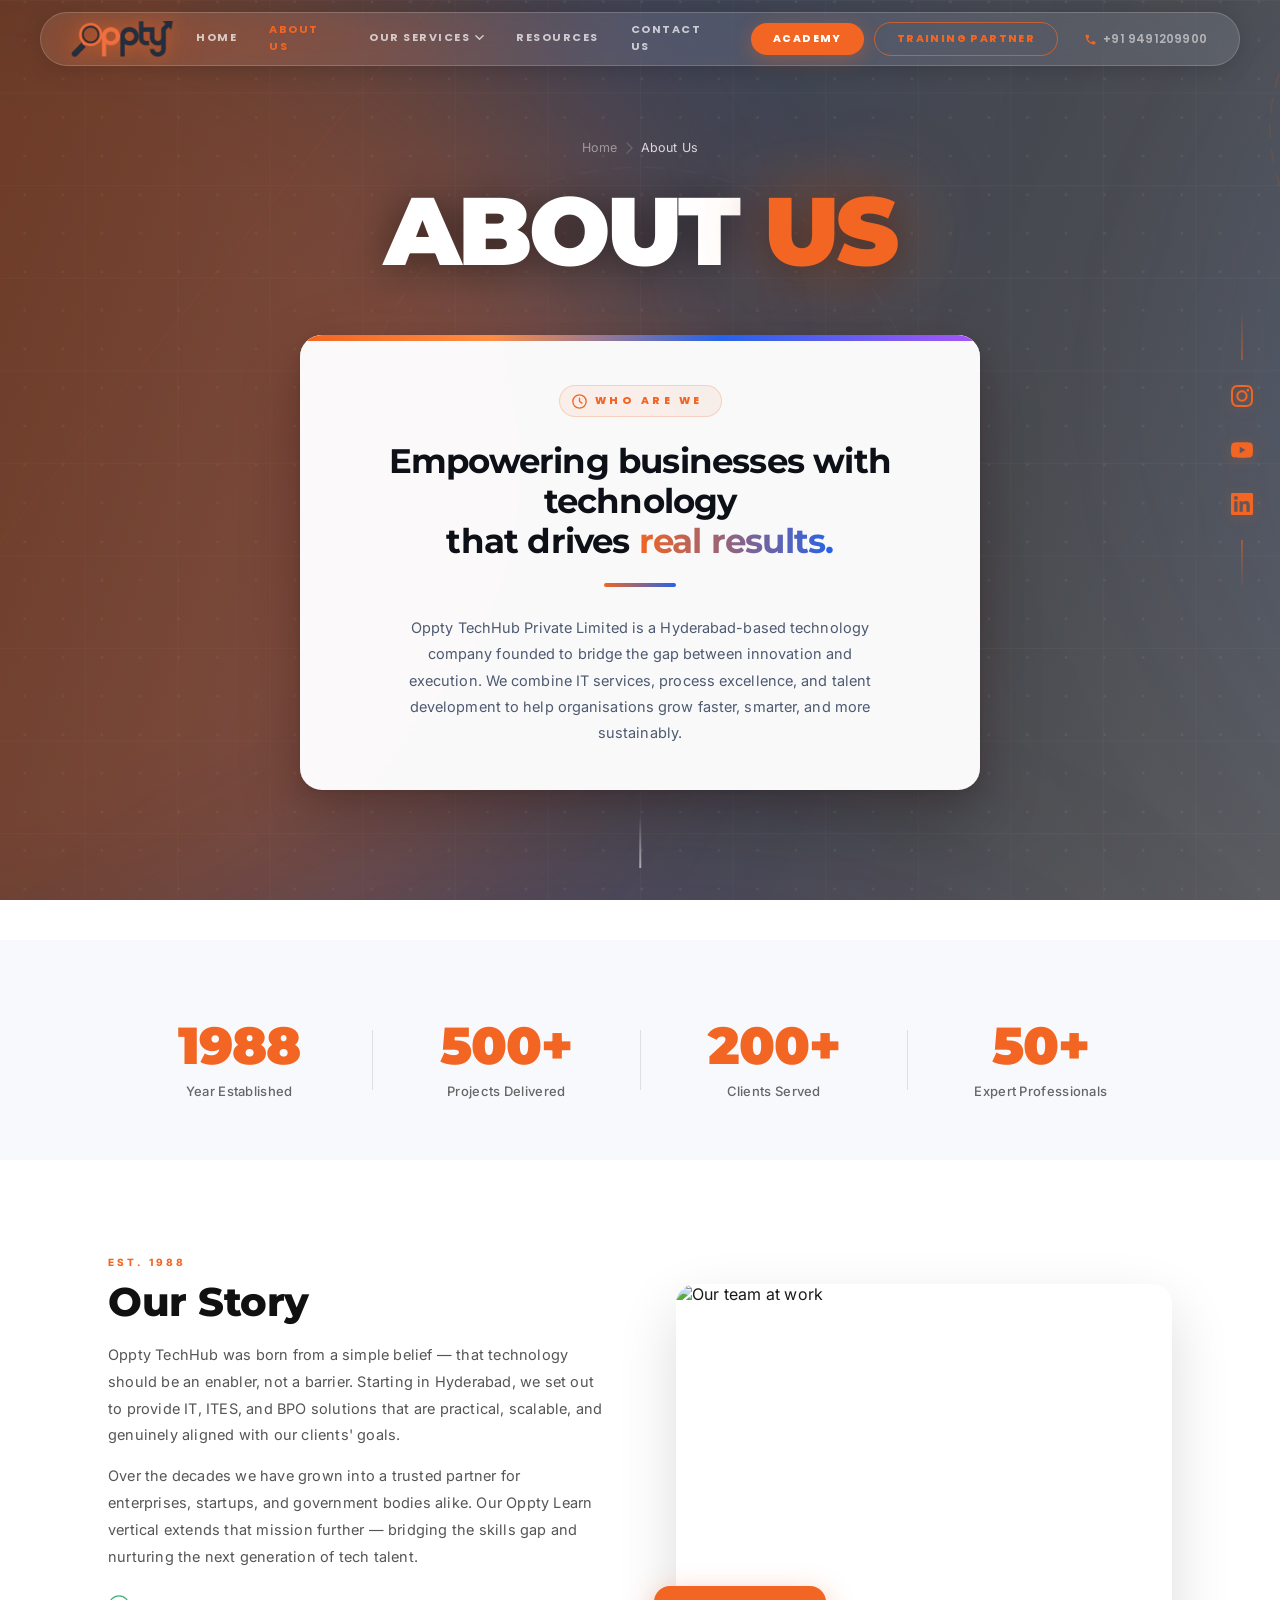
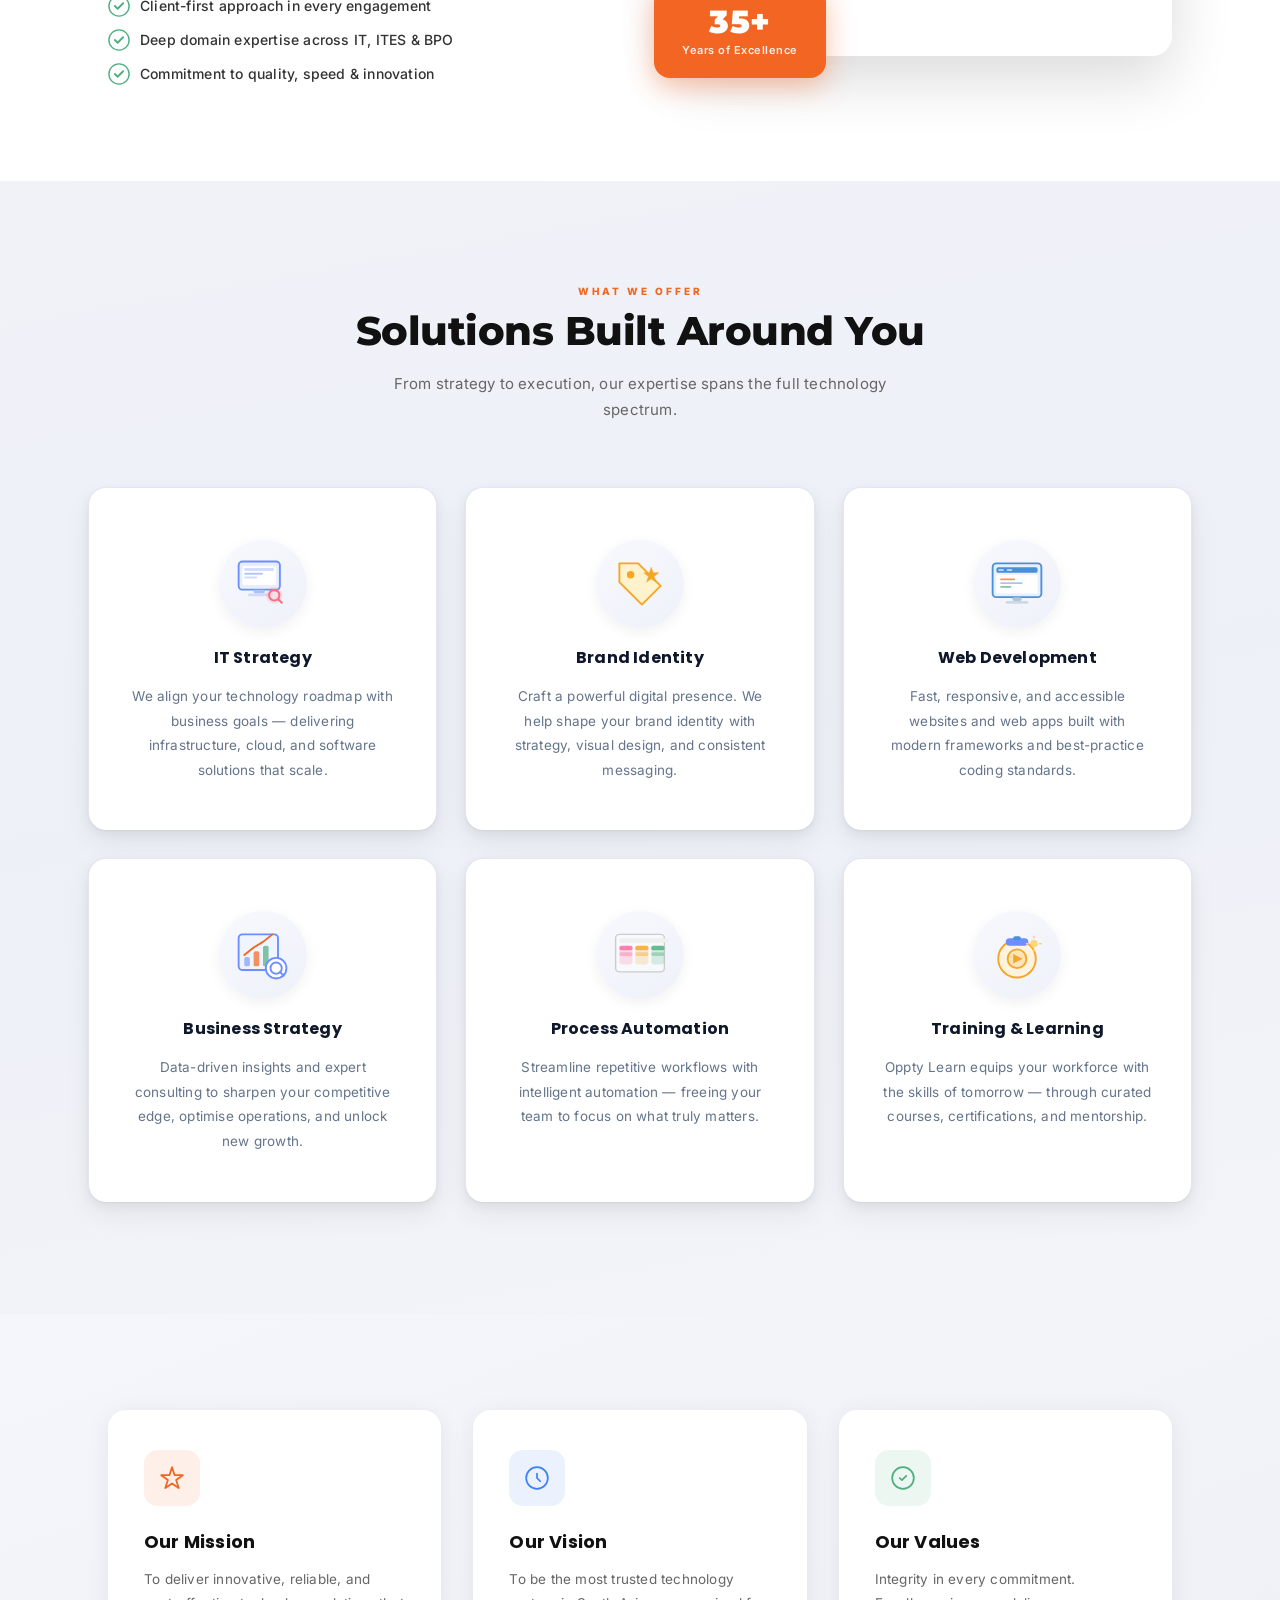
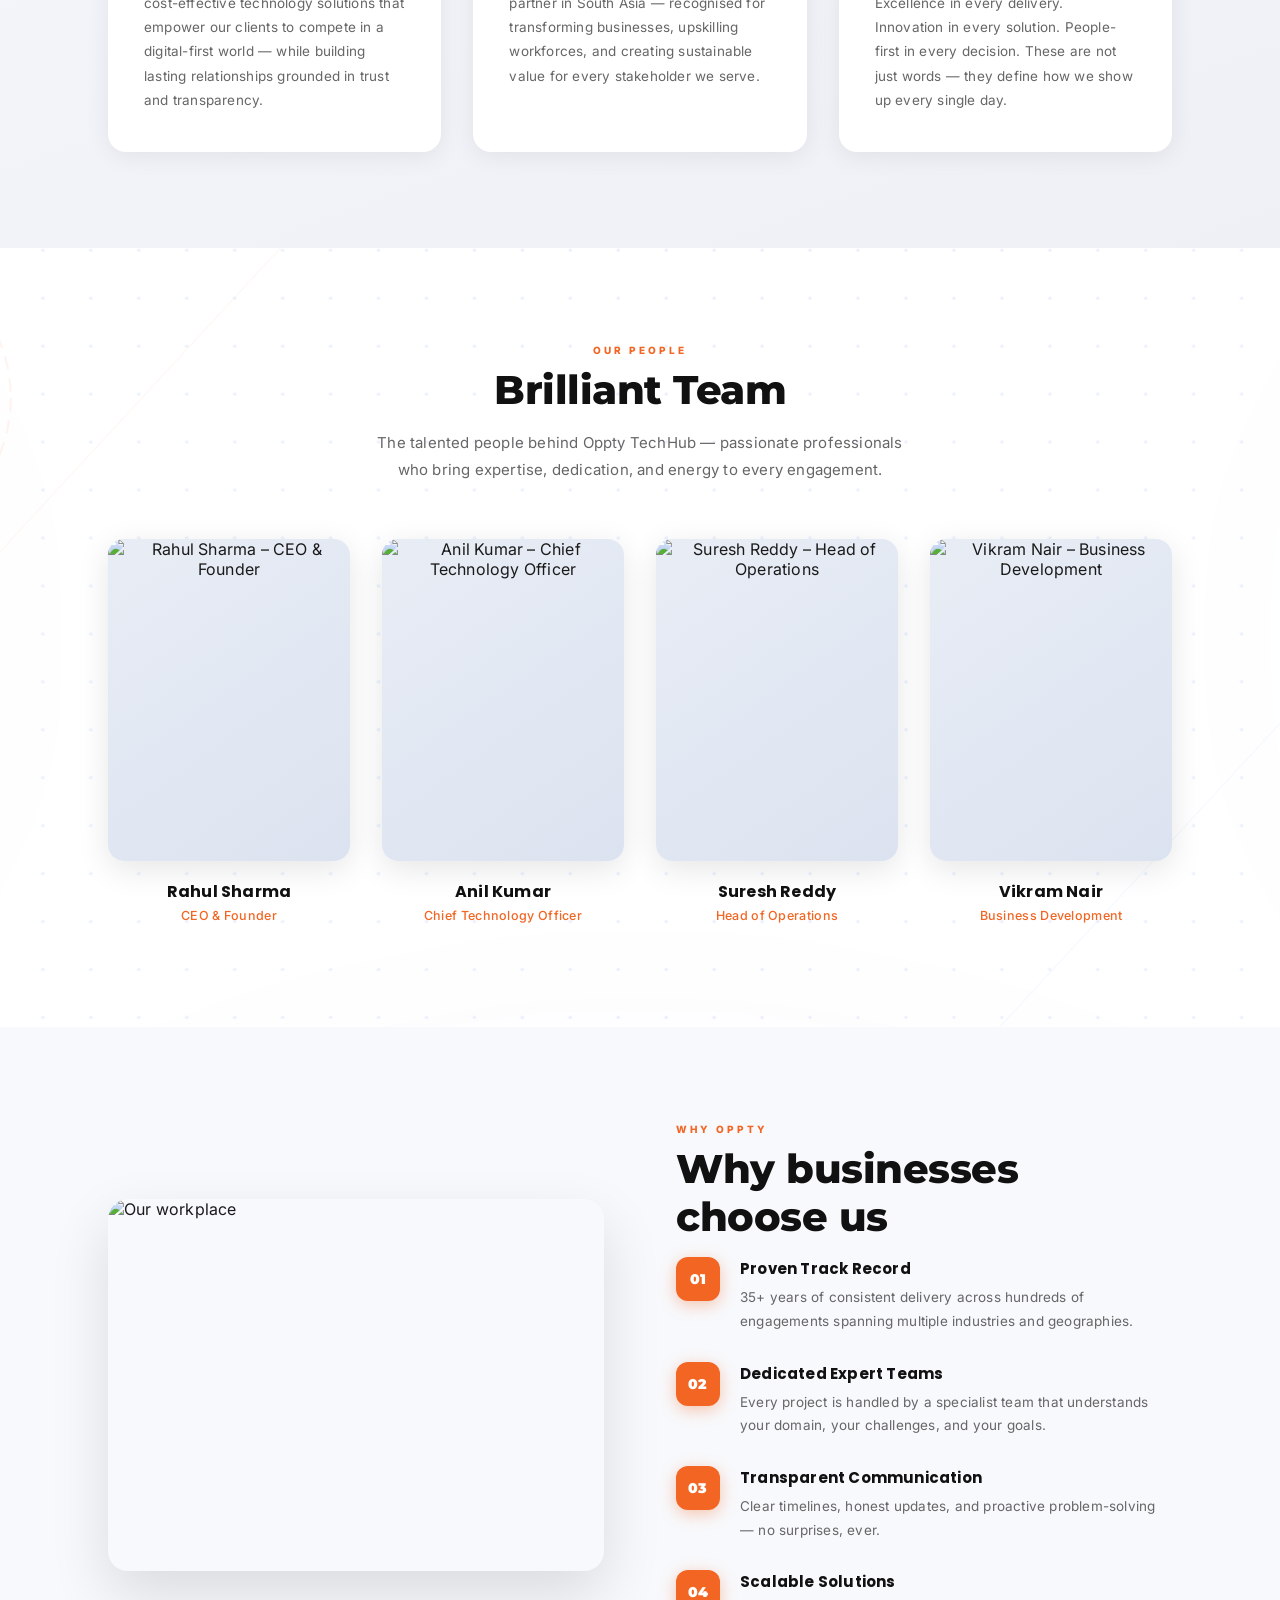
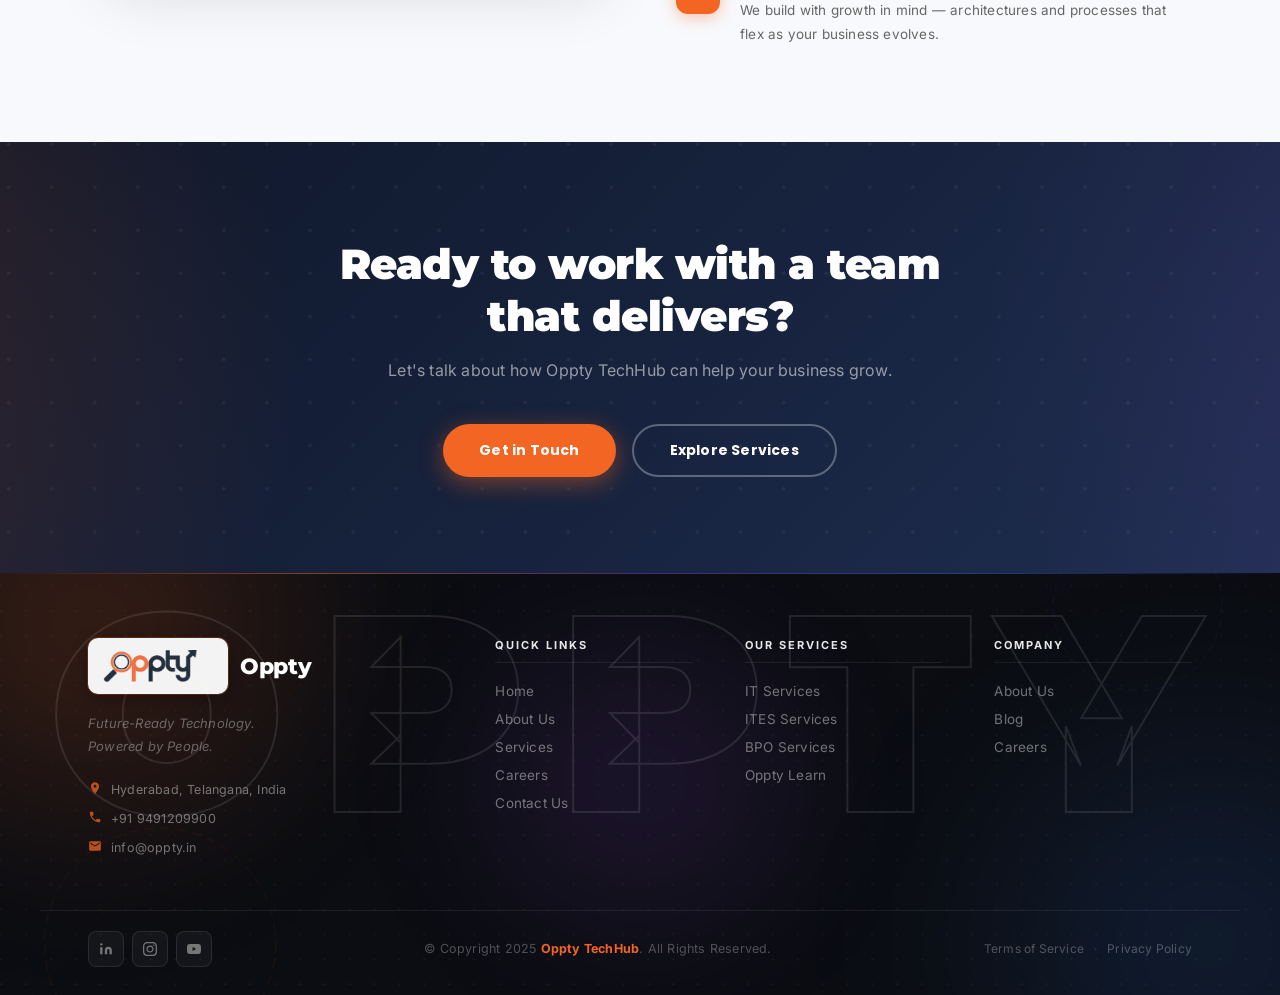
==== HTML/about.html @ ea1b6f14 "about and contact" ====
<!DOCTYPE html>
<html lang="en">
<head>
  <meta charset="UTF-8" />
  <meta name="viewport" content="width=device-width, initial-scale=1.0" />
  <title>About Us – Oppty TechHub</title>
  <link rel="preconnect" href="https://fonts.googleapis.com" />
  <link rel="preconnect" href="https://fonts.gstatic.com" crossorigin />
  <link href="https://fonts.googleapis.com/css2?family=Inter:wght@300;400;500;600;700&family=Montserrat:wght@700;800;900&family=Poppins:wght@400;500;600;700;800&display=swap" rel="stylesheet" />
  <link rel="stylesheet" href="../CSS/index.css" />
  <link rel="stylesheet" href="../CSS/about.css" />
</head>
<body>

  <!-- ── FLOATING SOCIAL BAR ── -->
  <div class="social-bar">
    <a href="https://www.instagram.com/opptytech?igsh=YTExdTBsc3Y4ejU2" target="_blank" rel="noopener" aria-label="Instagram" class="social-bar__link">
      <svg viewBox="0 0 24 24" fill="currentColor"><path d="M12 2.163c3.204 0 3.584.012 4.85.07 3.252.148 4.771 1.691 4.919 4.919.058 1.265.069 1.645.069 4.849 0 3.205-.012 3.584-.069 4.849-.149 3.225-1.664 4.771-4.919 4.919-1.266.058-1.644.07-4.85.07-3.204 0-3.584-.012-4.849-.07-3.26-.149-4.771-1.699-4.919-4.92-.058-1.265-.07-1.644-.07-4.849 0-3.204.013-3.583.07-4.849.149-3.227 1.664-4.771 4.919-4.919 1.266-.057 1.645-.069 4.849-.069zm0-2.163c-3.259 0-3.667.014-4.947.072-4.358.2-6.78 2.618-6.98 6.98-.059 1.281-.073 1.689-.073 4.948 0 3.259.014 3.668.072 4.948.2 4.358 2.618 6.78 6.98 6.98 1.281.058 1.689.072 4.948.072 3.259 0 3.668-.014 4.948-.072 4.354-.2 6.782-2.618 6.979-6.98.059-1.28.073-1.689.073-4.948 0-3.259-.014-3.667-.072-4.947-.196-4.354-2.617-6.78-6.979-6.98-1.281-.059-1.69-.073-4.949-.073zm0 5.838c-3.403 0-6.162 2.759-6.162 6.162s2.759 6.163 6.162 6.163 6.162-2.759 6.162-6.163c0-3.403-2.759-6.162-6.162-6.162zm0 10.162c-2.209 0-4-1.79-4-4 0-2.209 1.791-4 4-4s4 1.791 4 4c0 2.21-1.791 4-4 4zm6.406-11.845c-.796 0-1.441.645-1.441 1.44s.645 1.44 1.441 1.44c.795 0 1.439-.645 1.439-1.44s-.644-1.44-1.439-1.44z"/></svg>
    </a>
    <a href="https://youtube.com/@mroppty?si=NbpyNIM-vkHyeLYM" target="_blank" rel="noopener" aria-label="YouTube" class="social-bar__link">
      <svg viewBox="0 0 24 24" fill="currentColor"><path d="M23.498 6.186a3.016 3.016 0 0 0-2.122-2.136C19.505 3.545 12 3.545 12 3.545s-7.505 0-9.377.505A3.017 3.017 0 0 0 .502 6.186C0 8.07 0 12 0 12s0 3.93.502 5.814a3.016 3.016 0 0 0 2.122 2.136c1.871.505 9.376.505 9.376.505s7.505 0 9.377-.505a3.015 3.015 0 0 0 2.122-2.136C24 15.93 24 12 24 12s0-3.93-.502-5.814zM9.545 15.568V8.432L15.818 12l-6.273 3.568z"/></svg>
    </a>
    <a href="https://www.linkedin.com/company/opptytech/" target="_blank" rel="noopener" aria-label="LinkedIn" class="social-bar__link">
      <svg viewBox="0 0 24 24" fill="currentColor"><path d="M20.447 20.452h-3.554v-5.569c0-1.328-.027-3.037-1.852-3.037-1.853 0-2.136 1.445-2.136 2.939v5.667H9.351V9h3.414v1.561h.046c.477-.9 1.637-1.85 3.37-1.85 3.601 0 4.267 2.37 4.267 5.455v6.286zM5.337 7.433a2.062 2.062 0 0 1-2.063-2.065 2.064 2.064 0 1 1 2.063 2.065zm1.782 13.019H3.555V9h3.564v11.452zM22.225 0H1.771C.792 0 0 .774 0 1.729v20.542C0 23.227.792 24 1.771 24h20.451C23.2 24 24 23.227 24 22.271V1.729C24 .774 23.2 0 22.222 0h.003z"/></svg>
    </a>
  </div>

  <!-- ── NAVBAR (same as index) ── -->
  <header id="navbar">
    <div class="nav-inner">
      <a href="../index.html" class="logo">
        <img class="logo-img" src="../ASSETS/images/oppty.png" alt="Oppty Logo" />
      </a>
      <nav>
        <a href="../index.html">Home</a>
        <a href="../HTML/about.html" class="nav-active">About Us</a>
        <div class="nav-dropdown">
          <a href="#" class="nav-dropdown__toggle" onclick="toggleNavDropdown(this); return false;">Our Services
            <svg class="nav-dropdown__arrow" viewBox="0 0 10 6" fill="none"><path d="M1 1l4 4 4-4" stroke="currentColor" stroke-width="1.6" stroke-linecap="round" stroke-linejoin="round"/></svg>
          </a>
          <ul class="nav-dropdown__menu">
            <li><a href="it-services.html"><span class="dd-icon dd-icon--blue"><svg viewBox="0 0 24 24" fill="none"><rect x="2" y="3" width="20" height="14" rx="2" stroke="currentColor" stroke-width="1.6"/><path d="M8 21h8M12 17v4" stroke="currentColor" stroke-width="1.6" stroke-linecap="round"/></svg></span><span class="dd-label">IT Services</span></a></li>
            <li><a href="ites-services.html"><span class="dd-icon dd-icon--orange"><svg viewBox="0 0 24 24" fill="none"><circle cx="12" cy="12" r="3" stroke="currentColor" stroke-width="1.6"/><path d="M6.3 6.3a8 8 0 0 0 0 11.4M17.7 6.3a8 8 0 0 1 0 11.4" stroke="currentColor" stroke-width="1.6" stroke-linecap="round"/></svg></span><span class="dd-label">ITES Services</span></a></li>
            <li><a href="bpo-services.html"><span class="dd-icon dd-icon--green"><svg viewBox="0 0 24 24" fill="none"><path d="M17 21v-2a4 4 0 0 0-4-4H5a4 4 0 0 0-4 4v2" stroke="currentColor" stroke-width="1.6" stroke-linecap="round"/><circle cx="9" cy="7" r="4" stroke="currentColor" stroke-width="1.6"/></svg></span><span class="dd-label">BPO Services</span></a></li>
            <li><a href="oppty-learn.html"><span class="dd-icon dd-icon--purple"><svg viewBox="0 0 24 24" fill="none"><path d="M12 3L2 8l10 5 10-5-10-5z" stroke="currentColor" stroke-width="1.6" stroke-linejoin="round"/><path d="M2 17l10 5 10-5M2 12l10 5 10-5" stroke="currentColor" stroke-width="1.6" stroke-linecap="round" stroke-linejoin="round"/></svg></span><span class="dd-label">Oppty Learn</span></a></li>
          </ul>
        </div>
        <a href="#">Resources</a>
        <a href="contact.html">Contact Us</a>
      </nav>
      <div class="nav-actions">
        <a href="#" class="btn btn-academy">Academy</a>
        <a href="#" class="btn btn-training">Training Partner</a>
        <a href="tel:+919491209900" class="phone-link">
          <svg viewBox="0 0 24 24" fill="currentColor"><path d="M6.6 10.8c1.4 2.8 3.8 5.1 6.6 6.6l2.2-2.2c.27-.27.67-.36 1.02-.24 1.12.37 2.33.57 3.58.57.55 0 1 .45 1 1V20c0 .55-.45 1-1 1-9.39 0-17-7.61-17-17 0-.55.45-1 1-1H8c.55 0 1 .45 1 1 0 1.25.2 2.45.57 3.57-.11.34-.03.74-.24 1.01L6.6 10.8z"/></svg>
          +91 9491209900
        </a>
      </div>
      <button class="hamburger" aria-label="Toggle menu" onclick="toggleMenu()">
        <span></span><span></span><span></span>
      </button>
    </div>
    <div class="mobile-nav" id="mobileNav">
      <a href="../index.html">Home</a>
      <a href="about.html">About Us</a>
      <div class="mobile-dropdown">
        <button class="mobile-dropdown__toggle" onclick="toggleMobileDropdown(this)" aria-expanded="false">Our Services
          <svg class="mobile-dropdown__arrow" viewBox="0 0 10 6" fill="none"><path d="M1 1l4 4 4-4" stroke="currentColor" stroke-width="1.6" stroke-linecap="round" stroke-linejoin="round"/></svg>
        </button>
        <ul class="mobile-dropdown__menu">
          <li><a href="it-services.html">IT Services</a></li>
          <li><a href="ites-services.html">ITES Services</a></li>
          <li><a href="bpo-services.html">BPO Services</a></li>
          <li><a href="oppty-learn.html">Oppty Learn</a></li>
        </ul>
      </div>
      <a href="#">Contact Us</a>
      <a href="#">Careers</a>
      <div class="mobile-btns">
        <a href="#" class="btn btn-academy">Academy</a>
        <a href="#" class="btn btn-training">Training Partner</a>
      </div>
    </div>
  </header>

  <!-- ═══════════════════════════════════
       HERO BANNER — full-viewport cinematic
  ════════════════════════════════════ -->
  <section class="ab-hero" id="ab-hero">

    <!-- Slow Ken Burns background image -->
    <div class="ab-hero__img-layer" aria-hidden="true"></div>

    <!-- Dark colour gradient overlay -->
    <div class="ab-hero__overlay" aria-hidden="true"></div>

    <!-- SVG mesh: dot grid + animated orbs + rings -->
    <div class="ab-hero__mesh" aria-hidden="true">
      <svg viewBox="0 0 1440 700" preserveAspectRatio="xMidYMid slice" xmlns="http://www.w3.org/2000/svg">
        <defs>
          <radialGradient id="abh-og" cx="15%" cy="55%" r="55%">
            <stop offset="0%" stop-color="#f26522" stop-opacity="0.36"/>
            <stthis op offset="100%" stop-color="#f26522" stop-opacity="0"/>
          </radialGradient>
          <radialGradient id="abh-bg" cx="85%" cy="45%" r="55%">
            <stop offset="0%" stop-color="#2563eb" stop-opacity="0.28"/>
            <stop offset="100%" stop-color="#2563eb" stop-opacity="0"/>
          </radialGradient>
          <radialGradient id="abh-pg" cx="50%" cy="90%" r="50%">
            <stop offset="0%" stop-color="#a855f7" stop-opacity="0.18"/>
            <stop offset="100%" stop-color="#a855f7" stop-opacity="0"/>
          </radialGradient>
          <pattern id="abh-dot" x="0" y="0" width="30" height="30" patternUnits="userSpaceOnUse">
            <circle cx="1.4" cy="1.4" r="1.1" fill="rgba(255,255,255,0.07)"/>
          </pattern>
          <pattern id="abh-gr" x="0" y="0" width="72" height="72" patternUnits="userSpaceOnUse">
            <path d="M72 0L0 0 0 72" fill="none" stroke="rgba(255,255,255,0.04)" stroke-width="1"/>
          </pattern>
        </defs>
        <rect width="1440" height="700" fill="url(#abh-gr)"/>
        <rect width="1440" height="700" fill="url(#abh-dot)"/>
        <ellipse class="abh-orb abh-orb--1" cx="160"  cy="350" rx="560" ry="480" fill="url(#abh-og)"/>
        <ellipse class="abh-orb abh-orb--2" cx="1280" cy="350" rx="540" ry="460" fill="url(#abh-bg)"/>
        <ellipse class="abh-orb abh-orb--3" cx="720"  cy="680" rx="520" ry="300" fill="url(#abh-pg)"/>
        <circle class="abh-ring"          cx="1340" cy="100" r="130" fill="none" stroke="rgba(242,101,34,0.16)" stroke-width="1.2" stroke-dasharray="12 8"/>
        <circle class="abh-ring abh-ring--rev" cx="100" cy="590" r="100" fill="none" stroke="rgba(59,130,246,0.14)" stroke-width="1" stroke-dasharray="9 6"/>
        <circle class="abh-ring"          cx="720"  cy="350" r="220" fill="none" stroke="rgba(255,255,255,0.04)" stroke-width="1" stroke-dasharray="16 10"/>
        <line x1="0"    y1="700" x2="560"  y2="0" stroke="rgba(242,101,34,0.06)" stroke-width="1"/>
        <line x1="880"  y1="700" x2="1440" y2="0" stroke="rgba(59,130,246,0.05)" stroke-width="1"/>
      </svg>
    </div>

    <!-- Hero content -->
    <div class="ab-hero__content">

      <!-- Breadcrumb -->
      <div class="ab-hero__bread">
        <a href="../index.html">Home</a>
        <svg viewBox="0 0 8 14" fill="none"><path d="M1 1l6 6-6 6" stroke="currentColor" stroke-width="1.5" stroke-linecap="round" stroke-linejoin="round"/></svg>
        <span>About Us</span>
      </div>

      <!-- Page title -->
      <h1 class="ab-hero__title">
        About <span class="ab-hero__title-accent">Us</span>
      </h1>

      <!-- Info card -->
      <div class="ab-hero__card">

        <!-- Gradient top bar -->
        <div class="ab-hero__card-bar"></div>

        <!-- WHO ARE YOU label -->
        <p class="ab-hero__card-label">
          <svg viewBox="0 0 18 18" fill="none"><path d="M9 1a8 8 0 1 0 0 16A8 8 0 0 0 9 1zM9 5v4l3 2" stroke="#f26522" stroke-width="1.6" stroke-linecap="round"/></svg>
          WHO ARE WE
        </p>

        <!-- Main heading -->
        <h2 class="ab-hero__card-heading">
          Empowering businesses with technology<br/>
          that drives <em>real results.</em>
        </h2>

        <!-- Decorative divider -->
        <div class="ab-hero__card-divider"></div>

        <!-- Body -->
        <p class="ab-hero__card-body">
          Oppty TechHub Private Limited is a Hyderabad-based technology company founded to bridge the gap between innovation and execution. We combine IT services, process excellence, and talent development to help organisations grow faster, smarter, and more sustainably.
        </p>

      </div><!-- /card -->
    </div><!-- /content -->

    <!-- Scroll hint -->
    <div class="ab-hero__scroll" aria-hidden="true">
      <div class="ab-hero__scroll-line"></div>
    </div>

  </section>

  <!-- ═══════════════════════════════════
       STATS STRIP
  ════════════════════════════════════ -->
  <section class="ab-stats">
    <div class="ab-stats__inner">
      <div class="ab-stat">
        <span class="ab-stat__num" data-count="1988">1988</span>
        <span class="ab-stat__label">Year Established</span>
      </div>
      <div class="ab-stat__divider"></div>
      <div class="ab-stat">
        <span class="ab-stat__num" data-count="500">500+</span>
        <span class="ab-stat__label">Projects Delivered</span>
      </div>
      <div class="ab-stat__divider"></div>
      <div class="ab-stat">
        <span class="ab-stat__num" data-count="200">200+</span>
        <span class="ab-stat__label">Clients Served</span>
      </div>
      <div class="ab-stat__divider"></div>
      <div class="ab-stat">
        <span class="ab-stat__num" data-count="50">50+</span>
        <span class="ab-stat__label">Expert Professionals</span>
      </div>
    </div>
  </section>

  <!-- ═══════════════════════════════════
       STORY SECTION
  ════════════════════════════════════ -->
  <section class="ab-story">
    <div class="ab-story__inner">
      <!-- Left text -->
      <div class="ab-story__text">
        <p class="ab-section-label">EST. 1988</p>
        <h2 class="ab-section-heading">Our Story</h2>
        <p class="ab-story__body">Oppty TechHub was born from a simple belief — that technology should be an enabler, not a barrier. Starting in Hyderabad, we set out to provide IT, ITES, and BPO solutions that are practical, scalable, and genuinely aligned with our clients' goals.</p>
        <p class="ab-story__body">Over the decades we have grown into a trusted partner for enterprises, startups, and government bodies alike. Our Oppty Learn vertical extends that mission further — bridging the skills gap and nurturing the next generation of tech talent.</p>
        <ul class="ab-story__checks">
          <li>
            <svg viewBox="0 0 24 24" fill="none"><circle cx="12" cy="12" r="11" stroke="#4caf7d" stroke-width="1.5"/><path d="M7.5 12l3 3 6-6" stroke="#4caf7d" stroke-width="2" stroke-linecap="round" stroke-linejoin="round"/></svg>
            Client-first approach in every engagement
          </li>
          <li>
            <svg viewBox="0 0 24 24" fill="none"><circle cx="12" cy="12" r="11" stroke="#4caf7d" stroke-width="1.5"/><path d="M7.5 12l3 3 6-6" stroke="#4caf7d" stroke-width="2" stroke-linecap="round" stroke-linejoin="round"/></svg>
            Deep domain expertise across IT, ITES &amp; BPO
          </li>
          <li>
            <svg viewBox="0 0 24 24" fill="none"><circle cx="12" cy="12" r="11" stroke="#4caf7d" stroke-width="1.5"/><path d="M7.5 12l3 3 6-6" stroke="#4caf7d" stroke-width="2" stroke-linecap="round" stroke-linejoin="round"/></svg>
            Commitment to quality, speed &amp; innovation
          </li>
        </ul>
      </div>
      <!-- Right image -->
      <div class="ab-story__media">
        <div class="ab-story__img-wrap">
          <img src="https://images.unsplash.com/photo-1552664730-d307ca884978?auto=format&fit=crop&w=900&q=80" alt="Our team at work" loading="lazy"/>
          <div class="ab-story__badge">
            <strong>35+</strong>
            <span>Years of Excellence</span>
          </div>
        </div>
      </div>
    </div>
  </section>

  <!-- ═══════════════════════════════════
       WHAT WE OFFER — 6-CARD GRID
  ════════════════════════════════════ -->
  <section class="ab-offer">
    <div class="ab-offer__inner">

      <div class="ab-section-head">
        <p class="ab-section-label">WHAT WE OFFER</p>
        <h2 class="ab-section-heading" style="color:#111;">Solutions Built Around You</h2>
        <p class="ab-section-sub">From strategy to execution, our expertise spans the full technology spectrum.</p>
      </div>

      <div class="ab-offer__grid">

        <!-- Card 1: IT Strategy -->
        <div class="ab-offer__card">
          <div class="ab-offer__icon">
            <!-- Flat IT / monitor+search icon -->
            <svg width="64" height="64" viewBox="0 0 64 64" fill="none" xmlns="http://www.w3.org/2000/svg">
              <rect x="6" y="8" width="44" height="30" rx="4" fill="#e8eeff"/>
              <rect x="6" y="8" width="44" height="30" rx="4" stroke="#6c8eff" stroke-width="2"/>
              <rect x="10" y="13" width="36" height="20" rx="2" fill="#fff"/>
              <rect x="12" y="15" width="32" height="3" rx="1.5" fill="#6c8eff" opacity=".3"/>
              <rect x="12" y="20" width="20" height="2" rx="1" fill="#6c8eff" opacity=".5"/>
              <rect x="12" y="24" width="14" height="2" rx="1" fill="#6c8eff" opacity=".3"/>
              <rect x="22" y="38" width="12" height="4" rx="2" fill="#b0beff"/>
              <rect x="16" y="42" width="24" height="3" rx="1.5" fill="#d0d9ff"/>
              <!-- magnifier -->
              <circle cx="44" cy="44" r="9" fill="#ff6e7f" opacity=".15"/>
              <circle cx="44" cy="44" r="5.5" fill="none" stroke="#ff6e7f" stroke-width="2.2"/>
              <line x1="48.5" y1="48.5" x2="52" y2="52" stroke="#ff6e7f" stroke-width="2.2" stroke-linecap="round"/>
            </svg>
          </div>
          <h4>IT Strategy</h4>
          <p>We align your technology roadmap with business goals — delivering infrastructure, cloud, and software solutions that scale.</p>
        </div>

        <!-- Card 2: Brand & Identity -->
        <div class="ab-offer__card">
          <div class="ab-offer__icon">
            <!-- Flat tag+star icon -->
            <svg width="64" height="64" viewBox="0 0 64 64" fill="none" xmlns="http://www.w3.org/2000/svg">
              <path d="M10 10h20l24 24-20 20L10 30V10z" fill="#fff3cd"/>
              <path d="M10 10h20l24 24-20 20L10 30V10z" stroke="#f5a623" stroke-width="2" stroke-linejoin="round"/>
              <circle cx="22" cy="22" r="4" fill="#f5a623"/>
              <!-- star -->
              <path d="M44 14l2 6h6l-5 4 2 6-5-3.5L39 30l2-6-5-4h6z" fill="#f5a623" stroke="#f5a623" stroke-width=".5" stroke-linejoin="round"/>
            </svg>
          </div>
          <h4>Brand Identity</h4>
          <p>Craft a powerful digital presence. We help shape your brand identity with strategy, visual design, and consistent messaging.</p>
        </div>

        <!-- Card 3: Web Development -->
        <div class="ab-offer__card">
          <div class="ab-offer__icon">
            <!-- Flat monitor with colored bar -->
            <svg width="64" height="64" viewBox="0 0 64 64" fill="none" xmlns="http://www.w3.org/2000/svg">
              <rect x="6" y="10" width="52" height="36" rx="4" fill="#e8f0fe"/>
              <rect x="6" y="10" width="52" height="36" rx="4" stroke="#4a90d9" stroke-width="2"/>
              <rect x="10" y="14" width="44" height="6" rx="2" fill="#4a90d9"/>
              <rect x="12" y="16" width="6" height="2" rx="1" fill="#fff" opacity=".6"/>
              <rect x="21" y="16" width="6" height="2" rx="1" fill="#fff" opacity=".6"/>
              <rect x="10" y="22" width="44" height="20" rx="1" fill="#fff"/>
              <!-- code lines -->
              <rect x="14" y="26" width="16" height="2" rx="1" fill="#f26522" opacity=".7"/>
              <rect x="14" y="30" width="24" height="2" rx="1" fill="#4a90d9" opacity=".5"/>
              <rect x="14" y="34" width="12" height="2" rx="1" fill="#4caf7d" opacity=".7"/>
              <!-- stand -->
              <rect x="27" y="46" width="10" height="4" rx="2" fill="#b0c4de"/>
              <rect x="20" y="50" width="24" height="3" rx="1.5" fill="#cdd9ea"/>
            </svg>
          </div>
          <h4>Web Development</h4>
          <p>Fast, responsive, and accessible websites and web apps built with modern frameworks and best-practice coding standards.</p>
        </div>

        <!-- Card 4: Business Strategy -->
        <div class="ab-offer__card">
          <div class="ab-offer__icon">
            <!-- Chart + magnifier icon -->
            <svg width="64" height="64" viewBox="0 0 64 64" fill="none" xmlns="http://www.w3.org/2000/svg">
              <rect x="6" y="10" width="42" height="38" rx="4" fill="#f0f4ff"/>
              <rect x="6" y="10" width="42" height="38" rx="4" stroke="#6c8eff" stroke-width="2"/>
              <rect x="12" y="34" width="6" height="10" rx="2" fill="#6c8eff" opacity=".6"/>
              <rect x="22" y="28" width="6" height="16" rx="2" fill="#f26522" opacity=".7"/>
              <rect x="32" y="22" width="6" height="22" rx="2" fill="#4caf7d" opacity=".7"/>
              <path d="M12 32l10-8 10-6 10-8" stroke="#f26522" stroke-width="2" stroke-linecap="round" stroke-linejoin="round"/>
              <!-- magnifier overlay -->
              <circle cx="46" cy="46" r="11" fill="#fff" stroke="#6c8eff" stroke-width="2"/>
              <circle cx="46" cy="46" r="6" fill="none" stroke="#6c8eff" stroke-width="2"/>
              <line x1="50.2" y1="50.2" x2="54" y2="54" stroke="#6c8eff" stroke-width="2.2" stroke-linecap="round"/>
            </svg>
          </div>
          <h4>Business Strategy</h4>
          <p>Data-driven insights and expert consulting to sharpen your competitive edge, optimise operations, and unlock new growth.</p>
        </div>

        <!-- Card 5: Process Automation -->
        <div class="ab-offer__card">
          <div class="ab-offer__icon">
            <!-- Colorful card/kanban icon -->
            <svg width="64" height="64" viewBox="0 0 64 64" fill="none" xmlns="http://www.w3.org/2000/svg">
              <rect x="6" y="10" width="52" height="40" rx="4" fill="#f8f9fc"/>
              <rect x="6" y="10" width="52" height="40" rx="4" stroke="#ccc" stroke-width="1.5"/>
              <rect x="10" y="14" width="52" height="5" rx="2" fill="#f0f0f0"/>
              <rect x="10" y="22" width="14" height="20" rx="3" fill="#ff6b9d" opacity=".2"/>
              <rect x="10" y="22" width="14" height="5" rx="2" fill="#ff6b9d" opacity=".8"/>
              <rect x="10" y="29" width="14" height="4" rx="2" fill="#ff6b9d" opacity=".4"/>
              <rect x="27" y="22" width="14" height="20" rx="3" fill="#f5a623" opacity=".2"/>
              <rect x="27" y="22" width="14" height="5" rx="2" fill="#f5a623" opacity=".8"/>
              <rect x="27" y="29" width="14" height="4" rx="2" fill="#f5a623" opacity=".4"/>
              <rect x="44" y="22" width="14" height="20" rx="3" fill="#4caf7d" opacity=".2"/>
              <rect x="44" y="22" width="14" height="5" rx="2" fill="#4caf7d" opacity=".8"/>
              <rect x="44" y="29" width="14" height="4" rx="2" fill="#4caf7d" opacity=".4"/>
            </svg>
          </div>
          <h4>Process Automation</h4>
          <p>Streamline repetitive workflows with intelligent automation — freeing your team to focus on what truly matters.</p>
        </div>

        <!-- Card 6: Training & Learning -->
        <div class="ab-offer__card">
          <div class="ab-offer__icon">
            <!-- Camera / learning platform icon -->
            <svg width="64" height="64" viewBox="0 0 64 64" fill="none" xmlns="http://www.w3.org/2000/svg">
              <circle cx="32" cy="36" r="20" fill="#fff3e0"/>
              <circle cx="32" cy="36" r="20" stroke="#f5a623" stroke-width="2"/>
              <!-- gear teeth simplified -->
              <circle cx="32" cy="36" r="10" fill="#f5a623" opacity=".2"/>
              <circle cx="32" cy="36" r="10" stroke="#f5a623" stroke-width="2"/>
              <!-- play triangle -->
              <path d="M28 31l10 5-10 5V31z" fill="#f5a623"/>
              <!-- top accent cap -->
              <rect x="20" y="14" width="24" height="8" rx="4" fill="#6c8eff"/>
              <rect x="28" y="12" width="8" height="4" rx="2" fill="#4a90d9"/>
              <!-- sparkle -->
              <circle cx="50" cy="20" r="4" fill="#ffd166" opacity=".85"/>
              <line x1="50" y1="14" x2="50" y2="12" stroke="#ffd166" stroke-width="1.5" stroke-linecap="round"/>
              <line x1="50" y1="26" x2="50" y2="28" stroke="#ffd166" stroke-width="1.5" stroke-linecap="round"/>
              <line x1="44" y1="20" x2="42" y2="20" stroke="#ffd166" stroke-width="1.5" stroke-linecap="round"/>
              <line x1="56" y1="20" x2="58" y2="20" stroke="#ffd166" stroke-width="1.5" stroke-linecap="round"/>
            </svg>
          </div>
          <h4>Training &amp; Learning</h4>
          <p>Oppty Learn equips your workforce with the skills of tomorrow — through curated courses, certifications, and mentorship.</p>
        </div>

      </div>
    </div>
  </section>

  <!-- ═══════════════════════════════════
       MISSION / VISION / VALUES
  ════════════════════════════════════ -->
  <section class="ab-mvv">
    <div class="ab-mvv__inner">
      <div class="ab-mvv__card">
        <div class="ab-mvv__icon ab-mvv__icon--orange">
          <svg viewBox="0 0 24 24" fill="none"><path d="M12 2l2.4 7.4H22l-6.2 4.5 2.4 7.4L12 17l-6.2 4.3 2.4-7.4L2 9.4h7.6z" stroke="currentColor" stroke-width="1.6" stroke-linejoin="round"/></svg>
        </div>
        <h3>Our Mission</h3>
        <p>To deliver innovative, reliable, and cost-effective technology solutions that empower our clients to compete in a digital-first world — while building lasting relationships grounded in trust and transparency.</p>
      </div>
      <div class="ab-mvv__card">
        <div class="ab-mvv__icon ab-mvv__icon--blue">
          <svg viewBox="0 0 24 24" fill="none"><circle cx="12" cy="12" r="10" stroke="currentColor" stroke-width="1.6"/><path d="M12 8v4l3 3" stroke="currentColor" stroke-width="1.6" stroke-linecap="round"/></svg>
        </div>
        <h3>Our Vision</h3>
        <p>To be the most trusted technology partner in South Asia — recognised for transforming businesses, upskilling workforces, and creating sustainable value for every stakeholder we serve.</p>
      </div>
      <div class="ab-mvv__card">
        <div class="ab-mvv__icon ab-mvv__icon--green">
          <svg viewBox="0 0 24 24" fill="none"><path d="M9 12l2 2 4-4" stroke="currentColor" stroke-width="1.6" stroke-linecap="round" stroke-linejoin="round"/><path d="M12 2C6.48 2 2 6.48 2 12s4.48 10 10 10 10-4.48 10-10S17.52 2 12 2z" stroke="currentColor" stroke-width="1.6"/></svg>
        </div>
        <h3>Our Values</h3>
        <p>Integrity in every commitment. Excellence in every delivery. Innovation in every solution. People-first in every decision. These are not just words — they define how we show up every single day.</p>
      </div>
    </div>
  </section>

  <!-- ═══════════════════════════════════
       BRILLIANT TEAM
  ════════════════════════════════════ -->
  <section class="ab-team">

    <!-- Animated SVG background -->
    <div class="ab-team__bg" aria-hidden="true">
      <svg class="ab-team__bg-svg" viewBox="0 0 1440 520" preserveAspectRatio="xMidYMid slice" xmlns="http://www.w3.org/2000/svg">
        <defs>
          <radialGradient id="tm-g1" cx="15%" cy="50%" r="55%">
            <stop offset="0%" stop-color="#f26522" stop-opacity="0.10"/>
            <stop offset="100%" stop-color="#f26522" stop-opacity="0"/>
          </radialGradient>
          <radialGradient id="tm-g2" cx="85%" cy="50%" r="55%">
            <stop offset="0%" stop-color="#3b82f6" stop-opacity="0.10"/>
            <stop offset="100%" stop-color="#3b82f6" stop-opacity="0"/>
          </radialGradient>
          <radialGradient id="tm-g3" cx="50%" cy="100%" r="55%">
            <stop offset="0%" stop-color="#a855f7" stop-opacity="0.07"/>
            <stop offset="100%" stop-color="#a855f7" stop-opacity="0"/>
          </radialGradient>
          <pattern id="tm-dots" x="0" y="0" width="32" height="32" patternUnits="userSpaceOnUse">
            <circle cx="1.5" cy="1.5" r="1.2" fill="rgba(59,130,246,0.10)"/>
          </pattern>
        </defs>
        <rect width="1440" height="520" fill="url(#tm-dots)"/>
        <ellipse class="tm-orb tm-orb--1" cx="120" cy="260" rx="420" ry="380" fill="url(#tm-g1)"/>
        <ellipse class="tm-orb tm-orb--2" cx="1320" cy="260" rx="420" ry="380" fill="url(#tm-g2)"/>
        <ellipse class="tm-orb tm-orb--3" cx="720" cy="520" rx="520" ry="300" fill="url(#tm-g3)"/>
        <circle class="tm-ring tm-ring--a" cx="200" cy="100" r="100"
          fill="none" stroke="rgba(242,101,34,0.10)" stroke-width="1" stroke-dasharray="9 6"/>
        <circle class="tm-ring tm-ring--b" cx="1240" cy="420" r="80"
          fill="none" stroke="rgba(59,130,246,0.10)" stroke-width="1" stroke-dasharray="7 5"/>
        <line x1="0" y1="520" x2="480" y2="0" stroke="rgba(242,101,34,0.04)" stroke-width="1"/>
        <line x1="960" y1="520" x2="1440" y2="0" stroke="rgba(59,130,246,0.04)" stroke-width="1"/>
      </svg>
    </div>

    <div class="ab-team__inner">

      <!-- Section header -->
      <div class="ab-section-head">
        <p class="ab-section-label">OUR PEOPLE</p>
        <h2 class="ab-section-heading" style="color:#111;">Brilliant Team</h2>
        <p class="ab-section-sub">The talented people behind Oppty TechHub — passionate professionals who bring expertise, dedication, and energy to every engagement.</p>
      </div>

      <!-- Team grid -->
      <div class="ab-team__grid">

        <!-- Member 1 -->
        <div class="ab-team__card">
          <div class="ab-team__photo-wrap">
            <img src="https://images.unsplash.com/photo-1507003211169-0a1dd7228f2d?auto=format&fit=crop&w=400&q=80" alt="Rahul Sharma – CEO & Founder" loading="lazy"/>
            <div class="ab-team__overlay">
              <div class="ab-team__socials">
                <a href="#" aria-label="LinkedIn" class="ab-team__soc ab-team__soc--li">
                  <svg viewBox="0 0 24 24" fill="currentColor"><path d="M16 8a6 6 0 0 1 6 6v7h-4v-7a2 2 0 0 0-2-2 2 2 0 0 0-2 2v7h-4v-7a6 6 0 0 1 6-6zM2 9h4v12H2z"/><circle cx="4" cy="4" r="2"/></svg>
                </a>
                <a href="#" aria-label="Twitter / X" class="ab-team__soc ab-team__soc--tw">
                  <svg viewBox="0 0 24 24" fill="currentColor"><path d="M18.244 2.25h3.308l-7.227 8.26 8.502 11.24H16.17l-4.714-6.231-5.401 6.231H2.744l7.737-8.835L2.25 2.25h6.961l4.261 5.636 4.772-5.636zm-1.161 17.52h1.833L7.084 4.126H5.117z"/></svg>
                </a>
                <a href="#" aria-label="Instagram" class="ab-team__soc ab-team__soc--ig">
                  <svg viewBox="0 0 24 24" fill="currentColor"><path d="M12 2.163c3.204 0 3.584.012 4.85.07 3.252.148 4.771 1.691 4.919 4.919.058 1.265.069 1.645.069 4.849 0 3.205-.012 3.584-.069 4.849-.149 3.225-1.664 4.771-4.919 4.919-1.266.058-1.644.07-4.85.07-3.204 0-3.584-.012-4.849-.07-3.26-.149-4.771-1.699-4.919-4.92-.058-1.265-.07-1.644-.07-4.849 0-3.204.013-3.583.07-4.849.149-3.227 1.664-4.771 4.919-4.919 1.266-.057 1.645-.069 4.849-.069zm0-2.163c-3.259 0-3.667.014-4.947.072-4.358.2-6.78 2.618-6.98 6.98-.059 1.281-.073 1.689-.073 4.948 0 3.259.014 3.668.072 4.948.2 4.358 2.618 6.78 6.98 6.98 1.281.058 1.689.072 4.948.072 3.259 0 3.668-.014 4.948-.072 4.354-.2 6.782-2.618 6.979-6.98.059-1.28.073-1.689.073-4.948 0-3.259-.014-3.667-.072-4.947-.196-4.354-2.617-6.78-6.979-6.98-1.281-.059-1.69-.073-4.949-.073zm0 5.838c-3.403 0-6.162 2.759-6.162 6.162s2.759 6.163 6.162 6.163 6.162-2.759 6.162-6.163c0-3.403-2.759-6.162-6.162-6.162zm0 10.162c-2.209 0-4-1.79-4-4 0-2.209 1.791-4 4-4s4 1.791 4 4c0 2.21-1.791 4-4 4zm6.406-11.845c-.796 0-1.441.645-1.441 1.44s.645 1.44 1.441 1.44c.795 0 1.439-.645 1.439-1.44s-.644-1.44-1.439-1.44z"/></svg>
                </a>
              </div>
            </div>
          </div>
          <div class="ab-team__info">
            <h4 class="ab-team__name">Rahul Sharma</h4>
            <span class="ab-team__role">CEO &amp; Founder</span>
          </div>
        </div>

        <!-- Member 2 -->
        <div class="ab-team__card">
          <div class="ab-team__photo-wrap">
            <img src="https://images.unsplash.com/photo-1560250097-0b93528c311a?auto=format&fit=crop&w=400&q=80" alt="Anil Kumar – Chief Technology Officer" loading="lazy"/>
            <div class="ab-team__overlay">
              <div class="ab-team__socials">
                <a href="#" aria-label="LinkedIn" class="ab-team__soc ab-team__soc--li"><svg viewBox="0 0 24 24" fill="currentColor"><path d="M16 8a6 6 0 0 1 6 6v7h-4v-7a2 2 0 0 0-2-2 2 2 0 0 0-2 2v7h-4v-7a6 6 0 0 1 6-6zM2 9h4v12H2z"/><circle cx="4" cy="4" r="2"/></svg></a>
                <a href="#" aria-label="Twitter / X" class="ab-team__soc ab-team__soc--tw"><svg viewBox="0 0 24 24" fill="currentColor"><path d="M18.244 2.25h3.308l-7.227 8.26 8.502 11.24H16.17l-4.714-6.231-5.401 6.231H2.744l7.737-8.835L2.25 2.25h6.961l4.261 5.636 4.772-5.636zm-1.161 17.52h1.833L7.084 4.126H5.117z"/></svg></a>
                <a href="#" aria-label="Instagram" class="ab-team__soc ab-team__soc--ig"><svg viewBox="0 0 24 24" fill="currentColor"><path d="M12 2.163c3.204 0 3.584.012 4.85.07 3.252.148 4.771 1.691 4.919 4.919.058 1.265.069 1.645.069 4.849 0 3.205-.012 3.584-.069 4.849-.149 3.225-1.664 4.771-4.919 4.919-1.266.058-1.644.07-4.85.07-3.204 0-3.584-.012-4.849-.07-3.26-.149-4.771-1.699-4.919-4.92-.058-1.265-.07-1.644-.07-4.849 0-3.204.013-3.583.07-4.849.149-3.227 1.664-4.771 4.919-4.919 1.266-.057 1.645-.069 4.849-.069zm0-2.163c-3.259 0-3.667.014-4.947.072-4.358.2-6.78 2.618-6.98 6.98-.059 1.281-.073 1.689-.073 4.948 0 3.259.014 3.668.072 4.948.2 4.358 2.618 6.78 6.98 6.98 1.281.058 1.689.072 4.948.072 3.259 0 3.668-.014 4.948-.072 4.354-.2 6.782-2.618 6.979-6.98.059-1.28.073-1.689.073-4.948 0-3.259-.014-3.667-.072-4.947-.196-4.354-2.617-6.78-6.979-6.98-1.281-.059-1.69-.073-4.949-.073zm0 5.838c-3.403 0-6.162 2.759-6.162 6.162s2.759 6.163 6.162 6.163 6.162-2.759 6.162-6.163c0-3.403-2.759-6.162-6.162-6.162zm0 10.162c-2.209 0-4-1.79-4-4 0-2.209 1.791-4 4-4s4 1.791 4 4c0 2.21-1.791 4-4 4zm6.406-11.845c-.796 0-1.441.645-1.441 1.44s.645 1.44 1.441 1.44c.795 0 1.439-.645 1.439-1.44s-.644-1.44-1.439-1.44z"/></svg></a>
              </div>
            </div>
          </div>
          <div class="ab-team__info">
            <h4 class="ab-team__name">Anil Kumar</h4>
            <span class="ab-team__role">Chief Technology Officer</span>
          </div>
        </div>

        <!-- Member 3 -->
        <div class="ab-team__card">
          <div class="ab-team__photo-wrap">
            <img src="https://images.unsplash.com/photo-1472099645785-5658abf4ff4e?auto=format&fit=crop&w=400&q=80" alt="Suresh Reddy – Head of Operations" loading="lazy"/>
            <div class="ab-team__overlay">
              <div class="ab-team__socials">
                <a href="#" aria-label="LinkedIn" class="ab-team__soc ab-team__soc--li"><svg viewBox="0 0 24 24" fill="currentColor"><path d="M16 8a6 6 0 0 1 6 6v7h-4v-7a2 2 0 0 0-2-2 2 2 0 0 0-2 2v7h-4v-7a6 6 0 0 1 6-6zM2 9h4v12H2z"/><circle cx="4" cy="4" r="2"/></svg></a>
                <a href="#" aria-label="Twitter / X" class="ab-team__soc ab-team__soc--tw"><svg viewBox="0 0 24 24" fill="currentColor"><path d="M18.244 2.25h3.308l-7.227 8.26 8.502 11.24H16.17l-4.714-6.231-5.401 6.231H2.744l7.737-8.835L2.25 2.25h6.961l4.261 5.636 4.772-5.636zm-1.161 17.52h1.833L7.084 4.126H5.117z"/></svg></a>
                <a href="#" aria-label="Instagram" class="ab-team__soc ab-team__soc--ig"><svg viewBox="0 0 24 24" fill="currentColor"><path d="M12 2.163c3.204 0 3.584.012 4.85.07 3.252.148 4.771 1.691 4.919 4.919.058 1.265.069 1.645.069 4.849 0 3.205-.012 3.584-.069 4.849-.149 3.225-1.664 4.771-4.919 4.919-1.266.058-1.644.07-4.85.07-3.204 0-3.584-.012-4.849-.07-3.26-.149-4.771-1.699-4.919-4.92-.058-1.265-.07-1.644-.07-4.849 0-3.204.013-3.583.07-4.849.149-3.227 1.664-4.771 4.919-4.919 1.266-.057 1.645-.069 4.849-.069zm0-2.163c-3.259 0-3.667.014-4.947.072-4.358.2-6.78 2.618-6.98 6.98-.059 1.281-.073 1.689-.073 4.948 0 3.259.014 3.668.072 4.948.2 4.358 2.618 6.78 6.98 6.98 1.281.058 1.689.072 4.948.072 3.259 0 3.668-.014 4.948-.072 4.354-.2 6.782-2.618 6.979-6.98.059-1.28.073-1.689.073-4.948 0-3.259-.014-3.667-.072-4.947-.196-4.354-2.617-6.78-6.979-6.98-1.281-.059-1.69-.073-4.949-.073zm0 5.838c-3.403 0-6.162 2.759-6.162 6.162s2.759 6.163 6.162 6.163 6.162-2.759 6.162-6.163c0-3.403-2.759-6.162-6.162-6.162zm0 10.162c-2.209 0-4-1.79-4-4 0-2.209 1.791-4 4-4s4 1.791 4 4c0 2.21-1.791 4-4 4zm6.406-11.845c-.796 0-1.441.645-1.441 1.44s.645 1.44 1.441 1.44c.795 0 1.439-.645 1.439-1.44s-.644-1.44-1.439-1.44z"/></svg></a>
              </div>
            </div>
          </div>
          <div class="ab-team__info">
            <h4 class="ab-team__name">Suresh Reddy</h4>
            <span class="ab-team__role">Head of Operations</span>
          </div>
        </div>

        <!-- Member 4 -->
        <div class="ab-team__card">
          <div class="ab-team__photo-wrap">
            <img src="https://images.unsplash.com/photo-1500648767791-00dcc994a43e?auto=format&fit=crop&w=400&q=80" alt="Vikram Nair – Business Development" loading="lazy"/>
            <div class="ab-team__overlay">
              <div class="ab-team__socials">
                <a href="#" aria-label="LinkedIn" class="ab-team__soc ab-team__soc--li"><svg viewBox="0 0 24 24" fill="currentColor"><path d="M16 8a6 6 0 0 1 6 6v7h-4v-7a2 2 0 0 0-2-2 2 2 0 0 0-2 2v7h-4v-7a6 6 0 0 1 6-6zM2 9h4v12H2z"/><circle cx="4" cy="4" r="2"/></svg></a>
                <a href="#" aria-label="Twitter / X" class="ab-team__soc ab-team__soc--tw"><svg viewBox="0 0 24 24" fill="currentColor"><path d="M18.244 2.25h3.308l-7.227 8.26 8.502 11.24H16.17l-4.714-6.231-5.401 6.231H2.744l7.737-8.835L2.25 2.25h6.961l4.261 5.636 4.772-5.636zm-1.161 17.52h1.833L7.084 4.126H5.117z"/></svg></a>
                <a href="#" aria-label="Instagram" class="ab-team__soc ab-team__soc--ig"><svg viewBox="0 0 24 24" fill="currentColor"><path d="M12 2.163c3.204 0 3.584.012 4.85.07 3.252.148 4.771 1.691 4.919 4.919.058 1.265.069 1.645.069 4.849 0 3.205-.012 3.584-.069 4.849-.149 3.225-1.664 4.771-4.919 4.919-1.266.058-1.644.07-4.85.07-3.204 0-3.584-.012-4.849-.07-3.26-.149-4.771-1.699-4.919-4.92-.058-1.265-.07-1.644-.07-4.849 0-3.204.013-3.583.07-4.849.149-3.227 1.664-4.771 4.919-4.919 1.266-.057 1.645-.069 4.849-.069zm0-2.163c-3.259 0-3.667.014-4.947.072-4.358.2-6.78 2.618-6.98 6.98-.059 1.281-.073 1.689-.073 4.948 0 3.259.014 3.668.072 4.948.2 4.358 2.618 6.78 6.98 6.98 1.281.058 1.689.072 4.948.072 3.259 0 3.668-.014 4.948-.072 4.354-.2 6.782-2.618 6.979-6.98.059-1.28.073-1.689.073-4.948 0-3.259-.014-3.667-.072-4.947-.196-4.354-2.617-6.78-6.979-6.98-1.281-.059-1.69-.073-4.949-.073zm0 5.838c-3.403 0-6.162 2.759-6.162 6.162s2.759 6.163 6.162 6.163 6.162-2.759 6.162-6.163c0-3.403-2.759-6.162-6.162-6.162zm0 10.162c-2.209 0-4-1.79-4-4 0-2.209 1.791-4 4-4s4 1.791 4 4c0 2.21-1.791 4-4 4zm6.406-11.845c-.796 0-1.441.645-1.441 1.44s.645 1.44 1.441 1.44c.795 0 1.439-.645 1.439-1.44s-.644-1.44-1.439-1.44z"/></svg></a>
              </div>
            </div>
          </div>
          <div class="ab-team__info">
            <h4 class="ab-team__name">Vikram Nair</h4>
            <span class="ab-team__role">Business Development</span>
          </div>
        </div>

      </div>
    </div>
  </section>

  <!-- ═══════════════════════════════════
       WHY CHOOSE US
  ════════════════════════════════════ -->
  <section class="ab-why">
    <div class="ab-why__inner">
      <div class="ab-why__media">
        <img src="https://images.unsplash.com/photo-1521791136064-7986c2920216?auto=format&fit=crop&w=900&q=80" alt="Our workplace" loading="lazy"/>
      </div>
      <div class="ab-why__text">
        <p class="ab-section-label">WHY OPPTY</p>
        <h2 class="ab-section-heading">Why businesses choose us</h2>
        <div class="ab-why__items">
          <div class="ab-why__item">
            <div class="ab-why__item-icon">01</div>
            <div>
              <h4>Proven Track Record</h4>
              <p>35+ years of consistent delivery across hundreds of engagements spanning multiple industries and geographies.</p>
            </div>
          </div>
          <div class="ab-why__item">
            <div class="ab-why__item-icon">02</div>
            <div>
              <h4>Dedicated Expert Teams</h4>
              <p>Every project is handled by a specialist team that understands your domain, your challenges, and your goals.</p>
            </div>
          </div>
          <div class="ab-why__item">
            <div class="ab-why__item-icon">03</div>
            <div>
              <h4>Transparent Communication</h4>
              <p>Clear timelines, honest updates, and proactive problem-solving — no surprises, ever.</p>
            </div>
          </div>
          <div class="ab-why__item">
            <div class="ab-why__item-icon">04</div>
            <div>
              <h4>Scalable Solutions</h4>
              <p>We build with growth in mind — architectures and processes that flex as your business evolves.</p>
            </div>
          </div>
        </div>
      </div>
    </div>
  </section>

  <!-- ═══════════════════════════════════
       CTA BANNER
  ════════════════════════════════════ -->
  <section class="ab-cta">
    <div class="ab-cta__bg" aria-hidden="true">
      <svg viewBox="0 0 1440 280" preserveAspectRatio="xMidYMid slice" xmlns="http://www.w3.org/2000/svg">
        <defs>
          <radialGradient id="cta-g1" cx="20%" cy="50%" r="60%"><stop offset="0%" stop-color="#f26522" stop-opacity="0.30"/><stop offset="100%" stop-color="#f26522" stop-opacity="0"/></radialGradient>
          <radialGradient id="cta-g2" cx="80%" cy="50%" r="60%"><stop offset="0%" stop-color="#a855f7" stop-opacity="0.20"/><stop offset="100%" stop-color="#a855f7" stop-opacity="0"/></radialGradient>
          <pattern id="cta-dot" x="0" y="0" width="28" height="28" patternUnits="userSpaceOnUse"><circle cx="1.4" cy="1.4" r="1.1" fill="rgba(255,255,255,0.06)"/></pattern>
        </defs>
        <rect width="1440" height="280" fill="url(#cta-dot)"/>
        <ellipse cx="200" cy="140" rx="500" ry="400" fill="url(#cta-g1)"/>
        <ellipse cx="1240" cy="140" rx="500" ry="400" fill="url(#cta-g2)"/>
      </svg>
    </div>
    <div class="ab-cta__inner">
      <h2 class="ab-cta__heading">Ready to work with a team that delivers?</h2>
      <p class="ab-cta__sub">Let's talk about how Oppty TechHub can help your business grow.</p>
      <div class="ab-cta__btns">
        <a href="mailto:info@oppty.in" class="ab-cta__btn ab-cta__btn--primary">Get in Touch</a>
        <a href="../index.html#services" class="ab-cta__btn ab-cta__btn--outline">Explore Services</a>
      </div>
    </div>
  </section>

  <!-- ═══════════════════════════════════
       FOOTER (same as index)
  ════════════════════════════════════ -->
  <footer class="footer">
    <div class="footer-bg" aria-hidden="true">
      <svg class="footer-bg-svg" viewBox="0 0 1440 560" preserveAspectRatio="xMidYMid slice" xmlns="http://www.w3.org/2000/svg">
        <defs>
          <radialGradient id="fo1-ab" cx="50%" cy="50%" r="50%"><stop offset="0%" stop-color="#f26522" stop-opacity="0.22"/><stop offset="100%" stop-color="#f26522" stop-opacity="0"/></radialGradient>
          <radialGradient id="fo2-ab" cx="50%" cy="50%" r="50%"><stop offset="0%" stop-color="#3b82f6" stop-opacity="0.16"/><stop offset="100%" stop-color="#3b82f6" stop-opacity="0"/></radialGradient>
          <radialGradient id="fo3-ab" cx="50%" cy="50%" r="50%"><stop offset="0%" stop-color="#a855f7" stop-opacity="0.14"/><stop offset="100%" stop-color="#a855f7" stop-opacity="0"/></radialGradient>
          <pattern id="fdots-ab" x="0" y="0" width="28" height="28" patternUnits="userSpaceOnUse"><circle cx="1.4" cy="1.4" r="1.1" fill="rgba(255,255,255,0.05)"/></pattern>
        </defs>
        <rect width="1440" height="560" fill="url(#fdots-ab)"/>
        <ellipse class="fo fo--1" cx="100" cy="100" rx="340" ry="320" fill="url(#fo1-ab)"/>
        <ellipse class="fo fo--2" cx="1360" cy="460" rx="360" ry="340" fill="url(#fo2-ab)"/>
        <ellipse class="fo fo--3" cx="720" cy="280" rx="260" ry="240" fill="url(#fo3-ab)"/>
        <circle class="fr fr--a" cx="180" cy="460" r="130" fill="none" stroke="rgba(242,101,34,0.12)" stroke-width="1" stroke-dasharray="11 7"/>
        <circle class="fr fr--b" cx="1280" cy="80" r="95" fill="none" stroke="rgba(168,85,247,0.12)" stroke-width="1" stroke-dasharray="9 6"/>
        <line x1="0" y1="560" x2="480" y2="0" stroke="rgba(242,101,34,0.05)" stroke-width="1"/>
        <line x1="960" y1="560" x2="1440" y2="0" stroke="rgba(168,85,247,0.04)" stroke-width="1"/>
      </svg>
      <span class="footer-watermark" aria-hidden="true">OPPTY</span>
    </div>
    <div class="footer-topline"></div>
    <div class="footer-main">
      <div class="footer-brand">
        <a href="../index.html" class="footer-logo-wrap">
          <div class="footer-logo-icon"><img src="../ASSETS/images/oppty.png" alt="Oppty Logo"/></div>
          <span class="footer-brand-name">Oppty</span>
        </a>
        <p class="footer-tagline">Future-Ready Technology.<br/>Powered by People.</p>
        <div class="footer-contact-list">
          <p class="footer-contact-item"><svg viewBox="0 0 24 24" fill="none"><path d="M12 2C8.13 2 5 5.13 5 9c0 5.25 7 13 7 13s7-7.75 7-13c0-3.87-3.13-7-7-7zm0 9.5c-1.38 0-2.5-1.12-2.5-2.5S10.62 6.5 12 6.5s2.5 1.12 2.5 2.5S13.38 11.5 12 11.5z" fill="currentColor"/></svg>Hyderabad, Telangana, India</p>
          <p class="footer-contact-item"><svg viewBox="0 0 24 24" fill="none"><path d="M6.6 10.8c1.4 2.8 3.8 5.1 6.6 6.6l2.2-2.2c.27-.27.67-.36 1.02-.24 1.12.37 2.33.57 3.58.57.55 0 1 .45 1 1V20c0 .55-.45 1-1 1-9.39 0-17-7.61-17-17 0-.55.45-1 1-1H8c.55 0 1 .45 1 1 0 1.25.2 2.45.57 3.57-.11.34-.03.74-.24 1.01L6.6 10.8z" fill="currentColor"/></svg><a href="tel:+919491209900">+91 9491209900</a></p>
          <p class="footer-contact-item"><svg viewBox="0 0 24 24" fill="none"><path d="M20 4H4c-1.1 0-2 .9-2 2v12c0 1.1.9 2 2 2h16c1.1 0 2-.9 2-2V6c0-1.1-.9-2-2-2zm0 4l-8 5-8-5V6l8 5 8-5v2z" fill="currentColor"/></svg><a href="mailto:info@oppty.in">info@oppty.in</a></p>
        </div>
      </div>
      <div class="footer-col">
        <h4 class="footer-col-heading">Quick Links</h4>
        <ul class="footer-nav">
          <li><a href="../index.html">Home</a></li>
          <li><a href="about.html">About Us</a></li>
          <li><a href="#">Services</a></li>
          <li><a href="#">Careers</a></li>
          <li><a href="#">Contact Us</a></li>
        </ul>
      </div>
      <div class="footer-col">
        <h4 class="footer-col-heading">Our Services</h4>
        <ul class="footer-nav">
          <li><a href="it-services.html">IT Services</a></li>
          <li><a href="ites-services.html">ITES Services</a></li>
          <li><a href="bpo-services.html">BPO Services</a></li>
          <li><a href="oppty-learn.html">Oppty Learn</a></li>
        </ul>
      </div>
      <div class="footer-col">
        <h4 class="footer-col-heading">Company</h4>
        <ul class="footer-nav">
          <li><a href="about.html">About Us</a></li>
          <li><a href="#">Blog</a></li>
          <li><a href="#">Careers</a></li>
        </ul>
      </div>
    </div>
    <div class="footer-mid-divider"></div>
    <div class="footer-bottom">
      <div class="footer-socials">
        <a href="https://www.linkedin.com/company/opptytech/" target="_blank" aria-label="LinkedIn" class="fsoc"><svg viewBox="0 0 24 24" fill="currentColor"><path d="M16 8a6 6 0 0 1 6 6v7h-4v-7a2 2 0 0 0-2-2 2 2 0 0 0-2 2v7h-4v-7a6 6 0 0 1 6-6zM2 9h4v12H2z"/><circle cx="4" cy="4" r="2"/></svg></a>
        <a href="https://www.instagram.com/opptytech" target="_blank" aria-label="Instagram" class="fsoc"><svg viewBox="0 0 24 24" fill="currentColor"><path d="M12 2.163c3.204 0 3.584.012 4.85.07 3.252.148 4.771 1.691 4.919 4.919.058 1.265.069 1.645.069 4.849 0 3.205-.012 3.584-.069 4.849-.149 3.225-1.664 4.771-4.919 4.919-1.266.058-1.644.07-4.85.07-3.204 0-3.584-.012-4.849-.07-3.26-.149-4.771-1.699-4.919-4.92-.058-1.265-.07-1.644-.07-4.849 0-3.204.013-3.583.07-4.849.149-3.227 1.664-4.771 4.919-4.919 1.266-.057 1.645-.069 4.849-.069zm0-2.163c-3.259 0-3.667.014-4.947.072-4.358.2-6.78 2.618-6.98 6.98-.059 1.281-.073 1.689-.073 4.948 0 3.259.014 3.668.072 4.948.2 4.358 2.618 6.78 6.98 6.98 1.281.058 1.689.072 4.948.072 3.259 0 3.668-.014 4.948-.072 4.354-.2 6.782-2.618 6.979-6.98.059-1.28.073-1.689.073-4.948 0-3.259-.014-3.667-.072-4.947-.196-4.354-2.617-6.78-6.979-6.98-1.281-.059-1.69-.073-4.949-.073zm0 5.838c-3.403 0-6.162 2.759-6.162 6.162s2.759 6.163 6.162 6.163 6.162-2.759 6.162-6.163c0-3.403-2.759-6.162-6.162-6.162zm0 10.162c-2.209 0-4-1.79-4-4 0-2.209 1.791-4 4-4s4 1.791 4 4c0 2.21-1.791 4-4 4zm6.406-11.845c-.796 0-1.441.645-1.441 1.44s.645 1.44 1.441 1.44c.795 0 1.439-.645 1.439-1.44s-.644-1.44-1.439-1.44z"/></svg></a>
        <a href="https://youtube.com/@mroppty" target="_blank" aria-label="YouTube" class="fsoc"><svg viewBox="0 0 24 24" fill="currentColor"><path d="M23.498 6.186a3.016 3.016 0 0 0-2.122-2.136C19.505 3.545 12 3.545 12 3.545s-7.505 0-9.377.505A3.017 3.017 0 0 0 .502 6.186C0 8.07 0 12 0 12s0 3.93.502 5.814a3.016 3.016 0 0 0 2.122 2.136c1.871.505 9.376.505 9.376.505s7.505 0 9.377-.505a3.015 3.015 0 0 0 2.122-2.136C24 15.93 24 12 24 12s0-3.93-.502-5.814zM9.545 15.568V8.432L15.818 12l-6.273 3.568z"/></svg></a>
      </div>
      <p class="footer-copy">&copy; Copyright 2025 <strong>Oppty TechHub</strong>. All Rights Reserved.</p>
      <div class="footer-legal">
        <a href="#">Terms of Service</a><span class="fl-sep">&middot;</span><a href="#">Privacy Policy</a>
      </div>
    </div>
  </footer>

  <script>
    // ── Navbar scroll ──
    window.addEventListener('scroll', () => {
      document.getElementById('navbar').classList.toggle('scrolled', window.scrollY > 40);
    });

    // ── Mobile menu ──
    function toggleMenu() {
      document.getElementById('mobileNav').classList.toggle('open');
    }

    // ── Desktop nav dropdown ──
    function toggleNavDropdown(el) {
      const dd = el.closest('.nav-dropdown');
      document.querySelectorAll('.nav-dropdown').forEach(d => { if (d !== dd) d.classList.remove('open'); });
      dd.classList.toggle('open');
    }
    document.addEventListener('click', e => {
      if (!e.target.closest('.nav-dropdown')) {
        document.querySelectorAll('.nav-dropdown').forEach(d => d.classList.remove('open'));
      }
    });

    // ── Mobile dropdown ──
    function toggleMobileDropdown(btn) {
      const open = btn.getAttribute('aria-expanded') === 'true';
      btn.setAttribute('aria-expanded', !open);
      btn.nextElementSibling.style.maxHeight = open ? null : btn.nextElementSibling.scrollHeight + 'px';
    }
  </script>
</body>
</html>
---- CSS/index.css ----
/* ─────────────────────────────────────
   RESET & TOKENS
───────────────────────────────────── */
*, *::before, *::after { box-sizing: border-box; margin: 0; padding: 0; }

:root {
  --orange:     #f26522;
  --orange-dim: rgba(242,101,34,0.15);
  --nav-h:      52px;
  --nav-h-sm:   44px;
  --white:      #fff;
  --bg:         #080a0c;
}


html { scroll-behavior: smooth; }

body {
  font-family: 'Inter', system-ui, sans-serif;
  font-size: 16px;
  font-weight: 400;
  letter-spacing: 0.2px;
  background: var(--bg);
  color: var(--white);
  overflow-x: hidden;
  -webkit-font-smoothing: antialiased;
}

/* ─────────────────────────────────────
   FLOATING SOCIAL BAR
───────────────────────────────────── */
.social-bar {
  position: fixed;
  right: 20px;
  top: 50%;
  transform: translateY(-50%);
  z-index: 998;
  display: flex;
  flex-direction: column;
  align-items: center;
  gap: 18px;
  animation: social-float 4s ease-in-out infinite;
}

@keyframes social-float {
  0%,100% { transform: translateY(-50%); }
  50%      { transform: translateY(calc(-50% - 8px)); }
}

/* Decorative line above */
.social-bar::before,
.social-bar::after {
  content: '';
  display: block;
  width: 1.5px;
  height: 52px;
  background: linear-gradient(to bottom, transparent, rgba(242,101,34,0.45));
}
.social-bar::after {
  background: linear-gradient(to top, transparent, rgba(242,101,34,0.45));
}

.social-bar__link {
  display: flex;
  align-items: center;
  justify-content: center;
  width: 36px;
  height: 36px;
  color: var(--orange);
  text-decoration: none;
  transition: transform 0.25s cubic-bezier(0.16,1,0.3,1), color 0.22s;
  filter: drop-shadow(0 2px 6px rgba(242,101,34,0.20));
}

.social-bar__link svg {
  width: 22px;
  height: 22px;
  flex-shrink: 0;
}

.social-bar__link:hover {
  transform: scale(1.28);
  color: #d4530e;
  filter: drop-shadow(0 4px 10px rgba(242,101,34,0.45));
}

@media (max-width: 768px) {
  .social-bar { display: none; }
}

/* ─────────────────────────────────────
   NAVBAR
───────────────────────────────────── */
header {
  position: fixed;
  top: 12px;
  left: 50%;
  transform: translateX(-50%);
  width: calc(100% - 80px);
  max-width: 1200px;
  z-index: 999;
  border-radius: 50px;
  background: rgba(255, 255, 255, 0.10);
  backdrop-filter: blur(20px) saturate(150%);
  -webkit-backdrop-filter: blur(20px) saturate(150%);
  border: 1px solid rgba(255, 255, 255, 0.18);
  box-shadow: 0 4px 20px rgba(0, 0, 0, 0.15);
  transition: background 0.4s, box-shadow 0.4s, top 0.3s;
}

header.scrolled {
  top: 8px;
  background: rgba(255, 255, 255, 0.15);
  backdrop-filter: blur(28px) saturate(170%);
  -webkit-backdrop-filter: blur(28px) saturate(170%);
  border: 1px solid rgba(255, 255, 255, 0.20);
  box-shadow: 0 6px 28px rgba(0, 0, 0, 0.22);
}
.nav-inner {
  height: var(--nav-h);
  max-width: 1200px;
  margin: 0 auto;
  padding: 0 32px;
  display: flex;
  align-items: center;
  gap: 0;
  transition: height 0.3s;
}
header.scrolled .nav-inner { height: var(--nav-h-sm); }

/* ── Logo — matching Elementor logo CSS conventions ── */
.logo {
  display: flex;
  align-items: center;
  text-decoration: none;
  margin-right: auto;
  margin-left: -8px;
  padding: 2px 0;
  flex-shrink: 0;
  box-sizing: border-box;
}

.logo-svg,
.logo-img {
  height: 36px;
  width: auto;
  max-width: 150px;
  display: block;
  border: none;
  border-radius: 0;
  padding: 0;
  background: transparent;
  backdrop-filter: none;
  -webkit-backdrop-filter: none;
  filter: drop-shadow(0 0 8px rgba(242, 101, 34, 0.55)) drop-shadow(0 0 18px rgba(242, 101, 34, 0.28));
  transition: filter 0.3s ease;
  box-sizing: border-box;
}

.logo-svg:hover,
.logo-img:hover {
  filter: drop-shadow(0 0 12px rgba(242, 101, 34, 0.8)) drop-shadow(0 0 28px rgba(242, 101, 34, 0.45));
}

nav { display:flex; align-items:center; gap:32px; margin-right:32px; }
nav a {
  text-decoration: none;
  color: rgba(255,255,255,0.7);
  font-family: 'Poppins', sans-serif;
  font-size: 11px;
  font-weight: 700;
  letter-spacing: 1.5px;
  text-transform: uppercase;
  position: relative;
  padding-bottom: 3px;
  transition: color 0.25s;
}
nav a::after {
  content:''; position:absolute; left:0; bottom:0;
  width:0; height:1.5px; background:var(--orange);
  transition: width 0.25s;
}
nav a:hover { color: var(--white); }
nav a:hover::after { width: 100%; }

/* Nav text turns orange after hero */
header.past-hero nav a {
  color: var(--orange);
}
header.past-hero nav a:hover {
  color: #d4530e;
}

/* Phone number turns orange after hero */
header.past-hero .phone-link {
  color: var(--orange);
}
header.past-hero .phone-link:hover {
  color: #d4530e;
}

.nav-actions { display:flex; align-items:center; gap:10px; flex-shrink:0; }

.btn {
  display: inline-flex;
  align-items: center;
  padding: 8px 22px;
  border-radius: 100px;
  font-family: 'Poppins', sans-serif;
  font-size: 10.5px;
  font-weight: 800;
  letter-spacing: 1.4px;
  text-transform: uppercase;
  text-decoration: none;
  white-space: nowrap;
  cursor: pointer;
  border: none;
  transition: transform 0.18s, box-shadow 0.18s;
}
.btn:hover { transform: translateY(-2px); }
.btn-academy { background:var(--orange); color:#fff; box-shadow:0 4px 18px rgba(242,101,34,0.35); }
.btn-academy:hover { box-shadow:0 6px 28px rgba(242,101,34,0.55); }
.btn-training { background:transparent; color:var(--orange); border:1.5px solid rgba(242,101,34,0.7); }
.btn-training:hover { border-color:var(--orange); background:var(--orange-dim); }

.phone-link {
  display:flex; align-items:center; gap:6px;
  color:rgba(255,255,255,0.55);
  text-decoration:none;
  font-family: 'Poppins', sans-serif;
  font-size:11.5px; font-weight:600;
  margin-left:16px; white-space:nowrap;
  transition: color 0.25s;
}
.phone-link:hover { color:var(--white); }
.phone-link svg { width:13px; height:13px; fill:var(--orange); flex-shrink:0; }

.hamburger { display:none; flex-direction:column; justify-content:center; gap:5px; background:none; border:none; cursor:pointer; padding:6px; margin-left:14px; }
.hamburger span { display:block; width:22px; height:2px; background:rgba(255,255,255,0.8); border-radius:2px; }

.mobile-nav { display:none; flex-direction:column; background:rgba(6,8,10,0.97); border-top:1px solid rgba(255,255,255,0.07); padding:8px 24px 20px; }
.mobile-nav.open { display:flex; }
.mobile-nav a { text-decoration:none; color:rgba(255,255,255,0.65); font-size:12px; font-weight:600; letter-spacing:0.8px; text-transform:uppercase; padding:13px 0; border-bottom:1px solid rgba(255,255,255,0.06); transition:color 0.2s; }
.mobile-nav a:hover { color:var(--white); }
.mobile-btns { display:flex; gap:10px; padding-top:18px; }

/* ─────────────────────────────────────
   HERO SLIDER
───────────────────────────────────── */
.hero {
  position: relative;
  width: 100vw;
  height: 100vh;
  min-height: 600px;
  overflow: hidden;
  display: flex;
  align-items: center;
}

/* ── Slide backgrounds ── */
.slides {
  position: absolute;
  inset: 0;
  z-index: 0;
  overflow: hidden;
}

.slide {
  position: absolute;
  inset: 0;
  width: 100%;
  height: 100%;
  background-size: cover;
  background-position: center center;
  background-repeat: no-repeat;
  opacity: 0;
  clip-path: inset(0 100% 0 0);
  transform: scale(1.12);
  transition: clip-path 1.2s cubic-bezier(0.76, 0, 0.24, 1),
              opacity    0.05s linear;
  will-change: clip-path, transform, opacity;
  z-index: 0;
}

/* Active — wipes in, then slowly zooms out over the full slide duration */
.slide.active {
  opacity: 1;
  clip-path: inset(0 0% 0 0);
  transform: scale(1.12);
  z-index: 1;
  animation: zoomOut 6s cubic-bezier(0.25, 0.46, 0.45, 0.94) forwards;
}

/* Leaving — drifts left and fades */
.slide.leaving {
  opacity: 0;
  clip-path: inset(0 0% 0 0);
  transform: translateX(-3%) scale(1);
  transition: transform  1.2s cubic-bezier(0.76, 0, 0.24, 1),
              opacity    1.0s ease;
  z-index: 0;
}

@keyframes zoomOut {
  from { transform: scale(1.12); }
  to   { transform: scale(1.0);  }
}

/* ── Dark overlay ── */
.slide-overlay {
  position: absolute;
  inset: 0;
  z-index: 1;
  background: linear-gradient(
    105deg,
    rgba(4,6,12,0.88) 0%,
    rgba(4,6,12,0.72) 40%,
    rgba(4,6,12,0.35) 75%,
    rgba(4,6,12,0.15) 100%
  );
}

/* ─────────────────────────────────────
   HERO CONTENT
───────────────────────────────────── */
.hero-content {
  position: relative;
  z-index: 10;
  padding: 0 72px;
  max-width: 760px;
}

/* Text-in animation */
.hero-content.text-in .hero-badge { animation: wordSlide 0.65s cubic-bezier(0.16,1,0.3,1) 0.05s both; }
.hero-content.text-in .line:nth-child(1) { animation: wordSlide 0.75s cubic-bezier(0.16,1,0.3,1) 0.18s both; }
.hero-content.text-in .line:nth-child(2) { animation: wordSlide 0.75s cubic-bezier(0.16,1,0.3,1) 0.34s both; }
.hero-content.text-in .hero-sub  { animation: fadeUp 0.65s cubic-bezier(0.16,1,0.3,1) 0.50s both; }
.hero-content.text-in .hero-pills { animation: fadeUp 0.65s cubic-bezier(0.16,1,0.3,1) 0.65s both; }

/* Text-out animation */
.hero-content.text-out .hero-badge,
.hero-content.text-out .line,
.hero-content.text-out .hero-sub,
.hero-content.text-out .hero-pills {
  animation: textOut 0.4s ease forwards;
}

@keyframes wordSlide {
  from { opacity:0; transform: translateY(50px) skewY(3deg); filter:blur(3px); }
  to   { opacity:1; transform: translateY(0)    skewY(0deg); filter:blur(0);   }
}
@keyframes fadeUp {
  from { opacity:0; transform: translateY(24px); }
  to   { opacity:1; transform: translateY(0);    }
}
@keyframes textOut {
  from { opacity:1; transform: translateY(0);     }
  to   { opacity:0; transform: translateY(-16px); }
}

/* text-out transition shortened to match 1s interval */
.hero-content.text-out .hero-badge,
.hero-content.text-out .line,
.hero-content.text-out .hero-sub,
.hero-content.text-out .hero-pills {
  animation: textOut 0.25s ease forwards;
}

/* Badge */
.hero-badge {
  display: inline-flex;
  align-items: center;
  gap: 8px;
  background: rgba(242,101,34,0.1);
  border: 1px solid rgba(242,101,34,0.35);
  border-radius: 100px;
  padding: 5px 16px 5px 10px;
  font-family: 'Poppins', sans-serif;
  font-size: 9.5px;
  font-weight: 800;
  letter-spacing: 2.5px;
  text-transform: uppercase;
  color: var(--orange);
  margin-bottom: 20px;
}
.badge-dot {
  width: 6px; height: 6px; border-radius: 50%;
  background: var(--orange); box-shadow: 0 0 8px var(--orange);
  animation: blink 2s ease-in-out infinite;
}
@keyframes blink { 0%,100%{opacity:1} 50%{opacity:0.25} }

/* Title */
.hero-title {
  display: flex;
  flex-direction: column;
  gap: 0px;
  margin-bottom: 20px;
}
.line {
  display: block;
  font-family: 'Montserrat', sans-serif;
  font-size: clamp(38px, 5vw, 68px);
  font-weight: 800;
  line-height: 1.06;
  letter-spacing: -2px;
  color: var(--white);
  text-transform: uppercase;
}
.line.accent {
  color: var(--orange);
  text-shadow: 0 0 60px rgba(242,101,34,0.35);
}

/* Subtitle */
.hero-sub {
  font-family: 'Inter', sans-serif;
  font-size: 15.5px;
  font-weight: 400;
  color: rgba(255,255,255,0.60);
  line-height: 1.8;
  margin-bottom: 30px;
  max-width: 500px;
  letter-spacing: 0.1px;
}

/* Pills */
.hero-pills { display:flex; align-items:center; gap:10px; flex-wrap:wrap; }
.hero-pill {
  display: inline-flex;
  align-items: center;
  gap: 8px;
  background: rgba(255,255,255,0.05);
  border: 1px solid rgba(255,255,255,0.12);
  border-radius: 100px;
  padding: 7px 16px;
  font-family: 'Inter', sans-serif;
  font-size: 11px;
  font-weight: 600;
  letter-spacing: 0.8px;
  text-transform: uppercase;
  color: rgba(255,255,255,0.75);
  transition: background 0.2s, border-color 0.2s, color 0.2s;
}
.hero-pill:hover { background:rgba(242,101,34,0.1); border-color:rgba(242,101,34,0.4); color:var(--white); }
.pill-dot { width:5px; height:5px; border-radius:50%; background:var(--orange); flex-shrink:0; }

/* ── Scroll line ── */
.scroll-hint { position:absolute; bottom:44px; right:52px; z-index:10; }
.scroll-line {
  width:1px; height:56px;
  background: linear-gradient(to bottom, transparent, rgba(242,101,34,0.85));
  animation: scrollDrop 2s ease-in-out infinite;
}
@keyframes scrollDrop {
  0%   { transform:scaleY(0); transform-origin:top;    opacity:0; }
  50%  { transform:scaleY(1); transform-origin:top;    opacity:1; }
  100% { transform:scaleY(0); transform-origin:bottom; opacity:0; }
}

/* ── Slider dots ── */
.hero-dots {
  position: absolute;
  bottom: 44px;
  left: 72px;
  display: flex;
  align-items: center;
  gap: 10px;
  z-index: 10;
}
.hero-dot {
  width: 22px; height: 3px; border-radius: 2px;
  background: rgba(255,255,255,0.25);
  border: none; cursor: pointer; padding: 0;
  transition: background 0.4s, width 0.4s;
}
.hero-dot.active {
  background: var(--orange);
  width: 42px;
  box-shadow: 0 0 10px rgba(242,101,34,0.5);
}

/* ── Slide counter ── */
.slide-counter {
  display: none;
}
.sc-sep { display: none; }

/* ─────────────────────────────────────
   RESPONSIVE
───────────────────────────────────── */
@media (max-width: 1024px) {
  nav { gap: 22px; margin-right: 22px; }
  .phone-link { display: none; }
}

@media (max-width: 860px) {
  nav, .nav-actions { display: none; }
  .hamburger { display: flex; }
  .hero-content { padding: 0 32px; max-width: 100%; }
  .hero-dots { left: 32px; }
  .scroll-hint, .slide-counter { display: none; }
}

@media (max-width: 520px) {
  .nav-inner { padding: 0 20px; }
  .line { font-size: clamp(32px, 9.5vw, 48px); letter-spacing: -1px; }
  .hero-content { padding: 0 20px; }
  .hero-dots { left: 20px; bottom: 28px; }
}

/* ─────────────────────────────────────
   TICKER STRIP
───────────────────────────────────── */
.ticker-wrap {
  width: 100%;
  background: var(--orange);
  overflow: hidden;
  padding: 20px 0;
  position: relative;
  z-index: 10;
}

.ticker-track {
  display: inline-flex;
  align-items: center;
  white-space: nowrap;
  gap: 0;
  animation: ticker-scroll 22s linear infinite;
  will-change: transform;
}

.ticker-wrap:hover .ticker-track {
  animation-play-state: paused;
}

.ticker-item {
  font-family: 'Montserrat', sans-serif;
  font-size: 20px;
  font-weight: 800;
  letter-spacing: 3px;
  text-transform: uppercase;
  color: #fff;
  padding: 0 40px;
}

.ticker-sep {
  font-size: 16px;
  color: rgba(255, 255, 255, 0.65);
  flex-shrink: 0;
}

@keyframes ticker-scroll {
  0%   { transform: translateX(0); }
  100% { transform: translateX(-33.333%); }
}

/* ─────────────────────────────────────
   SECTION SCROLL-DIRECTION ANIMATIONS
───────────────────────────────────── */
.sec-hidden {
  opacity: 0;
}

.sec-from-bottom {
  opacity: 0;
  transform: translateY(60px);
}

.sec-from-top {
  opacity: 0;
  transform: translateY(-60px);
}

.sec-visible {
  opacity: 1;
  transform: translateY(0);
  transition:
    opacity   0.75s cubic-bezier(0.16, 1, 0.3, 1),
    transform 0.75s cubic-bezier(0.16, 1, 0.3, 1);
}

/* ─────────────────────────────────────
   SCROLL-REVEAL ANIMATION SYSTEM
───────────────────────────────────── */

/* Base hidden state for all reveal elements */
[data-reveal] {
  opacity: 0;
  will-change: opacity, transform;
}

/* Directional start states */
[data-reveal="fade-up"]    { transform: translateY(48px); }
[data-reveal="fade-down"]  { transform: translateY(-40px); }
[data-reveal="fade-left"]  { transform: translateX(-64px); }
[data-reveal="fade-right"] { transform: translateX(64px); }
[data-reveal="zoom-in"]    { transform: scale(0.82); }
[data-reveal="zoom-up"]    { transform: scale(0.88) translateY(40px); }
[data-reveal="flip-up"]    { transform: perspective(600px) rotateX(22deg) translateY(32px); transform-origin: bottom center; }
[data-reveal="blur-in"]    { transform: translateY(28px); filter: blur(10px); }

/* Revealed state — applied when element enters viewport */
[data-reveal].is-revealed {
  opacity: 1;
  transform: none;
  filter: none;
  transition:
    opacity   0.75s cubic-bezier(0.16, 1, 0.3, 1),
    transform 0.75s cubic-bezier(0.16, 1, 0.3, 1),
    filter    0.55s ease;
}

/* Delay utilities */
[data-delay="100"].is-revealed  { transition-delay: 0.10s; }
[data-delay="150"].is-revealed  { transition-delay: 0.15s; }
[data-delay="200"].is-revealed  { transition-delay: 0.20s; }
[data-delay="250"].is-revealed  { transition-delay: 0.25s; }
[data-delay="300"].is-revealed  { transition-delay: 0.30s; }
[data-delay="350"].is-revealed  { transition-delay: 0.35s; }
[data-delay="400"].is-revealed  { transition-delay: 0.40s; }
[data-delay="450"].is-revealed  { transition-delay: 0.45s; }
[data-delay="500"].is-revealed  { transition-delay: 0.50s; }
[data-delay="550"].is-revealed  { transition-delay: 0.55s; }
[data-delay="600"].is-revealed  { transition-delay: 0.60s; }
[data-delay="700"].is-revealed  { transition-delay: 0.70s; }
[data-delay="800"].is-revealed  { transition-delay: 0.80s; }

/* ── Ticker entrance shimmer ── */
.ticker-wrap {
  position: relative;
  overflow: hidden;
}
.ticker-wrap::after {
  content: '';
  position: absolute;
  inset: 0;
  background: linear-gradient(90deg, transparent 0%, rgba(255,255,255,0.18) 50%, transparent 100%);
  transform: translateX(-100%);
  animation: ticker-shimmer 3s ease 0.4s 1 forwards;
}
@keyframes ticker-shimmer {
  0%   { transform: translateX(-100%); opacity: 1; }
  80%  { transform: translateX(100%);  opacity: 1; }
  100% { transform: translateX(100%);  opacity: 0; }
}

/* ── About image parallax frame ── */
.about-right {
  position: relative;
}
.about-right-box {
  position: relative;
}
.about-right.is-revealed .about-right-box {
  animation: none;
}

/* ── Service card stagger ── */
.svc-card[data-reveal] {
  transform: translateY(50px) scale(0.95);
}
.svc-card[data-reveal].is-revealed {
  transform: none;
}

/* ── Client cell cascade ── */
.client-cell[data-reveal] {
  transform: scale(0.85) translateY(24px);
}
.client-cell[data-reveal].is-revealed {
  transform: none;
}

/* ── Footer col fade ── */
.footer-col[data-reveal] {
  transform: translateY(36px);
}

/* ── Section heading accent line grow ── */
.svc-heading-line,
.clients-heading-line {
  transform-origin: left center;
  transform: scaleX(0);
  transition: transform 0.7s cubic-bezier(0.16, 1, 0.3, 1) 0.4s;
}
.services-header.is-revealed .svc-heading-line,
.clients-header.is-revealed .clients-heading-line {
  transform: scaleX(1);
}

/* ─────────────────────────────────────
   ABOUT SECTION
───────────────────────────────────── */
.about {
  background: #ffffff;
  color: #1a1a1a;
  padding: 80px 0 0;
  position: relative;
  overflow: hidden;
}

/* ── About SVG background ── */
.about-svg-bg {
  position: absolute;
  inset: 0;
  pointer-events: none;
  z-index: 0;
}
.ab-blob { position: absolute; }
.ab-blob--tr { width: 580px; height: 580px; top: -160px; right: -140px; }
.ab-blob--bl { width: 420px; height: 420px; bottom: -80px; left: -100px; }
.ab-dots    { position: absolute; bottom: 0; right: 0; width: 440px; height: 300px; opacity: 0.7; }
.ab-ring    { position: absolute; }
.ab-ring--lc {
  width: 220px; height: 220px;
  left: -60px; top: calc(50% - 110px);
  animation: ab-spin 32s linear infinite;
}
.ab-ring--tl {
  width: 150px; height: 150px;
  top: 40px; left: 120px;
  animation: ab-spin 48s linear infinite reverse;
}
@keyframes ab-spin { to { transform: rotate(360deg); } }
.ab-lines  { position: absolute; inset: 0; width: 100%; height: 100%; }
.ab-cross  {
  position: absolute; width: 28px; height: 28px;
  top: 18%; right: 12%;
  animation: ab-float 5s ease-in-out infinite;
}
@keyframes ab-float {
  0%,100% { transform: translateY(0); }
  50%     { transform: translateY(-10px); }
}
/* Content above SVG */
.about-inner,
.about-counters { position: relative; z-index: 1; }

/* ── 2-col grid: text left, image right ── */
.about-inner {
  max-width: 1160px;
  margin: 0 auto;
  padding: 0 48px 72px;
  display: grid;
  grid-template-columns: 1fr 1.3fr;
  gap: 96px;
  align-items: start;
  
}

/* ── Left: big heading + card ── */
.about-text {
  display: flex;
  flex-direction: column;
  gap: 32px;
  box-shadow: 20px 20px 20px rgba(255, 116, 2, 0.1), 0 0 0 0 transparent;
}

.about-big-heading {
  font-family: 'Montserrat', sans-serif;
  font-size: clamp(28px, 3.5vw, 46px);
  font-weight: 800;
  color: #111;
  line-height: 1.1;
  letter-spacing: -1.5px;
  margin: 0;
}

/* ── Card — shadow on top + left sides only ── */
.about-card {
  background: #f5f6f8;
  border-radius: 14px;
  padding: 32px 36px;
  display: flex;
  flex-direction: column;
  gap: 14px;
  border: 1px solid rgba(0,0,0,0.05);
  box-shadow: -6px -6px 24px rgba(0,0,0,0.07), 0 0 0 0 transparent;
}

.about-est {
  font-family: 'Poppins', sans-serif;
  font-size: 10px;
  font-weight: 800;
  letter-spacing: 3px;
  text-transform: uppercase;
  color: #999;
}

.about-heading {
  font-family: 'Montserrat', sans-serif;
  font-size: 22px;
  font-weight: 800;
  color: #111;
  line-height: 1.2;
  margin: 0;
}

.about-body {
  font-family: 'Inter', sans-serif;
  font-size: 13.5px;
  font-weight: 400;
  color: #555;
  line-height: 1.8;
  margin: 0;
}

/* ── Checklist ── */
.about-checks {
  list-style: none;
  display: flex;
  flex-direction: column;
  gap: 10px;
  padding: 4px 0;
}

.about-checks li {
  display: flex;
  align-items: center;
  gap: 10px;
  font-family: 'Inter', sans-serif;
  font-size: 13.5px;
  font-weight: 500;
  color: #333;
}

.check-icon { width: 20px; height: 20px; flex-shrink: 0; }

/* ── Watch Video button ── */
.about-video-btn {
  display: inline-flex;
  align-items: center;
  gap: 10px;
  text-decoration: none;
  font-family: 'Poppins', sans-serif;
  font-size: 13px;
  font-weight: 700;
  color: #333;
  margin-top: 4px;
  transition: color 0.2s;
}
.about-video-btn:hover { color: #4caf7d; }
.play-icon { width: 36px; height: 36px; flex-shrink: 0; transition: filter 0.2s; }
.about-video-btn:hover .play-icon { filter: drop-shadow(0 0 6px rgba(76,175,125,0.55)); }

/* ── Right: image fills column height ── */
.about-right { display: flex; }

.about-image {
  border-radius: 14px;
  overflow: hidden;
  line-height: 0;
  width: 100%;
  box-shadow: 20px 20px 20px rgba(255, 116, 2, 0.1), 0 0 0 0 transparent;
  border: 1px solid rgba(0,0,0,0.05);
}

.about-image img {
  width: 100%;
  height: 100%;
  min-height: 460px;
  object-fit: cover;
  display: block;
}

/* ── Counters: full-width strip below both columns ── */
.about-counters {
  display: grid;
  grid-template-columns: repeat(4, 1fr);
  border-top: 1px solid #e8ecf0;
  background: #f8f9fb;
}

.counter-item {
  display: flex;
  flex-direction: column;
  align-items: center;
  justify-content: center;
  padding: 36px 20px 32px;
  gap: 8px;
  text-align: center;
  border-right: 1px solid #e8ecf0;
  transition: background 0.22s ease;
}
.counter-item:last-child { border-right: none; }
.counter-item:hover { background: #fff; }

.counter-num {
  font-family: 'Montserrat', sans-serif;
  font-size: clamp(28px, 3.5vw, 42px);
  font-weight: 800;
  color: var(--orange);
  line-height: 1;
  letter-spacing: -1.5px;
  display: block;
}

.counter-label {
  font-family: 'Inter', sans-serif;
  font-size: 12px;
  font-weight: 500;
  color: #666;
  line-height: 1.4;
  display: block;
}

/* ── About responsive ── */
@media (max-width: 900px) {
  .about-inner {
    grid-template-columns: 1fr;
    gap: 36px;
    padding: 0 28px 52px;
  }
  .about-image img { min-height: 300px; }
  .about-counters { grid-template-columns: repeat(2, 1fr); }
  .counter-item:nth-child(2) { border-right: none; }
  .counter-item:nth-child(3) { border-top: 1px solid #e8ecf0; border-right: 1px solid #e8ecf0; }
  .counter-item:nth-child(4) { border-top: 1px solid #e8ecf0; border-right: none; }
}

@media (max-width: 520px) {
  .about { padding: 56px 0 0; }
  .about-inner { padding: 0 18px 40px; gap: 28px; }
  .about-card { padding: 24px 20px; }
  .about-image img { min-height: 240px; }
}

/* ─────────────────────────────────────
   SERVICES CARDS SECTION
───────────────────────────────────── */
.services {
  position: relative;
  background: linear-gradient(160deg, #f4f6fb 0%, #eef0f5 50%, #f7f4fb 100%);
  padding: 72px 0 80px;
  overflow: hidden;
}

/* ── Services SVG background ── */
.svc-svg-bg {
  position: absolute;
  inset: 0;
  pointer-events: none;
  z-index: 0;
}

/* Full-bleed background SVG */
.svc-bg-svg {
  position: absolute;
  inset: 0;
  width: 100%;
  height: 100%;
}

/* ── Glowing orbs — slow drift ── */
.svc-orb { will-change: transform; }

.svc-orb--1 { animation: orb-drift1 14s ease-in-out infinite alternate; filter: blur(60px); }
.svc-orb--2 { animation: orb-drift2 17s ease-in-out infinite alternate; filter: blur(72px); }
.svc-orb--3 { animation: orb-drift3 11s ease-in-out infinite alternate; filter: blur(50px); }
.svc-orb--4 { animation: orb-drift1 19s ease-in-out infinite alternate-reverse; filter: blur(55px); }

@keyframes orb-drift1 {
  from { transform: translate(0, 0) scale(1);       }
  to   { transform: translate(40px, 28px) scale(1.12); }
}
@keyframes orb-drift2 {
  from { transform: translate(0, 0) scale(1);       }
  to   { transform: translate(-36px, -22px) scale(1.08); }
}
@keyframes orb-drift3 {
  from { transform: translate(0, 0) scale(1);       }
  to   { transform: translate(24px, -32px) scale(1.1); }
}

/* ── Waves — slow horizontal sway ── */
.svc-wave { will-change: transform; }
.svc-wave--1 { animation: wave-sway 9s  ease-in-out infinite alternate; }
.svc-wave--2 { animation: wave-sway 12s ease-in-out infinite alternate-reverse; }
.svc-wave--3 { animation: wave-sway 7s  ease-in-out infinite alternate; }

@keyframes wave-sway {
  from { transform: translateX(0); }
  to   { transform: translateX(32px); }
}

/* ── Glassmorphic bubbles — float upward ── */
.svc-bub { will-change: transform, opacity; }

.svc-bub--1 { animation: bub-rise 9s  ease-in-out infinite; }
.svc-bub--2 { animation: bub-rise 11s ease-in-out infinite 1.5s; }
.svc-bub--3 { animation: bub-rise 13s ease-in-out infinite 0.8s; }
.svc-bub--4 { animation: bub-rise 8s  ease-in-out infinite 2.2s; }
.svc-bub--5 { animation: bub-rise 10s ease-in-out infinite 3s; }
.svc-bub--6 { animation: bub-rise 14s ease-in-out infinite 0.3s; }
.svc-bub--7 { animation: bub-rise 7s  ease-in-out infinite 1s; }

@keyframes bub-rise {
  0%   { transform: translateY(0)   scale(1);    opacity: 0.7; }
  40%  { transform: translateY(-22px) scale(1.05); opacity: 1;   }
  60%  { transform: translateY(-18px) scale(1.03); opacity: 1;   }
  100% { transform: translateY(0)   scale(1);    opacity: 0.7; }
}

/* ── Dashed rings — continuous spin ── */
.svc-ring-svg { will-change: transform; transform-box: fill-box; transform-origin: center; }
.svc-ring-svg--a { animation: ring-spin 30s linear infinite; }
.svc-ring-svg--b { animation: ring-spin 22s linear infinite reverse; }
.svc-ring-svg--c { animation: ring-spin 38s linear infinite; }

@keyframes ring-spin {
  from { transform: rotate(0deg); }
  to   { transform: rotate(360deg); }
}

/* Content above SVG */
.services-header,
.services-zz { position: relative; z-index: 1; }

/* ── Section heading ── */
.services-header {
  text-align: center;
  margin-bottom: 52px;
  padding: 0 48px;
  position: relative;
  z-index: 1;
}

.svc-eyebrow {
  font-family: 'Poppins', sans-serif;
  font-size: 20px;
  font-weight: 800;
  letter-spacing: 3.5px;
  text-transform: uppercase;
  color: var(--orange);
  margin-bottom: 10px;
}

.svc-heading {
  font-family: 'Montserrat', sans-serif;
  font-size: clamp(28px, 4vw, 48px);
  font-weight: 800;
  color: #111;
  letter-spacing: -1.5px;
  text-transform: uppercase;
  line-height: 1.05;
  margin-bottom: 14px;
}

.svc-heading-line {
  width: 56px;
  height: 4px;
  background: var(--orange);
  border-radius: 2px;
  margin: 0 auto;
}

.services-inner {
  max-width: 1160px;
  margin: 0 auto;
  padding: 0 48px;
  display: grid;
  grid-template-columns: repeat(4, 1fr);
  gap: 24px;
  position: relative;
  z-index: 1;
}

/* ── Individual card ── */
.svc-card {
  background: #ffffff;
  border-radius: 14px;
  padding: 36px 28px 32px;
  display: flex;
  flex-direction: column;
  align-items: center;
  text-align: center;
  gap: 16px;
  border: 1.5px solid rgba(0, 0, 0, 0.06);
  transition: transform 0.28s ease, box-shadow 0.28s ease, border-color 0.28s ease;
  position: relative;
}

/* ── Neon border on hover ── */
.svc-card:hover {
  transform: translateY(-6px);
  border-color: var(--orange);
  box-shadow:
    0 0 0 1px var(--orange),
    0 0 18px rgba(242, 101, 34, 0.45),
    0 0 38px rgba(242, 101, 34, 0.20),
    0 16px 40px rgba(0, 0, 0, 0.10);
}

/* ── Icon circle ── */
.svc-icon-wrap {
  width: 64px;
  height: 64px;
  border-radius: 50%;
  background: #f0f1f3;
  display: flex;
  align-items: center;
  justify-content: center;
  flex-shrink: 0;
  transition: background 0.22s ease;
}

.svc-card:hover .svc-icon-wrap {
  background: #e8eaf0;
}

.svc-icon-wrap svg {
  width: 28px;
  height: 28px;
}

/* ── Card title ── */
.svc-title {
  font-family: 'Montserrat', sans-serif;
  font-size: 17px;
  font-weight: 800;
  color: #111;
  line-height: 1.2;
  margin: 0;
}

/* ── Card description ── */
.svc-desc {
  font-family: 'Inter', sans-serif;
  font-size: 13.5px;
  font-weight: 400;
  color: #666;
  line-height: 1.8;
  margin: 0;
  flex: 1;
}

/* ── Learn More button ── */
.svc-btn {
  display: inline-flex;
  align-items: center;
  justify-content: center;
  margin-top: auto;
  padding: 10px 26px;
  border-radius: 100px;
  background: transparent;
  border: 1.5px solid rgba(242, 101, 34, 0.55);
  color: var(--orange);
  font-family: 'Poppins', sans-serif;
  font-size: 10px;
  font-weight: 800;
  letter-spacing: 1.5px;
  text-transform: uppercase;
  text-decoration: none;
  transition: background 0.22s ease, border-color 0.22s ease, color 0.22s ease, box-shadow 0.22s ease;
  white-space: nowrap;
}

.svc-btn:hover {
  background: var(--orange);
  border-color: var(--orange);
  color: #fff;
  box-shadow: 0 4px 18px rgba(242, 101, 34, 0.40);
}

/* ── Services responsive ── */
@media (max-width: 1024px) {
  .services-inner {
    grid-template-columns: repeat(2, 1fr);
    gap: 20px;
    padding: 0 32px;
  }
}

@media (max-width: 600px) {
  .services {
    padding: 52px 0 60px;
  }
  .services-header {
    padding: 0 18px;
    margin-bottom: 36px;
  }
  .services-inner {
    grid-template-columns: 1fr;
    padding: 0 18px;
    gap: 16px;
  }
  .svc-card {
    padding: 28px 22px 24px;
  }
}

/* ─────────────────────────────────────
   TESTIMONIALS SECTION
───────────────────────────────────── */
.testimonials {
  background: #0d0f12;
  padding: 80px 0 72px;
  overflow: hidden;
  position: relative;
}

/* ── Header ── */
.testi-header {
  text-align: center;
  margin-bottom: 52px;
  padding: 0 24px;
}

.testi-eyebrow {
  font-family: 'Poppins', sans-serif;
  font-size: 11px;
  font-weight: 700;
  letter-spacing: 3px;
  text-transform: uppercase;
  color: rgba(255,255,255,0.45);
  margin-bottom: 12px;
}

.testi-heading {
  font-family: 'Montserrat', sans-serif;
  font-size: clamp(28px, 4vw, 46px);
  font-weight: 800;
  color: #fff;
  text-transform: uppercase;
  letter-spacing: -1px;
  line-height: 1.1;
  margin: 0;
}

.testi-heading span {
  color: var(--orange);
}

/* ── Marquee wrapper ── */
.testi-marquee-wrap {
  overflow: hidden;
  width: 100%;
  padding: 12px 0 4px;
  mask-image: linear-gradient(to right, transparent 0%, #000 8%, #000 92%, transparent 100%);
  -webkit-mask-image: linear-gradient(to right, transparent 0%, #000 8%, #000 92%, transparent 100%);
}

.testi-marquee {
  display: flex;
  gap: 24px;
  width: max-content;
  animation: testi-scroll 100s linear infinite;
}

.testi-marquee-wrap:hover .testi-marquee {
  animation-play-state: paused;
}

@keyframes testi-scroll {
  0%   { transform: translateX(0); }
  100% { transform: translateX(-50%); }
}

/* ── Individual card ── */
.testi-card {
  flex: 0 0 320px;
  width: 320px;
  background: #1a1c22;
  border: 1px solid rgba(255,255,255,0.07);
  border-radius: 14px;
  padding: 32px 28px 28px;
  position: relative;
  overflow: hidden;
  transition: border-color 0.25s, transform 0.25s;
}

.testi-card:hover {
  border-color: rgba(242,101,34,0.4);
  transform: translateY(-4px);
}

/* Big decorative quote mark */
.testi-quote {
  font-family: Georgia, serif;
  font-size: 96px;
  line-height: 0.6;
  color: rgba(242,101,34,0.12);
  position: absolute;
  bottom: 16px;
  right: 20px;
  font-weight: 700;
  pointer-events: none;
  user-select: none;
}

.testi-name {
  font-family: 'Poppins', sans-serif;
  font-size: 13px;
  font-weight: 700;
  color: #fff;
  margin: 0 0 8px;
}

.testi-name span {
  color: rgba(255,255,255,0.45);
  font-weight: 400;
}

.testi-stars {
  color: var(--orange);
  font-size: 14px;
  letter-spacing: 2px;
  margin-bottom: 14px;
}

.testi-text {
  font-family: 'Inter', sans-serif;
  font-size: 13.5px;
  color: rgba(255,255,255,0.65);
  line-height: 1.75;
  margin: 0;
  position: relative;
  z-index: 1;
}

/* ── Dots ── */
.testi-dots {
  display: flex;
  justify-content: center;
  gap: 8px;
  margin-top: 36px;
}

.testi-dot {
  width: 8px;
  height: 8px;
  border-radius: 50%;
  background: rgba(255,255,255,0.2);
  border: none;
  cursor: pointer;
  padding: 0;
  transition: background 0.3s, transform 0.3s;
}

.testi-dot.active {
  background: var(--orange);
  transform: scale(1.3);
}

/* ── Responsive ── */
@media (max-width: 560px) {
  .testimonials { padding: 60px 0 52px; }
  .testi-card { flex: 0 0 280px; width: 280px; }
}

/* ─────────────────────────────────────
   OUR CLIENTS SECTION
───────────────────────────────────── */
.clients {
  background: #ffffff;
  padding: 72px 0 80px;
}

/* ── Section heading ── */
.clients-header {
  text-align: center;
  margin-bottom: 48px;
  padding: 0 48px;
}

.clients-eyebrow {
  font-family: 'Poppins', sans-serif;
  font-size: 16px;
  font-weight: 800;
  letter-spacing: 3.5px;
  text-transform: uppercase;
  color: #ff6600;
  margin-bottom: 10px;
}

.clients-heading {
  font-family: 'Montserrat', sans-serif;
  font-size: clamp(26px, 3.5vw, 44px);
  font-weight: 800;
  color: #111;
  letter-spacing: -1.5px;
  text-transform: uppercase;
  line-height: 1.05;
  margin-bottom: 14px;
}

.clients-heading-line {
  width: 48px;
  height: 4px;
  background: #fa7821;
  border-radius: 2px;
  margin: 0 auto 18px;
}

.clients-sub {
  font-family: 'Inter', sans-serif;
  font-size: 14px;
  font-weight: 400;
  color: #888;
  line-height: 1.75;
  max-width: 540px;
  margin: 0 auto;
}

/* ── Grid wrapper ── */
.clients-grid-wrap {
  max-width: 1000px;
  margin: 0 auto;
  padding: 0 48px;
}

.clients-grid {
  display: grid;
  grid-template-columns: repeat(4, 1fr);
  border: 1px solid #e0e0e0;
  border-radius: 10px;
  overflow: hidden;
}

/* ── Individual cell ── */
.client-cell {
  display: flex;
  align-items: center;
  justify-content: center;
  padding: 36px 28px;
  border-right: 1px solid #e0e0e0;
  border-bottom: 1px solid #e0e0e0;
  overflow: hidden;
  background: #fff;
  transition: background 0.22s ease;
}

/* Remove right border on last column, bottom border on last row */
.client-cell:nth-child(4n) { border-right: none; }
.client-cell:nth-last-child(-n+4) { border-bottom: none; }

.client-cell:hover {
  background: #f8f9fb;
}

/* ── Logo image with zoom-out hover ── */
.client-cell img {
  max-width: 130px;
  max-height: 52px;
  width: auto;
  height: auto;
  object-fit: contain;
  transform: scale(1.12);
  transition: transform 0.35s cubic-bezier(0.25, 0.46, 0.45, 0.94);
  display: block;
}

.client-cell:hover img {
  transform: scale(1.0);
}

/* ── Clients responsive ── */
@media (max-width: 860px) {
  .clients-grid {
    grid-template-columns: repeat(2, 1fr);
  }
  .client-cell:nth-child(4n) { border-right: 1px solid #e0e0e0; }
  .client-cell:nth-last-child(-n+4) { border-bottom: 1px solid #e0e0e0; }
  .client-cell:nth-child(2n) { border-right: none; }
  .client-cell:nth-last-child(-n+2) { border-bottom: none; }
}

@media (max-width: 540px) {
  .clients {
    padding: 52px 0 60px;
  }
  .clients-header {
    padding: 0 18px;
    margin-bottom: 32px;
  }
  .clients-grid-wrap {
    padding: 0 18px;
  }
  .client-cell {
    padding: 28px 18px;
  }
  .client-cell img {
    max-width: 100px;
    max-height: 40px;
  }
}

/* ─────────────────────────────────────
   FOOTER
───────────────────────────────────── */
.footer {
  position: relative;
  background: #0b0d12;
  color: rgba(255,255,255,0.55);
  overflow: hidden;
}

/* ── SVG background layer ── */
.footer-bg {
  position: absolute;
  inset: 0;
  pointer-events: none;
  z-index: 0;
}
.footer-bg-svg {
  position: absolute;
  inset: 0;
  width: 100%;
  height: 100%;
}

/* Orbs — slow drift */
.fo { will-change: transform; }
.fo--1 { animation: fo-d1 16s ease-in-out infinite alternate; filter: blur(72px); }
.fo--2 { animation: fo-d2 20s ease-in-out infinite alternate; filter: blur(80px); }
.fo--3 { animation: fo-d1 13s ease-in-out infinite alternate-reverse; filter: blur(60px); }
@keyframes fo-d1 {
  from { transform: translate(0,0) scale(1); }
  to   { transform: translate(40px,28px) scale(1.1); }
}
@keyframes fo-d2 {
  from { transform: translate(0,0) scale(1); }
  to   { transform: translate(-32px,-22px) scale(1.08); }
}

/* Rings — spin */
.fr { will-change: transform; transform-box: fill-box; transform-origin: center; }
.fr--a { animation: fr-spin 36s linear infinite; }
.fr--b { animation: fr-spin 26s linear infinite reverse; }
.fr--c { animation: fr-spin 48s linear infinite; }
@keyframes fr-spin { to { transform: rotate(360deg); } }

/* Ghost watermark */
.footer-watermark {
  position: relative;
  display: block;
  text-align: center;
  padding: 20px 0 0;
  font-family: 'Montserrat', sans-serif;
  font-size: clamp(100px, 22vw, 280px);
  font-weight: 900;
  letter-spacing: 0.12em;
  color: transparent;
  -webkit-text-stroke: 2px rgba(255,255,255,0.10);
  white-space: nowrap;
  pointer-events: none;
  user-select: none;
  z-index: 0;
  line-height: 0.85;
  overflow: hidden;
}

/* All content above bg */
.footer-topline,
.footer-main,
.footer-mid-divider,
.footer-bottom { position: relative; z-index: 1; }

/* ── Top gradient line ── */
.footer-topline {
  height: 1px;
  background: linear-gradient(90deg,
    transparent 0%,
    rgba(242,101,34,0.55) 25%,
    rgba(168,85,247,0.40) 50%,
    rgba(59,130,246,0.45) 75%,
    transparent 100%);
}

/* ── Main grid ── */
.footer-main {
  max-width: 1200px;
  margin: 0 auto;
  padding: 64px 48px 52px;
  display: grid;
  grid-template-columns: 1.8fr 1fr 1fr 1fr;
  gap: 52px;
  align-items: start;
}

/* ── Brand column ── */
.footer-brand {
  display: flex;
  flex-direction: column;
  gap: 0;
}

/* Logo + name inline — Nova style */
.footer-logo-wrap {
  display: inline-flex;
  align-items: center;
  gap: 12px;
  text-decoration: none;
  margin-bottom: 18px;
  width: fit-content;
}

.footer-logo-icon {
  width: 140px;
  height: 56px;
  border-radius: 10px;
  background: rgba(255,255,255,0.95);
  display: flex;
  align-items: center;
  justify-content: center;
  flex-shrink: 0;
  box-shadow: 0 0 0 1px rgba(242,101,34,0.25), 0 4px 16px rgba(0,0,0,0.35);
  transition: box-shadow 0.25s, transform 0.25s;
}
.footer-logo-wrap:hover .footer-logo-icon {
  box-shadow: 0 0 0 1.5px rgba(242,101,34,0.55), 0 6px 22px rgba(242,101,34,0.22);
  transform: translateY(-2px);
}
.footer-logo-icon img {
  width: 120px;
  height: 40px;
  object-fit: contain;
  display: block;
}

.footer-brand-name {
  font-family: 'Montserrat', sans-serif;
  font-size: 22px;
  font-weight: 800;
  color: #ffffff;
  letter-spacing: -0.3px;
  transition: color 0.2s;
}
.footer-logo-wrap:hover .footer-brand-name {
  color: var(--orange);
}

.footer-tagline {
  font-family: 'Inter', sans-serif;
  font-size: 13px;
  line-height: 1.75;
  color: rgba(255,255,255,0.35);
  margin-bottom: 22px;
  font-style: italic;
}

/* Contact list */
.footer-contact-list {
  display: flex;
  flex-direction: column;
  gap: 10px;
}
.footer-contact-item {
  display: flex;
  align-items: flex-start;
  gap: 9px;
  font-family: 'Inter', sans-serif;
  font-size: 12.5px;
  color: rgba(255,255,255,0.42);
  line-height: 1.55;
  margin: 0;
}
.footer-contact-item svg {
  width: 14px;
  height: 14px;
  flex-shrink: 0;
  margin-top: 1px;
  color: rgba(242,101,34,0.75);
}
.footer-contact-item a {
  color: rgba(255,255,255,0.42);
  text-decoration: none;
  transition: color 0.2s;
}
.footer-contact-item a:hover { color: var(--orange); }

/* ── Nav columns ── */
.footer-col {
  display: flex;
  flex-direction: column;
}

.footer-col-heading {
  font-family: 'Inter', sans-serif;
  font-size: 11px;
  font-weight: 700;
  letter-spacing: 2px;
  text-transform: uppercase;
  color: rgba(255,255,255,0.90);
  margin: 0 0 20px;
  padding-bottom: 10px;
  border-bottom: 1px solid rgba(255,255,255,0.07);
}

.footer-nav {
  list-style: none;
  display: flex;
  flex-direction: column;
  gap: 12px;
}
.footer-nav a {
  font-family: 'Inter', sans-serif;
  font-size: 13.5px;
  color: rgba(255,255,255,0.42);
  text-decoration: none;
  transition: color 0.2s, padding-left 0.2s;
  display: block;
}
.footer-nav a:hover {
  color: rgba(255,255,255,0.88);
  padding-left: 5px;
}

/* ── Mid divider ── */
.footer-mid-divider {
  max-width: 1200px;
  margin: 0 auto;
  height: 1px;
  background: rgba(255,255,255,0.07);
}

/* ── Bottom bar ── */
.footer-bottom {
  max-width: 1200px;
  margin: 0 auto;
  padding: 20px 48px 28px;
  display: flex;
  align-items: center;
  justify-content: space-between;
  flex-wrap: wrap;
  gap: 14px;
}

/* Social icons */
.footer-socials {
  display: flex;
  gap: 8px;
}
.fsoc {
  width: 36px;
  height: 36px;
  border-radius: 8px;
  background: rgba(255,255,255,0.04);
  border: 1px solid rgba(255,255,255,0.09);
  display: flex;
  align-items: center;
  justify-content: center;
  color: rgba(255,255,255,0.42);
  text-decoration: none;
  transition: background 0.22s, border-color 0.22s, color 0.22s, transform 0.22s;
}
.fsoc:hover {
  background: rgba(242,101,34,0.12);
  border-color: rgba(242,101,34,0.45);
  color: var(--orange);
  transform: translateY(-3px);
}
.fsoc svg { width: 14px; height: 14px; }

/* Copyright */
.footer-copy {
  font-family: 'Inter', sans-serif;
  font-size: 12.5px;
  color: rgba(255,255,255,0.28);
  margin: 0;
}
.footer-copy strong {
  color: var(--orange);
  font-weight: 700;
}

/* Legal links */
.footer-legal {
  display: flex;
  align-items: center;
  gap: 10px;
  font-family: 'Inter', sans-serif;
  font-size: 12px;
  color: rgba(255,255,255,0.28);
}
.footer-legal a {
  color: rgba(255,255,255,0.28);
  text-decoration: none;
  transition: color 0.2s;
}
.footer-legal a:hover { color: rgba(255,255,255,0.70); }
.fl-sep { color: rgba(255,255,255,0.15); }

/* ── Footer responsive ── */
@media (max-width: 1024px) {
  .footer-main {
    grid-template-columns: 1fr 1fr;
    gap: 36px;
    padding: 52px 32px 44px;
  }
  .footer-bottom { padding: 18px 32px 26px; }
  .footer-mid-divider { margin: 0 32px; }
}

@media (max-width: 600px) {
  .footer-main {
    grid-template-columns: 1fr;
    gap: 28px;
    padding: 44px 20px 36px;
  }
  .footer-bottom {
    flex-direction: column;
    align-items: center;
    text-align: center;
    padding: 16px 20px 24px;
  }
  .footer-mid-divider { margin: 0 20px; }
  .footer-watermark { font-size: clamp(80px, 22vw, 160px); }
}

/* ─────────────────────────────────────
   PORTFOLIO SECTION
───────────────────────────────────── */
.portfolio {
  background: #fff;
  padding: 72px 0 80px;
}

.portfolio-header {
  text-align: center;
  margin-bottom: 36px;
  padding: 0 48px;
}


.portfolio-heading {
  font-family: 'Montserrat', sans-serif;
  font-size: clamp(28px, 4vw, 46px);
  font-weight: 800;
  color: #111;
  letter-spacing: -1.5px;
  text-transform: uppercase;
  line-height: 1.05;
  margin-bottom: 14px;
}

.portfolio-heading-line {
  width: 48px;
  height: 4px;
  background: #ff7b00;
  border-radius: 2px;
  margin: 0 auto 16px;
  transform-origin: left center;
  transform: scaleX(0);
  transition: transform 0.7s cubic-bezier(0.16,1,0.3,1) 0.4s;
}

.portfolio-header.is-revealed .portfolio-heading-line {
  transform: scaleX(1);
}

.portfolio-sub {
  font-family: 'Inter', sans-serif;
  font-size: 13.5px;
  color: #888;
  line-height: 1.7;
  max-width: 520px;
  margin: 0 auto;
}

/* ── Filter buttons ── */
.portfolio-filters {
  display: flex;
  justify-content: center;
  gap: 8px;
  margin-bottom: 36px;
}

.pf-btn {
  font-family: 'Poppins', sans-serif;
  font-size: 11px;
  font-weight: 700;
  letter-spacing: 1px;
  text-transform: uppercase;
  padding: 8px 22px;
  border-radius: 100px;
  border: 1.5px solid #d0d4da;
  background: transparent;
  color: #666;
  cursor: pointer;
  transition: background 0.22s, border-color 0.22s, color 0.22s;
}

.pf-btn.active,
.pf-btn:hover {
  background: #ff7300;
  border-color: #414141;
  color: #fff;
}

/* ── Masonry grid ── */
.portfolio-grid {
  max-width: 1060px;
  margin: 0 auto;
  padding: 0 48px;
  display: grid;
  grid-template-columns: repeat(3, 1fr);
  gap: 16px;
  align-items: start;
}

.pg-col {
  display: flex;
  flex-direction: column;
  gap: 16px;
}

.pg-item {
  position: relative;
  border-radius: 10px;
  overflow: hidden;
  line-height: 0;
  cursor: pointer;
}

.pg-item img {
  width: 100%;
  height: 220px;
  object-fit: cover;
  display: block;
  transition: transform 0.45s cubic-bezier(0.25,0.46,0.45,0.94);
}

.pg-item--tall img {
  height: 320px;
}

.pg-item:hover img {
  transform: scale(1.06);
}

/* ── Overlay ── */
.pg-overlay {
  position: absolute;
  inset: 0;
  background: linear-gradient(to top, rgba(10,12,18,0.75) 0%, transparent 60%);
  display: flex;
  flex-direction: column;
  justify-content: flex-end;
  padding: 18px 16px;
  opacity: 0;
  transform: translateY(8px);
  transition: opacity 0.3s ease, transform 0.3s ease;
}

.pg-item:hover .pg-overlay {
  opacity: 1;
  transform: translateY(0);
}

.pg-title {
  font-family: 'Montserrat', sans-serif;
  font-size: 14px;
  font-weight: 700;
  color: #fff;
  display: block;
  line-height: 1.2;
}

.pg-sub {
  font-family: 'Inter', sans-serif;
  font-size: 11px;
  color: rgba(255,255,255,0.65);
  display: block;
  margin-top: 3px;
}

/* hidden filter state */
.pg-item.pf-hidden {
  display: none;
}

/* ── Portfolio responsive ── */
@media (max-width: 860px) {
  .portfolio-grid {
    grid-template-columns: repeat(2, 1fr);
    padding: 0 28px;
  }
}

@media (max-width: 520px) {
  .portfolio { padding: 52px 0 60px; }
  .portfolio-header { padding: 0 18px; }
  .portfolio-grid {
    grid-template-columns: 1fr;
    padding: 0 18px;
  }
}

/* ─────────────────────────────────────
   SERVICES ZIG-ZAG SECTION
───────────────────────────────────── */
.services {
  background: #f8f9fb;
  padding: 72px 0 80px;
}

.services-zz {
  max-width: 1100px;
  margin: 0 auto;
  padding: 0 48px;
  display: flex;
  flex-direction: column;
  gap: 0;
}

/* ── Each zig-zag row ── */
.zz-row {
  display: grid;
  grid-template-columns: 1fr 1fr;
  gap: 64px;
  align-items: center;
  padding: 60px 0;
  border-bottom: 1px solid rgba(0,0,0,0.07);
  position: relative;
}

.zz-row:last-child {
  border-bottom: none;
}

/* Reversed row: text comes first in DOM but swaps visually */
.zz-row--rev .zz-img  { order: 2; }
.zz-row--rev .zz-text { order: 1; }

/* ── Image side ── */
.zz-img {
  position: relative;
  border-radius: 16px;
  overflow: hidden;
  box-shadow: 0 16px 48px rgba(0,0,0,0.12);
  line-height: 0;
}

.zz-img img {
  width: 100%;
  height: 360px;
  object-fit: cover;
  display: block;
  transition: transform 0.6s cubic-bezier(0.25,0.46,0.45,0.94);
}

.zz-row:hover .zz-img img {
  transform: scale(1.04);
}

/* Service badge on image */
.zz-badge {
  position: absolute;
  top: 18px;
  left: 18px;
  font-family: 'Poppins', sans-serif;
  font-size: 10px;
  font-weight: 800;
  letter-spacing: 1.5px;
  text-transform: uppercase;
  color: #fff;
  padding: 5px 14px;
  border-radius: 100px;
  box-shadow: 0 4px 14px rgba(0,0,0,0.2);
}

/* ── Text side ── */
.zz-text {
  display: flex;
  flex-direction: column;
  gap: 16px;
}

.zz-icon {
  width: 52px;
  height: 52px;
  border-radius: 14px;
  background: rgba(0,0,0,0.04);
  display: flex;
  align-items: center;
  justify-content: center;
  flex-shrink: 0;
}

.zz-icon svg {
  width: 26px;
  height: 26px;
}

.zz-eyebrow {
  font-family: 'Poppins', sans-serif;
  font-size: 14px;
  font-weight: 800;
  letter-spacing: 2.5px;
  text-transform: uppercase;
  margin: 0;
}

.zz-title {
  font-family: 'Montserrat', sans-serif;
  font-size: clamp(26px, 3vw, 38px);
  font-weight: 800;
  color: #111;
  line-height: 1.1;
  letter-spacing: -1px;
  margin: 0;
}

.zz-desc {
  font-family: 'Inter', sans-serif;
  font-size: 14px;
  color: #555;
  line-height: 1.8;
  margin: 0;
}

.zz-list {
  list-style: none;
  display: flex;
  flex-direction: column;
  gap: 8px;
  margin: 0;
  padding: 0;
}

.zz-list li {
  font-family: 'Inter', sans-serif;
  font-size: 13.5px;
  color: #444;
  font-weight: 500;
  display: flex;
  align-items: center;
  gap: 10px;
}

.zz-list li::before {
  content: '';
  width: 6px;
  height: 6px;
  border-radius: 50%;
  background: var(--orange);
  flex-shrink: 0;
}

/* ── Services responsive ── */
@media (max-width: 860px) {
  .services-zz { padding: 0 28px; }
  .zz-row {
    grid-template-columns: 1fr;
    gap: 32px;
    padding: 44px 0;
  }
  .zz-row--rev .zz-img  { order: 0; }
  .zz-row--rev .zz-text { order: 0; }
  .zz-img img { height: 260px; }
}

@media (max-width: 520px) {
  .services { padding: 52px 0 60px; }
  .services-zz { padding: 0 18px; }
  .zz-img img { height: 220px; }
}

/* ─────────────────────────────────────
   NAV DROPDOWN — OUR SERVICES
───────────────────────────────────── */
.nav-dropdown {
  position: relative;
  display: flex;
  align-items: center;
}

.nav-dropdown__toggle {
  display: inline-flex;
  align-items: center;
  gap: 5px;
  text-decoration: none;
  color: rgba(255,255,255,0.7);
  font-family: 'Poppins', sans-serif;
  font-size: 11px;
  font-weight: 700;
  letter-spacing: 1.5px;
  text-transform: uppercase;
  position: relative;
  padding-bottom: 3px;
  cursor: pointer;
  transition: color 0.25s;
  background: none;
  border: none;
  white-space: nowrap;
}

.nav-dropdown__toggle::after {
  content: '';
  position: absolute;
  left: 0;
  bottom: 0;
  width: 0;
  height: 1.5px;
  background: var(--orange);
  transition: width 0.25s;
}

.nav-dropdown.open .nav-dropdown__toggle,
.nav-dropdown__toggle:hover {
  color: var(--white);
}

.nav-dropdown.open .nav-dropdown__toggle::after {
  width: calc(100% - 18px); /* excludes arrow width */
}

header.past-hero .nav-dropdown__toggle {
  color: var(--orange);
}
header.past-hero .nav-dropdown.open .nav-dropdown__toggle {
  color: #d4530e;
}

/* Arrow icon */
.nav-dropdown__arrow {
  width: 9px;
  height: 9px;
  flex-shrink: 0;
  transition: transform 0.25s ease;
}

.nav-dropdown.open .nav-dropdown__arrow {
  transform: rotate(180deg);
}

/* Dropdown panel */
.nav-dropdown__menu {
  position: absolute;
  top: calc(100% + 16px);
  left: 50%;
  transform: translateX(-50%) translateY(8px);
  width: 220px;
  background: rgba(12, 14, 18, 0.96);
  backdrop-filter: blur(20px) saturate(150%);
  -webkit-backdrop-filter: blur(20px) saturate(150%);
  border: 1px solid rgba(255,255,255,0.12);
  border-radius: 14px;
  padding: 8px;
  list-style: none;
  opacity: 0;
  pointer-events: none;
  transition: opacity 0.22s ease, transform 0.22s cubic-bezier(0.16,1,0.3,1);
  box-shadow: 0 16px 48px rgba(0,0,0,0.35), 0 0 0 0.5px rgba(255,255,255,0.06);
  z-index: 1000;
}

/* Arrow caret pointing up */
.nav-dropdown__menu::before {
  content: '';
  position: absolute;
  top: -6px;
  left: 50%;
  transform: translateX(-50%);
  width: 12px;
  height: 6px;
  background: rgba(12,14,18,0.96);
  clip-path: polygon(50% 0%, 0% 100%, 100% 100%);
  border-left: 1px solid rgba(255,255,255,0.12);
  border-right: 1px solid rgba(255,255,255,0.12);
}

.nav-dropdown.open .nav-dropdown__menu {
  opacity: 1;
  pointer-events: auto;
  transform: translateX(-50%) translateY(0);
}

/* Dropdown items */
.nav-dropdown__menu li a {
  display: flex;
  align-items: center;
  gap: 12px;
  padding: 10px 12px;
  border-radius: 8px;
  text-decoration: none;
  transition: background 0.18s ease;
  letter-spacing: 0; /* reset nav uppercase spacing */
  text-transform: none;
  font-size: 13px;
  font-weight: 600;
  color: rgba(255,255,255,0.75);
}

.nav-dropdown__menu li a:hover {
  background: rgba(255,255,255,0.07);
  color: var(--white);
}

.nav-dropdown__menu li a::after {
  display: none; /* remove underline pseudo-element from nav a */
}

/* Icon circles */
.dd-icon {
  width: 32px;
  height: 32px;
  border-radius: 8px;
  display: flex;
  align-items: center;
  justify-content: center;
  flex-shrink: 0;
}

.dd-icon svg {
  width: 16px;
  height: 16px;
}

.dd-icon--blue   { background: rgba(59,130,246,0.15); color: #3b82f6; }
.dd-icon--orange { background: rgba(242,101,34,0.15); color: var(--orange); }
.dd-icon--green  { background: rgba(76,175,125,0.15); color: #4caf7d; }
.dd-icon--purple { background: rgba(168,85,247,0.15); color: #a855f7; }

.dd-label {
  flex: 1;
  line-height: 1.3;
}

/* Separator line between items */
.nav-dropdown__menu li + li {
  border-top: 1px solid rgba(255,255,255,0.06);
}

/* ─────────────────────────────────────
   MOBILE NAV DROPDOWN
───────────────────────────────────── */
.mobile-dropdown {
  border-bottom: 1px solid rgba(255,255,255,0.06);
}

.mobile-dropdown__toggle {
  display: flex;
  align-items: center;
  justify-content: space-between;
  width: 100%;
  background: none;
  border: none;
  padding: 13px 0;
  color: rgba(255,255,255,0.65);
  font-family: 'Poppins', sans-serif;
  font-size: 12px;
  font-weight: 600;
  letter-spacing: 0.8px;
  text-transform: uppercase;
  cursor: pointer;
  transition: color 0.2s;
}

.mobile-dropdown__toggle:hover {
  color: var(--white);
}

.mobile-dropdown__arrow {
  width: 10px;
  height: 10px;
  flex-shrink: 0;
  transition: transform 0.25s ease;
}

.mobile-dropdown.open .mobile-dropdown__arrow {
  transform: rotate(180deg);
}

.mobile-dropdown__menu {
  list-style: none;
  max-height: 0;
  overflow: hidden;
  transition: max-height 0.3s ease;
  padding: 0;
}

.mobile-dropdown.open .mobile-dropdown__menu {
  max-height: 300px;
}

.mobile-dropdown__menu li a {
  display: block;
  padding: 10px 0 10px 16px;
  color: rgba(255,255,255,0.5);
  font-family: 'Inter', sans-serif;
  font-size: 12px;
  font-weight: 500;
  letter-spacing: 0.5px;
  text-decoration: none;
  border-bottom: none;
  transition: color 0.2s;
}

.mobile-dropdown__menu li a:hover {
  color: var(--orange);
}

.mobile-dropdown__menu li a::after {
  display: none;
}
---- CSS/about.css ----
/* ═══════════════════════════════════════════
   ABOUT PAGE  —  about.css
   Requires: index.css (loaded first)
═══════════════════════════════════════════ */

/* Shared page background */
body { background: #ffffff; color: #1a1a1a; }

/* Active nav link */
.nav-active { color: var(--orange) !important; }

/* ─────────────────────────────────────
   SHARED TYPOGRAPHY HELPERS
───────────────────────────────────── */
.ab-section-label {
  font-family: 'Inter', sans-serif;
  font-size: 10px;
  font-weight: 800;
  letter-spacing: 3px;
  text-transform: uppercase;
  color: var(--orange);
  margin-bottom: 10px;
  display: block;
}
.ab-section-heading {
  font-family: 'Montserrat', sans-serif;
  font-size: clamp(24px, 3.5vw, 40px);
  font-weight: 800;
  line-height: 1.2;
  letter-spacing: -0.5px;
  margin-bottom: 16px;
}
.ab-section-sub {
  font-size: 15px;
  line-height: 1.75;
  color: #666;
  max-width: 560px;
  margin: 0 auto;
}

/* ─────────────────────────────────────
   HERO BANNER — full-viewport cinematic
───────────────────────────────────── */
.ab-hero {
  position: relative;
  min-height: 100vh;
  display: flex;
  flex-direction: column;
  align-items: center;
  justify-content: center;
  padding: 140px 24px 110px;
  overflow: hidden;
  text-align: center;
}

/* ── Slow Ken Burns background image ── */
.ab-hero__img-layer {
  position: absolute;
  inset: -8%;
  background-image: url('https://images.unsplash.com/photo-1521737852567-6949f3f9f2b5?auto=format&fit=crop&w=1920&q=85');
  background-size: cover;
  background-position: center top;
  transform-origin: center center;
  animation: ab-kenburns 22s ease-in-out infinite alternate;
  z-index: 0;
}
@keyframes ab-kenburns {
  0%   { transform: scale(1.00) translate(0%, 0%);    }
  33%  { transform: scale(1.06) translate(-1.5%, 1%); }
  66%  { transform: scale(1.04) translate(1.5%,-1%);  }
  100% { transform: scale(1.08) translate(-1%,  0.5%);}
}

/* ── Dark overlay (deep dark matching home page) ── */
.ab-hero__overlay {
  position: absolute;
  inset: 0;
  z-index: 1;
  background: linear-gradient(
    108deg,
    rgba(4,6,12,0.88)  0%,
    rgba(10,18,42,0.80) 40%,
    rgba(4,6,12,0.72)  75%,
    rgba(4,6,12,0.65) 100%
  );
}

/* ── SVG colour mesh on top of overlay ── */
.ab-hero__mesh {
  position: absolute;
  inset: 0;
  z-index: 2;
  pointer-events: none;
}
.ab-hero__mesh svg { width: 100%; height: 100%; }

/* Orbs */
.abh-orb { will-change: transform; }
.abh-orb--1 { animation: abh-d1 18s ease-in-out infinite alternate; filter: blur(90px); }
.abh-orb--2 { animation: abh-d2 22s ease-in-out infinite alternate; filter: blur(100px); }
.abh-orb--3 { animation: abh-d1 14s ease-in-out infinite alternate-reverse; filter: blur(80px); }
@keyframes abh-d1 {
  from { transform: translate(0,0) scale(1);    }
  to   { transform: translate(40px,28px) scale(1.12); }
}
@keyframes abh-d2 {
  from { transform: translate(0,0) scale(1);    }
  to   { transform: translate(-32px,-22px) scale(1.10); }
}

/* Rings */
.abh-ring {
  will-change: transform; transform-box: fill-box; transform-origin: center;
  animation: abh-spin 32s linear infinite;
}
.abh-ring--rev { animation-direction: reverse; animation-duration: 24s; }
@keyframes abh-spin { to { transform: rotate(360deg); } }

/* ── Content wrapper — above everything ── */
.ab-hero__content {
  position: relative;
  z-index: 3;
  width: 100%;
  display: flex;
  flex-direction: column;
  align-items: center;
}

/* ── Breadcrumb ── */
.ab-hero__bread {
  display: flex;
  align-items: center;
  justify-content: center;
  gap: 8px;
  font-family: 'DM Sans', 'Inter', sans-serif;
  font-size: 12.5px;
  color: rgba(255,255,255,0.45);
  margin-bottom: 28px;
  animation: ab-fadein 0.7s ease 0.1s both;
}
.ab-hero__bread a { color: rgba(255,255,255,0.45); text-decoration: none; transition: color 0.2s; }
.ab-hero__bread a:hover { color: #fff; }
.ab-hero__bread svg { width: 7px; height: 12px; opacity: 0.40; }
.ab-hero__bread span { color: rgba(255,255,255,0.80); }

/* ── Big page title ── */
.ab-hero__title {
  font-family: 'Montserrat', sans-serif;
  font-size: clamp(52px, 9vw, 96px);
  font-weight: 900;
  color: #fff;
  letter-spacing: -3px;
  line-height: 1.0;
  text-transform: uppercase;
  margin-bottom: 56px;
  text-shadow: 0 4px 40px rgba(0,0,0,0.50);
  animation: ab-titlein 0.85s cubic-bezier(0.16,1,0.3,1) 0.15s both;
}
.ab-hero__title-accent {
  color: var(--orange);
  text-shadow: 0 0 80px rgba(242,101,34,0.60), 0 4px 40px rgba(0,0,0,0.50);
}
@keyframes ab-titlein {
  from { opacity:0; transform: translateY(50px) skewY(2deg); filter: blur(6px); }
  to   { opacity:1; transform: translateY(0) skewY(0deg);   filter: blur(0);   }
}

/* ── Info card — compact & clean ── */
.ab-hero__card {
  background: rgba(255, 255, 255, 0.97);
  backdrop-filter: blur(28px);
  -webkit-backdrop-filter: blur(28px);
  border-radius: 22px;
  max-width: 680px;          /* compact width */
  width: 100%;
  margin: 0 auto;
  padding: 0 0 44px;
  overflow: hidden;
  box-shadow:
    0  2px  4px  rgba(0,0,0,0.05),
    0  8px  24px rgba(0,0,0,0.10),
    0 28px  64px rgba(0,0,0,0.20),
    0  0   60px  rgba(242,101,34,0.08),
    inset 0 1px 0 rgba(255,255,255,0.90);
  animation: ab-cardin 0.95s cubic-bezier(0.16,1,0.3,1) 0.28s both;
}
@keyframes ab-cardin {
  from { opacity:0; transform: translateY(70px) scale(0.96); }
  to   { opacity:1; transform: translateY(0)    scale(1);    }
}

/* Gradient top bar */
.ab-hero__card-bar {
  height: 6px;
  background: linear-gradient(90deg,
    #f26522 0%, #ff8c42 28%, #2563eb 62%, #a855f7 100%);
  border-radius: 28px 28px 0 0;
  margin-bottom: 44px;
}

/* WHO ARE WE label */
.ab-hero__card-label {
  display: inline-flex;
  align-items: center;
  gap: 8px;
  font-family: 'Poppins', sans-serif;
  font-size: 10.5px;
  font-weight: 800;
  letter-spacing: 3.5px;
  text-transform: uppercase;
  color: var(--orange);
  margin: 0 auto 24px;
  padding: 7px 18px 7px 12px;
  background: rgba(242,101,34,0.07);
  border: 1px solid rgba(242,101,34,0.22);
  border-radius: 100px;
}
.ab-hero__card-label svg { width: 15px; height: 15px; flex-shrink: 0; }

/* Main heading — Space Grotesk */
.ab-hero__card-heading {
  font-family: 'Space Grotesk', 'Montserrat', sans-serif;
  font-size: clamp(22px, 3vw, 34px);
  font-weight: 700;
  color: #0d1117;
  line-height: 1.18;
  letter-spacing: -0.8px;
  margin-bottom: 22px;
  padding: 0 40px;
}
.ab-hero__card-heading em {
  font-style: normal;
  background: linear-gradient(90deg, var(--orange) 0%, #2563eb 100%);
  -webkit-background-clip: text;
  -webkit-text-fill-color: transparent;
  background-clip: text;
}

/* Divider */
.ab-hero__card-divider {
  width: 72px;
  height: 4px;
  border-radius: 2px;
  background: linear-gradient(90deg, var(--orange), #2563eb);
  margin: 0 auto 28px;
}

/* Body — DM Sans */
.ab-hero__card-body {
  font-family: 'DM Sans', 'Inter', sans-serif;
  font-size: 14.5px;
  font-weight: 400;
  line-height: 1.80;
  color: #4e5a72;
  max-width: 560px;
  margin: 0 auto;
  padding: 0 40px;
  letter-spacing: 0.1px;
}

/* ── Scroll hint ── */
.ab-hero__scroll {
  position: absolute;
  bottom: 32px;
  left: 50%;
  transform: translateX(-50%);
  z-index: 3;
}
.ab-hero__scroll-line {
  width: 1.5px;
  height: 52px;
  background: linear-gradient(to bottom, transparent, rgba(255,255,255,0.55));
  margin: 0 auto;
  animation: ab-scroll-drop 2s ease-in-out infinite;
}
@keyframes ab-scroll-drop {
  0%,100% { opacity:0; transform: scaleY(0); transform-origin: top; }
  30%     { opacity:1; transform: scaleY(1); transform-origin: top; }
  70%     { opacity:1; transform: scaleY(1); transform-origin: bottom; }
  99%     { opacity:0; transform: scaleY(0); transform-origin: bottom; }
}

/* Shared fade-in */
@keyframes ab-fadein {
  from { opacity:0; transform:translateY(14px); }
  to   { opacity:1; transform:translateY(0); }
}

/* ── Hero responsive ── */
@media (max-width: 760px) {
  .ab-hero { padding: 110px 16px 80px; }
  .ab-hero__title { margin-bottom: 32px; letter-spacing: -2px; }
  .ab-hero__card-heading { padding: 0 24px; }
  .ab-hero__card-body { padding: 0 24px; }
}
@media (max-width: 480px) {
  .ab-hero__card { border-radius: 18px; padding-bottom: 36px; }
  .ab-hero__card-heading { font-size: 20px; padding: 0 18px; }
  .ab-hero__card-body { padding: 0 18px; font-size: 13.5px; }
}

@media (max-width: 640px) {
  .ab-hero { padding-top: 100px; padding-bottom: 100px; }
  .ab-hero__card { padding: 36px 24px; }
}

/* ─────────────────────────────────────
   STATS STRIP
───────────────────────────────────── */
.ab-stats {
  background: #f8f9fc;
  padding: 80px 0 60px;
  margin-top: 40px;
}
.ab-stats__inner {
  max-width: 1100px;
  margin: 0 auto;
  padding: 0 48px;
  display: flex;
  align-items: center;
  justify-content: space-between;
  flex-wrap: wrap;
  gap: 32px;
}
.ab-stat { text-align: center; flex: 1 1 160px; }
.ab-stat__num {
  display: block;
  font-family: 'Montserrat', sans-serif;
  font-size: clamp(36px, 5vw, 52px);
  font-weight: 900;
  color: var(--orange);
  letter-spacing: -1px;
  line-height: 1;
  margin-bottom: 8px;
}
.ab-stat__label {
  font-size: 13px;
  font-weight: 500;
  color: #666;
  letter-spacing: 0.3px;
}
.ab-stat__divider {
  width: 1px;
  height: 60px;
  background: rgba(0,0,0,0.10);
  flex-shrink: 0;
}
@media (max-width: 640px) {
  .ab-stats__inner { padding: 0 20px; }
  .ab-stat__divider { display: none; }
}

/* ─────────────────────────────────────
   STORY SECTION
───────────────────────────────────── */
.ab-story {
  background: #fff;
  padding: 96px 0;
}
.ab-story__inner {
  max-width: 1160px;
  margin: 0 auto;
  padding: 0 48px;
  display: grid;
  grid-template-columns: 1fr 1fr;
  gap: 72px;
  align-items: center;
}
.ab-story .ab-section-heading { color: #111; }
.ab-story__body {
  font-size: 14.5px;
  line-height: 1.85;
  color: #555;
  margin-bottom: 14px;
}
.ab-story__checks {
  list-style: none;
  display: flex;
  flex-direction: column;
  gap: 12px;
  margin-top: 24px;
}
.ab-story__checks li {
  display: flex;
  align-items: center;
  gap: 10px;
  font-size: 14px;
  font-weight: 500;
  color: #333;
}
.ab-story__checks svg { width: 22px; height: 22px; flex-shrink: 0; }

/* Story image */
.ab-story__img-wrap {
  position: relative;
  border-radius: 20px;
  overflow: visible;
}
.ab-story__img-wrap img {
  width: 100%;
  border-radius: 20px;
  display: block;
  object-fit: cover;
  aspect-ratio: 4/3;
  box-shadow: 0 24px 60px rgba(0,0,0,0.14);
}
.ab-story__badge {
  position: absolute;
  bottom: -22px;
  left: -22px;
  background: var(--orange);
  color: #fff;
  border-radius: 16px;
  padding: 20px 28px;
  text-align: center;
  box-shadow: 0 8px 28px rgba(242,101,34,0.40);
}
.ab-story__badge strong {
  display: block;
  font-family: 'Montserrat', sans-serif;
  font-size: 32px;
  font-weight: 900;
  line-height: 1;
}
.ab-story__badge span { font-size: 11px; font-weight: 600; opacity: 0.9; letter-spacing: 0.5px; }

@media (max-width: 900px) {
  .ab-story__inner { grid-template-columns: 1fr; gap: 48px; padding: 0 28px; }
  .ab-story__badge { bottom: -16px; left: 16px; }
}

/* ─────────────────────────────────────
   MISSION / VISION / VALUES
───────────────────────────────────── */
.ab-mvv {
  background: linear-gradient(160deg, #f4f6fb 0%, #eef0f5 100%);
  padding: 96px 0;
}
.ab-mvv__inner {
  max-width: 1160px;
  margin: 0 auto;
  padding: 0 48px;
  display: grid;
  grid-template-columns: repeat(3, 1fr);
  gap: 32px;
}
.ab-mvv__card {
  background: #fff;
  border-radius: 18px;
  padding: 40px 36px;
  box-shadow: 0 4px 24px rgba(0,0,0,0.07);
  transition: transform 0.22s, box-shadow 0.22s;
}
.ab-mvv__card:hover { transform: translateY(-6px); box-shadow: 0 16px 48px rgba(0,0,0,0.11); }
.ab-mvv__icon {
  width: 56px;
  height: 56px;
  border-radius: 14px;
  display: flex;
  align-items: center;
  justify-content: center;
  margin-bottom: 22px;
}
.ab-mvv__icon--orange { background: rgba(242,101,34,0.10); color: var(--orange); }
.ab-mvv__icon--blue   { background: rgba(59,130,246,0.10);  color: #3b82f6; }
.ab-mvv__icon--green  { background: rgba(76,175,125,0.10);  color: #4caf7d; }
.ab-mvv__icon svg { width: 26px; height: 26px; }
.ab-mvv__card h3 {
  font-family: 'Poppins', sans-serif;
  font-size: 18px;
  font-weight: 700;
  color: #111;
  margin-bottom: 12px;
}
.ab-mvv__card p { font-size: 13.5px; line-height: 1.80; color: #666; }

@media (max-width: 900px) {
  .ab-mvv__inner { grid-template-columns: 1fr; padding: 0 28px; }
}

/* ─────────────────────────────────────
   SERVICES OVERVIEW
───────────────────────────────────── */
.ab-services {
  background: #fff;
  padding: 96px 0;
}
.ab-services__inner {
  max-width: 1160px;
  margin: 0 auto;
  padding: 0 48px;
}
.ab-section-head {
  text-align: center;
  margin-bottom: 56px;
}
.ab-section-head .ab-section-heading { color: #111; }
.ab-services__grid {
  display: grid;
  grid-template-columns: repeat(4, 1fr);
  gap: 24px;
}
.ab-svc-card {
  background: #f8f9fc;
  border: 1px solid rgba(0,0,0,0.06);
  border-radius: 16px;
  padding: 32px 28px 28px;
  text-decoration: none;
  color: inherit;
  display: flex;
  flex-direction: column;
  gap: 12px;
  transition: transform 0.22s, box-shadow 0.22s, border-color 0.22s;
}
.ab-svc-card:hover {
  transform: translateY(-6px);
  box-shadow: 0 16px 40px rgba(0,0,0,0.10);
  border-color: rgba(242,101,34,0.25);
}
.ab-svc-card__icon {
  width: 52px;
  height: 52px;
  border-radius: 12px;
  background: color-mix(in srgb, var(--ic) 12%, transparent);
  color: var(--ic);
  display: flex;
  align-items: center;
  justify-content: center;
}
.ab-svc-card__icon svg { width: 24px; height: 24px; }
.ab-svc-card h4 {
  font-family: 'Poppins', sans-serif;
  font-size: 16px;
  font-weight: 700;
  color: #111;
}
.ab-svc-card p { font-size: 13px; line-height: 1.75; color: #666; flex: 1; }
.ab-svc-card__arrow {
  font-size: 18px;
  color: var(--orange);
  font-weight: 700;
  transition: transform 0.2s;
  align-self: flex-start;
}
.ab-svc-card:hover .ab-svc-card__arrow { transform: translateX(5px); }

@media (max-width: 1024px) {
  .ab-services__grid { grid-template-columns: 1fr 1fr; }
}
@media (max-width: 600px) {
  .ab-services__grid { grid-template-columns: 1fr; }
  .ab-services__inner { padding: 0 20px; }
}

/* ─────────────────────────────────────
   WHY CHOOSE US
───────────────────────────────────── */
.ab-why {
  background: #f8f9fc;
  padding: 96px 0;
}
.ab-why__inner {
  max-width: 1160px;
  margin: 0 auto;
  padding: 0 48px;
  display: grid;
  grid-template-columns: 1fr 1fr;
  gap: 72px;
  align-items: center;
}
.ab-why__media {
  border-radius: 20px;
  overflow: hidden;
  box-shadow: 0 24px 60px rgba(0,0,0,0.12);
}
.ab-why__media img {
  width: 100%;
  display: block;
  object-fit: cover;
  aspect-ratio: 4/3;
  border-radius: 20px;
}
.ab-why .ab-section-heading { color: #111; }
.ab-why__items { display: flex; flex-direction: column; gap: 28px; margin-top: 8px; }
.ab-why__item {
  display: flex;
  gap: 20px;
  align-items: flex-start;
}
.ab-why__item-icon {
  flex-shrink: 0;
  width: 44px;
  height: 44px;
  border-radius: 12px;
  background: var(--orange);
  color: #fff;
  font-family: 'Montserrat', sans-serif;
  font-size: 14px;
  font-weight: 900;
  display: flex;
  align-items: center;
  justify-content: center;
  box-shadow: 0 4px 16px rgba(242,101,34,0.35);
}
.ab-why__item h4 {
  font-family: 'Poppins', sans-serif;
  font-size: 15px;
  font-weight: 700;
  color: #111;
  margin-bottom: 6px;
}
.ab-why__item p { font-size: 13.5px; line-height: 1.75; color: #666; margin: 0; }

@media (max-width: 900px) {
  .ab-why__inner { grid-template-columns: 1fr; gap: 48px; padding: 0 28px; }
}

/* ─────────────────────────────────────
   CTA BANNER
───────────────────────────────────── */
.ab-cta {
  position: relative;
  background: linear-gradient(135deg, #0f172a 0%, #1e2d4f 100%);
  padding: 96px 0;
  text-align: center;
  overflow: hidden;
}
.ab-cta__bg {
  position: absolute;
  inset: 0;
  pointer-events: none;
}
.ab-cta__bg svg { width: 100%; height: 100%; }
.ab-cta__inner { position: relative; z-index: 1; max-width: 700px; margin: 0 auto; padding: 0 32px; }
.ab-cta__heading {
  font-family: 'Montserrat', sans-serif;
  font-size: clamp(26px, 4vw, 42px);
  font-weight: 900;
  color: #fff;
  letter-spacing: -0.5px;
  margin-bottom: 16px;
}
.ab-cta__sub { font-size: 16px; color: rgba(255,255,255,0.55); margin-bottom: 40px; line-height: 1.6; }
.ab-cta__btns { display: flex; gap: 16px; justify-content: center; flex-wrap: wrap; }
.ab-cta__btn {
  display: inline-flex;
  align-items: center;
  padding: 14px 36px;
  border-radius: 100px;
  font-family: 'Poppins', sans-serif;
  font-size: 14px;
  font-weight: 700;
  text-decoration: none;
  transition: transform 0.22s, box-shadow 0.22s, background 0.22s;
}
.ab-cta__btn--primary {
  background: var(--orange);
  color: #fff;
  box-shadow: 0 6px 24px rgba(242,101,34,0.45);
}
.ab-cta__btn--primary:hover {
  background: #d4530e;
  transform: translateY(-3px);
  box-shadow: 0 10px 32px rgba(242,101,34,0.55);
}
.ab-cta__btn--outline {
  background: transparent;
  color: #fff;
  border: 2px solid rgba(255,255,255,0.30);
}
.ab-cta__btn--outline:hover {
  border-color: rgba(255,255,255,0.70);
  background: rgba(255,255,255,0.06);
  transform: translateY(-3px);
}

/* ─────────────────────────────────────
   RESPONSIVE HELPERS
───────────────────────────────────── */
@media (max-width: 480px) {
  .ab-mvv__inner  { padding: 0 18px; }
  .ab-why__inner  { padding: 0 18px; }
  .ab-story__inner { padding: 0 18px; }
  .ab-stats__inner { padding: 0 18px; }
  .ab-services__inner { padding: 0 18px; }
  .ab-section-head { padding: 0 8px; }
}

/* ─────────────────────────────────────
   WHAT WE OFFER — 6-card grid
/* ─────────────────────────────────────
   WHAT WE OFFER — 6-card grid
───────────────────────────────────── */
.ab-offer {
  background: linear-gradient(170deg, #f0f2f8 0%, #edf0f7 50%, #f3f4f9 100%);
  padding: 104px 0 112px;
}

.ab-offer__inner {
  max-width: 1200px;
  margin: 0 auto;
  padding: 0 48px;
}

/* Section header override */
.ab-offer .ab-section-head {
  margin-bottom: 64px;
}

/* Grid — separated cards with gap */
.ab-offer__grid {
  display: grid;
  grid-template-columns: repeat(3, 1fr);
  gap: 28px;                       /* gap between cards */
  border: none;
  background: transparent;
  box-shadow: none;
  overflow: visible;
  border-radius: 0;
}

/* Each card — individual white box */
.ab-offer__card {
  padding: 52px 36px 48px;
  text-align: center;
  display: flex;
  flex-direction: column;
  align-items: center;
  gap: 16px;
  border: 1px solid rgba(220, 226, 240, 0.80);
  border-bottom: none;             /* replaced by coloured bottom bar */
  border-radius: 18px;
  background: #ffffff;
  position: relative;
  overflow: hidden;
  transition: transform 0.30s cubic-bezier(0.22,1,0.36,1),
              box-shadow 0.30s cubic-bezier(0.22,1,0.36,1),
              border-color 0.25s;

  /* Soft multi-layer shadow at rest */
  box-shadow:
    0 1px  2px  rgba(0,0,0,0.04),
    0 4px  12px rgba(0,0,0,0.05),
    0 12px 28px rgba(0,0,0,0.06);
}

/* Coloured bottom accent bar */
.ab-offer__card::before {
  content: '';
  position: absolute;
  bottom: 0; left: 0; right: 0;
  height: 4px;
  background: linear-gradient(90deg, var(--orange), #2563eb);
  border-radius: 0 0 18px 18px;
  opacity: 0;
  transition: opacity 0.30s;
}

/* Top inner glow tint on hover */
.ab-offer__card::after {
  content: '';
  position: absolute;
  inset: 0;
  border-radius: 18px;
  background: linear-gradient(160deg, rgba(242,101,34,0.04) 0%, rgba(37,99,235,0.03) 100%);
  opacity: 0;
  transition: opacity 0.30s;
  pointer-events: none;
}

.ab-offer__card:hover {
  transform: translateY(-10px);
  border-color: rgba(242,101,34,0.20);
  /* Richer lifted shadow on hover */
  box-shadow:
    0 2px  4px  rgba(0,0,0,0.04),
    0 8px  20px rgba(0,0,0,0.07),
    0 20px 48px rgba(0,0,0,0.09),
    0 40px 80px rgba(37,99,235,0.06),
    0  0   0 1px rgba(242,101,34,0.10);
}

.ab-offer__card:hover::before { opacity: 1; }
.ab-offer__card:hover::after  { opacity: 1; }

/* Icon wrapper */
.ab-offer__icon {
  width: 88px;
  height: 88px;
  display: flex;
  align-items: center;
  justify-content: center;
  margin-bottom: 4px;
  flex-shrink: 0;
  border-radius: 50%;
  background: linear-gradient(145deg, #f8f9ff 0%, #eef1f8 100%);
  box-shadow: 0 4px 14px rgba(0,0,0,0.06);
  transition: box-shadow 0.30s, background 0.30s, transform 0.30s cubic-bezier(0.34,1.56,0.64,1);
}

.ab-offer__icon svg {
  width: 60px;
  height: 60px;
  transition: transform 0.30s cubic-bezier(0.34,1.56,0.64,1);
}

.ab-offer__card:hover .ab-offer__icon {
  background: linear-gradient(145deg, #fff4ee 0%, #fff0e8 100%);
  box-shadow: 0 6px 20px rgba(242,101,34,0.15);
  transform: scale(1.08);
}

.ab-offer__card:hover .ab-offer__icon svg {
  transform: scale(1.10) translateY(-3px);
}

/* Card title */
.ab-offer__card h4 {
  font-family: 'Poppins', sans-serif;
  font-size: 16px;
  font-weight: 700;
  color: #0f172a;
  line-height: 1.25;
  margin: 0;
  transition: color 0.2s;
}

.ab-offer__card:hover h4 { color: var(--orange); }

/* Card body */
.ab-offer__card p {
  font-family: 'Inter', sans-serif;
  font-size: 13.5px;
  line-height: 1.82;
  color: #64748b;
  margin: 0;
  max-width: 270px;
}

/* Responsive */
@media (max-width: 960px) {
  .ab-offer__grid {
    grid-template-columns: repeat(2, 1fr);
    gap: 22px;
  }
}

@media (max-width: 560px) {
  .ab-offer__grid { grid-template-columns: 1fr; gap: 16px; }
  .ab-offer__inner { padding: 0 18px; }
  .ab-offer__card  { padding: 40px 24px 36px; }
}
}

@media (max-width: 560px) {
  .ab-offer__grid { grid-template-columns: 1fr; }
  .ab-offer__inner { padding: 0 18px; }
  .ab-offer__card {
    border-right: none !important;
    border-bottom: 1px solid #e4e8f0 !important;
    padding: 36px 24px 32px;
  }
  .ab-offer__card:last-child { border-bottom: none !important; }
}

/* ─────────────────────────────────────
   BRILLIANT TEAM SECTION
───────────────────────────────────── */
.ab-team {
  position: relative;
  background: #ffffff;
  padding: 96px 0 104px;
  overflow: hidden;
}

/* ── Animated SVG background ── */
.ab-team__bg {
  position: absolute;
  inset: 0;
  pointer-events: none;
  z-index: 0;
}
.ab-team__bg-svg {
  position: absolute;
  inset: 0;
  width: 100%;
  height: 100%;
}
.tm-orb { will-change: transform; }
.tm-orb--1 { animation: tm-d1 14s ease-in-out infinite alternate; filter: blur(72px); }
.tm-orb--2 { animation: tm-d2 18s ease-in-out infinite alternate; filter: blur(80px); }
.tm-orb--3 { animation: tm-d1 11s ease-in-out infinite alternate-reverse; filter: blur(60px); }
@keyframes tm-d1 { from { transform: translate(0,0) scale(1); } to { transform: translate(32px,22px) scale(1.10); } }
@keyframes tm-d2 { from { transform: translate(0,0) scale(1); } to { transform: translate(-28px,-18px) scale(1.08); } }
.tm-ring { will-change: transform; transform-box: fill-box; transform-origin: center; }
.tm-ring--a { animation: tm-spin 30s linear infinite; }
.tm-ring--b { animation: tm-spin 24s linear infinite reverse; }
@keyframes tm-spin { to { transform: rotate(360deg); } }

/* ── Inner ── */
.ab-team__inner {
  position: relative;
  z-index: 1;
  max-width: 1160px;
  margin: 0 auto;
  padding: 0 48px;
}

/* ── 4-column grid ── */
.ab-team__grid {
  display: grid;
  grid-template-columns: repeat(4, 1fr);
  gap: 32px;
  margin-top: 56px;
}

/* ── Each card ── */
.ab-team__card {
  display: flex;
  flex-direction: column;
  align-items: center;
  text-align: center;
}

/* ── Photo wrapper ── */
.ab-team__photo-wrap {
  position: relative;
  width: 100%;
  border-radius: 16px;
  overflow: hidden;
  background: linear-gradient(145deg, #e8edf5 0%, #dce3f0 100%);
  box-shadow: 0 8px 32px rgba(0,0,0,0.10);
  aspect-ratio: 3 / 4;
}

.ab-team__photo-wrap img {
  width: 100%;
  height: 100%;
  object-fit: cover;
  object-position: top center;
  display: block;
  transition: transform 0.45s cubic-bezier(0.25,0.46,0.45,0.94);
}

.ab-team__card:hover .ab-team__photo-wrap img {
  transform: scale(1.06);
}

/* ── Hover overlay with socials ── */
.ab-team__overlay {
  position: absolute;
  inset: 0;
  background: linear-gradient(
    to top,
    rgba(15, 23, 42, 0.82) 0%,
    rgba(15, 23, 42, 0.40) 45%,
    transparent 75%
  );
  display: flex;
  align-items: flex-end;
  justify-content: center;
  padding-bottom: 24px;
  opacity: 0;
  transition: opacity 0.30s ease;
}

.ab-team__card:hover .ab-team__overlay {
  opacity: 1;
}

/* ── Social icons row ── */
.ab-team__socials {
  display: flex;
  gap: 10px;
  transform: translateY(14px);
  transition: transform 0.30s ease;
}

.ab-team__card:hover .ab-team__socials {
  transform: translateY(0);
}

.ab-team__soc {
  width: 36px;
  height: 36px;
  border-radius: 50%;
  display: flex;
  align-items: center;
  justify-content: center;
  text-decoration: none;
  color: #fff;
  transition: transform 0.2s, background 0.2s;
}
.ab-team__soc svg { width: 16px; height: 16px; }

/* Brand colours */
.ab-team__soc--li { background: #0077b5; }
.ab-team__soc--tw { background: #1a1a1a; }
.ab-team__soc--ig { background: linear-gradient(45deg,#f09433,#e6683c,#dc2743,#cc2366,#bc1888); }

.ab-team__soc:hover { transform: scale(1.18); filter: brightness(1.15); }

/* ── Name & role block ── */
.ab-team__info {
  margin-top: 18px;
  display: flex;
  flex-direction: column;
  gap: 4px;
}

.ab-team__name {
  font-family: 'Poppins', sans-serif;
  font-size: 16px;
  font-weight: 700;
  color: #111;
  margin: 0;
}

.ab-team__role {
  font-family: 'Inter', sans-serif;
  font-size: 12.5px;
  font-weight: 500;
  color: var(--orange);
  letter-spacing: 0.3px;
}

/* ── Responsive ── */
@media (max-width: 1024px) {
  .ab-team__grid { grid-template-columns: repeat(2, 1fr); gap: 28px; }
}
@media (max-width: 560px) {
  .ab-team__grid { grid-template-columns: 1fr 1fr; gap: 18px; }
  .ab-team__inner { padding: 0 18px; }
  .ab-team__name { font-size: 14px; }
}
@media (max-width: 380px) {
  .ab-team__grid { grid-template-columns: 1fr; }
}

/* ═══════════════════════════════════════════
   CONTACT US SECTION
═══════════════════════════════════════════ */
.ab-contact {
  position: relative;
  background: #080a0e;
  padding: 100px 0 110px;
  overflow: hidden;
  color: #fff;
}

/* ── SVG animated background ── */
.ab-contact__bg {
  position: absolute;
  inset: 0;
  pointer-events: none;
  z-index: 0;
}
.ab-contact__bg svg { width: 100%; height: 100%; }

.ct-orb { will-change: transform; }
.ct-orb--1 { animation: ct-d1 16s ease-in-out infinite alternate; filter: blur(80px); }
.ct-orb--2 { animation: ct-d2 20s ease-in-out infinite alternate; filter: blur(90px); }
.ct-orb--3 { animation: ct-d1 13s ease-in-out infinite alternate-reverse; filter: blur(70px); }
@keyframes ct-d1 {
  from { transform: translate(0,0) scale(1); }
  to   { transform: translate(38px, 26px) scale(1.10); }
}
@keyframes ct-d2 {
  from { transform: translate(0,0) scale(1); }
  to   { transform: translate(-30px,-20px) scale(1.08); }
}
.ct-ring { will-change: transform; transform-box: fill-box; transform-origin: center; }
.ct-ring--a { animation: ct-spin 32s linear infinite; }
.ct-ring--b { animation: ct-spin 24s linear infinite reverse; }
@keyframes ct-spin { to { transform: rotate(360deg); } }

/* ── Inner wrapper ── */
.ab-contact__inner {
  position: relative;
  z-index: 1;
  max-width: 1200px;
  margin: 0 auto;
  padding: 0 48px;
}

/* ── Section header ── */
.ab-contact__head {
  text-align: center;
  margin-bottom: 72px;
}

.ab-contact__eyebrow {
  display: inline-block;
  font-family: 'Poppins', sans-serif;
  font-size: 10px;
  font-weight: 800;
  letter-spacing: 4px;
  text-transform: uppercase;
  color: var(--orange);
  background: rgba(242,101,34,0.10);
  border: 1px solid rgba(242,101,34,0.22);
  border-radius: 100px;
  padding: 6px 18px;
  margin-bottom: 18px;
}

.ab-contact__title {
  font-family: 'Montserrat', sans-serif;
  font-size: clamp(40px, 6vw, 72px);
  font-weight: 900;
  letter-spacing: -2px;
  line-height: 1.05;
  color: #fff;
  margin-bottom: 18px;
  text-shadow: 0 4px 32px rgba(0,0,0,0.40);
}
.ab-contact__title-accent {
  color: var(--orange);
  text-shadow: 0 0 60px rgba(242,101,34,0.50), 0 4px 32px rgba(0,0,0,0.40);
}

.ab-contact__sub {
  font-family: 'DM Sans', 'Inter', sans-serif;
  font-size: 16px;
  font-weight: 400;
  line-height: 1.75;
  color: rgba(255,255,255,0.50);
  max-width: 560px;
  margin: 0 auto;
}

/* ── Two-column body ── */
.ab-contact__body {
  display: grid;
  grid-template-columns: 1.1fr 0.9fr;
  gap: 56px;
  align-items: start;
}

/* ── Form wrapper ── */
.ab-contact__form-wrap {
  background: rgba(255,255,255,0.04);
  border: 1px solid rgba(255,255,255,0.08);
  border-radius: 24px;
  padding: 44px 44px 48px;
  backdrop-filter: blur(12px);
  -webkit-backdrop-filter: blur(12px);
}

.ab-contact__form {
  display: flex;
  flex-direction: column;
  gap: 22px;
}

.ab-cf-row {
  display: grid;
  grid-template-columns: 1fr 1fr;
  gap: 18px;
}

.ab-cf-group {
  display: flex;
  flex-direction: column;
  gap: 8px;
}

.ab-cf-group label {
  font-family: 'Poppins', sans-serif;
  font-size: 11px;
  font-weight: 700;
  letter-spacing: 1.5px;
  text-transform: uppercase;
  color: rgba(255,255,255,0.55);
}

.ab-cf-group input,
.ab-cf-group textarea {
  background: rgba(255,255,255,0.06);
  border: 1.5px solid rgba(255,255,255,0.10);
  border-radius: 12px;
  padding: 13px 18px;
  font-family: 'DM Sans', 'Inter', sans-serif;
  font-size: 14px;
  color: #fff;
  outline: none;
  resize: vertical;
  transition: border-color 0.22s, background 0.22s, box-shadow 0.22s;
  min-height: 48px;
}
.ab-cf-group input::placeholder,
.ab-cf-group textarea::placeholder {
  color: rgba(255,255,255,0.25);
}
.ab-cf-group input:focus,
.ab-cf-group textarea:focus {
  border-color: rgba(242,101,34,0.55);
  background: rgba(255,255,255,0.09);
  box-shadow: 0 0 0 3px rgba(242,101,34,0.10);
}
.ab-cf-group textarea { min-height: 130px; }

/* Send button */
.ab-cf-btn {
  display: inline-flex;
  align-items: center;
  justify-content: center;
  gap: 10px;
  background: var(--orange);
  color: #fff;
  border: none;
  border-radius: 100px;
  padding: 15px 36px;
  font-family: 'Poppins', sans-serif;
  font-size: 13px;
  font-weight: 700;
  letter-spacing: 0.5px;
  cursor: pointer;
  transition: background 0.22s, transform 0.22s, box-shadow 0.22s;
  box-shadow: 0 6px 24px rgba(242,101,34,0.40);
  align-self: flex-start;
  margin-top: 4px;
}
.ab-cf-btn svg { width: 18px; height: 18px; transition: transform 0.2s; }
.ab-cf-btn:hover {
  background: #d4530e;
  transform: translateY(-3px);
  box-shadow: 0 10px 32px rgba(242,101,34,0.55);
}
.ab-cf-btn:hover svg { transform: translateX(5px); }

/* ── Info cards column ── */
.ab-contact__info {
  display: flex;
  flex-direction: column;
  gap: 18px;
}

.ab-ci-card {
  display: flex;
  align-items: flex-start;
  gap: 18px;
  background: rgba(255,255,255,0.04);
  border: 1px solid rgba(255,255,255,0.08);
  border-radius: 18px;
  padding: 24px 28px;
  backdrop-filter: blur(8px);
  -webkit-backdrop-filter: blur(8px);
  transition: background 0.22s, border-color 0.22s, transform 0.22s;
}
.ab-ci-card:hover {
  background: rgba(255,255,255,0.07);
  border-color: rgba(242,101,34,0.25);
  transform: translateX(6px);
}

/* Icon badge */
.ab-ci-icon {
  width: 48px;
  height: 48px;
  border-radius: 14px;
  display: flex;
  align-items: center;
  justify-content: center;
  flex-shrink: 0;
}
.ab-ci-icon svg { width: 22px; height: 22px; }

.ab-ci-icon--orange { background: rgba(242,101,34,0.15); color: var(--orange); }
.ab-ci-icon--blue   { background: rgba(37,99,235,0.15);  color: #60a5fa; }
.ab-ci-icon--purple { background: rgba(168,85,247,0.15); color: #c084fc; }
.ab-ci-icon--green  { background: rgba(76,175,125,0.15); color: #4caf7d; }

/* Info text */
.ab-ci-body h4 {
  font-family: 'Poppins', sans-serif;
  font-size: 13px;
  font-weight: 700;
  color: #fff;
  margin-bottom: 5px;
  letter-spacing: 0.2px;
}
.ab-ci-body p {
  font-family: 'DM Sans', 'Inter', sans-serif;
  font-size: 14px;
  line-height: 1.65;
  color: rgba(255,255,255,0.48);
  margin: 0;
}
.ab-ci-body a {
  font-family: 'DM Sans', 'Inter', sans-serif;
  font-size: 14.5px;
  font-weight: 500;
  color: rgba(255,255,255,0.55);
  text-decoration: none;
  transition: color 0.2s;
}
.ab-ci-body a:hover { color: var(--orange); }

/* ── Responsive ── */
@media (max-width: 960px) {
  .ab-contact__body {
    grid-template-columns: 1fr;
    gap: 40px;
  }
  .ab-contact__inner { padding: 0 32px; }
}
@media (max-width: 600px) {
  .ab-contact { padding: 72px 0 80px; }
  .ab-contact__inner { padding: 0 18px; }
  .ab-contact__form-wrap { padding: 28px 22px 32px; }
  .ab-cf-row { grid-template-columns: 1fr; }
  .ab-contact__title { letter-spacing: -1.5px; }
  .ab-cf-btn { width: 100%; justify-content: center; }
}
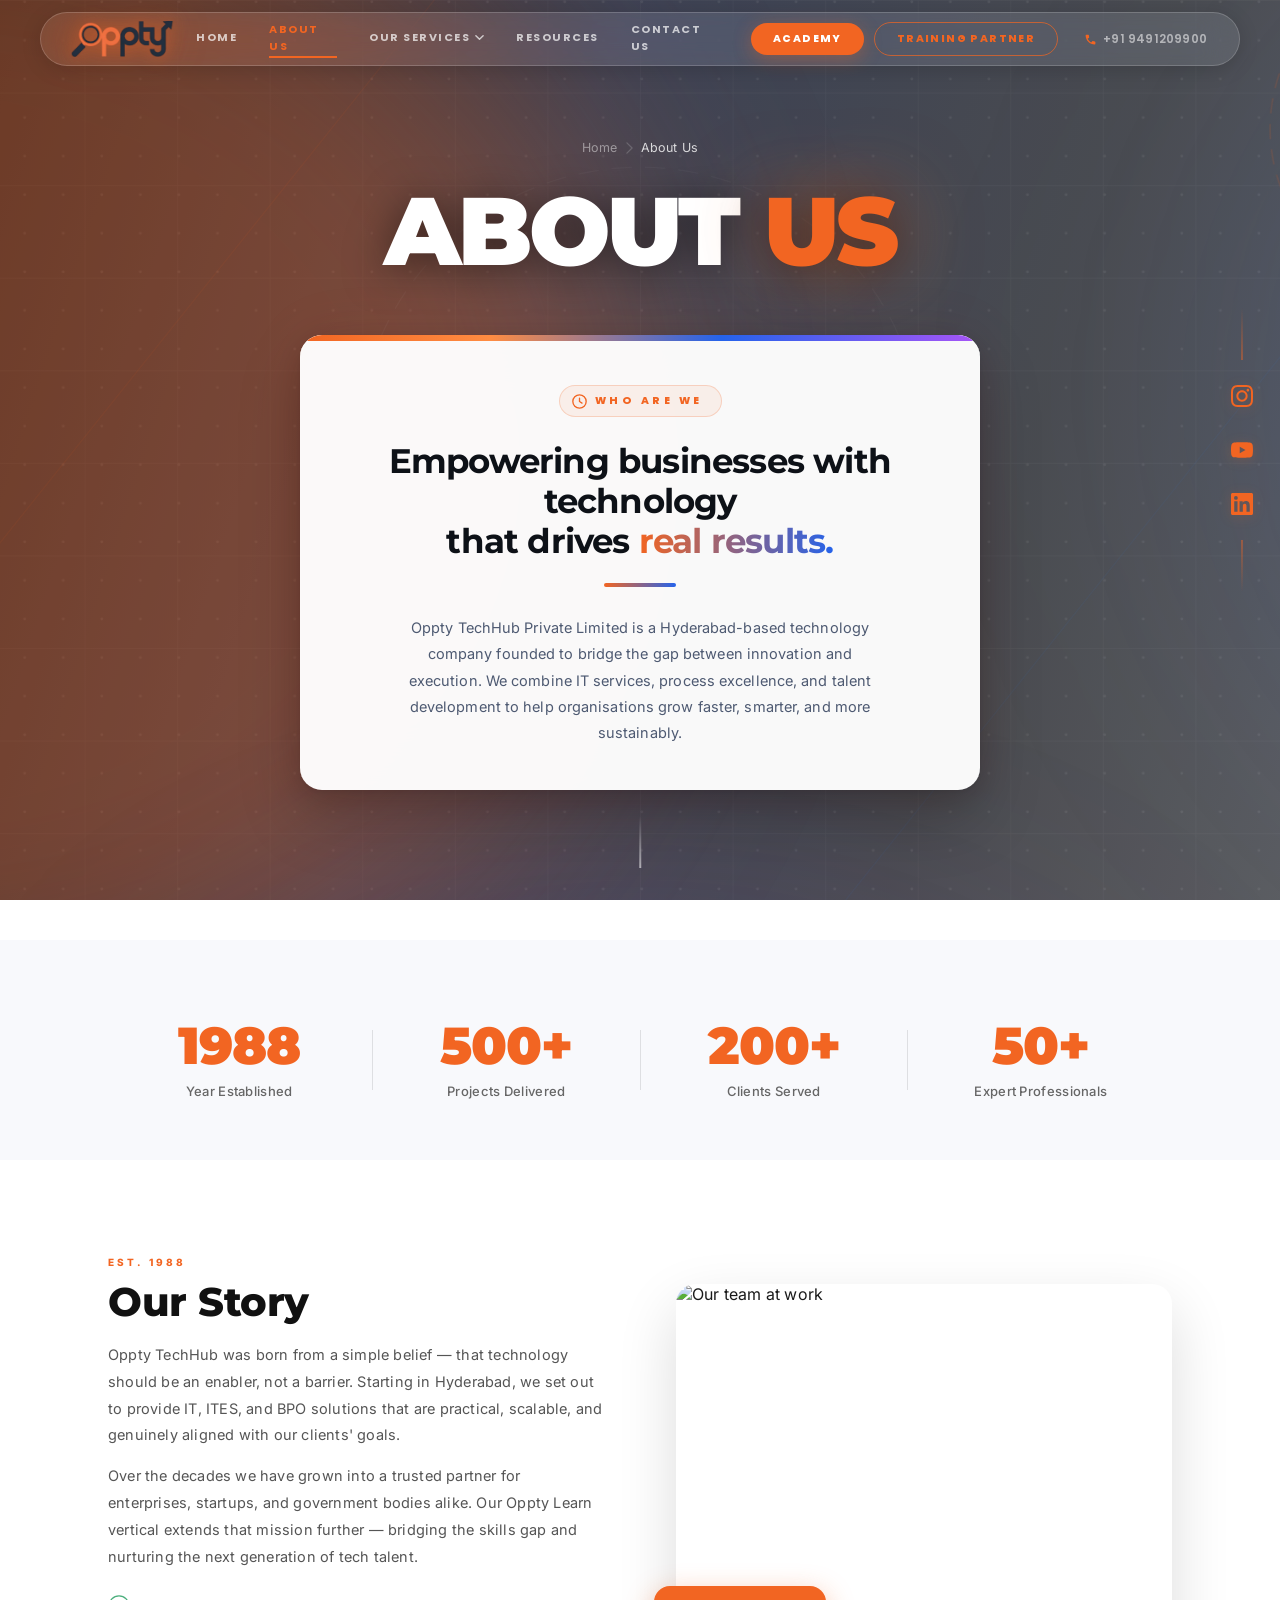
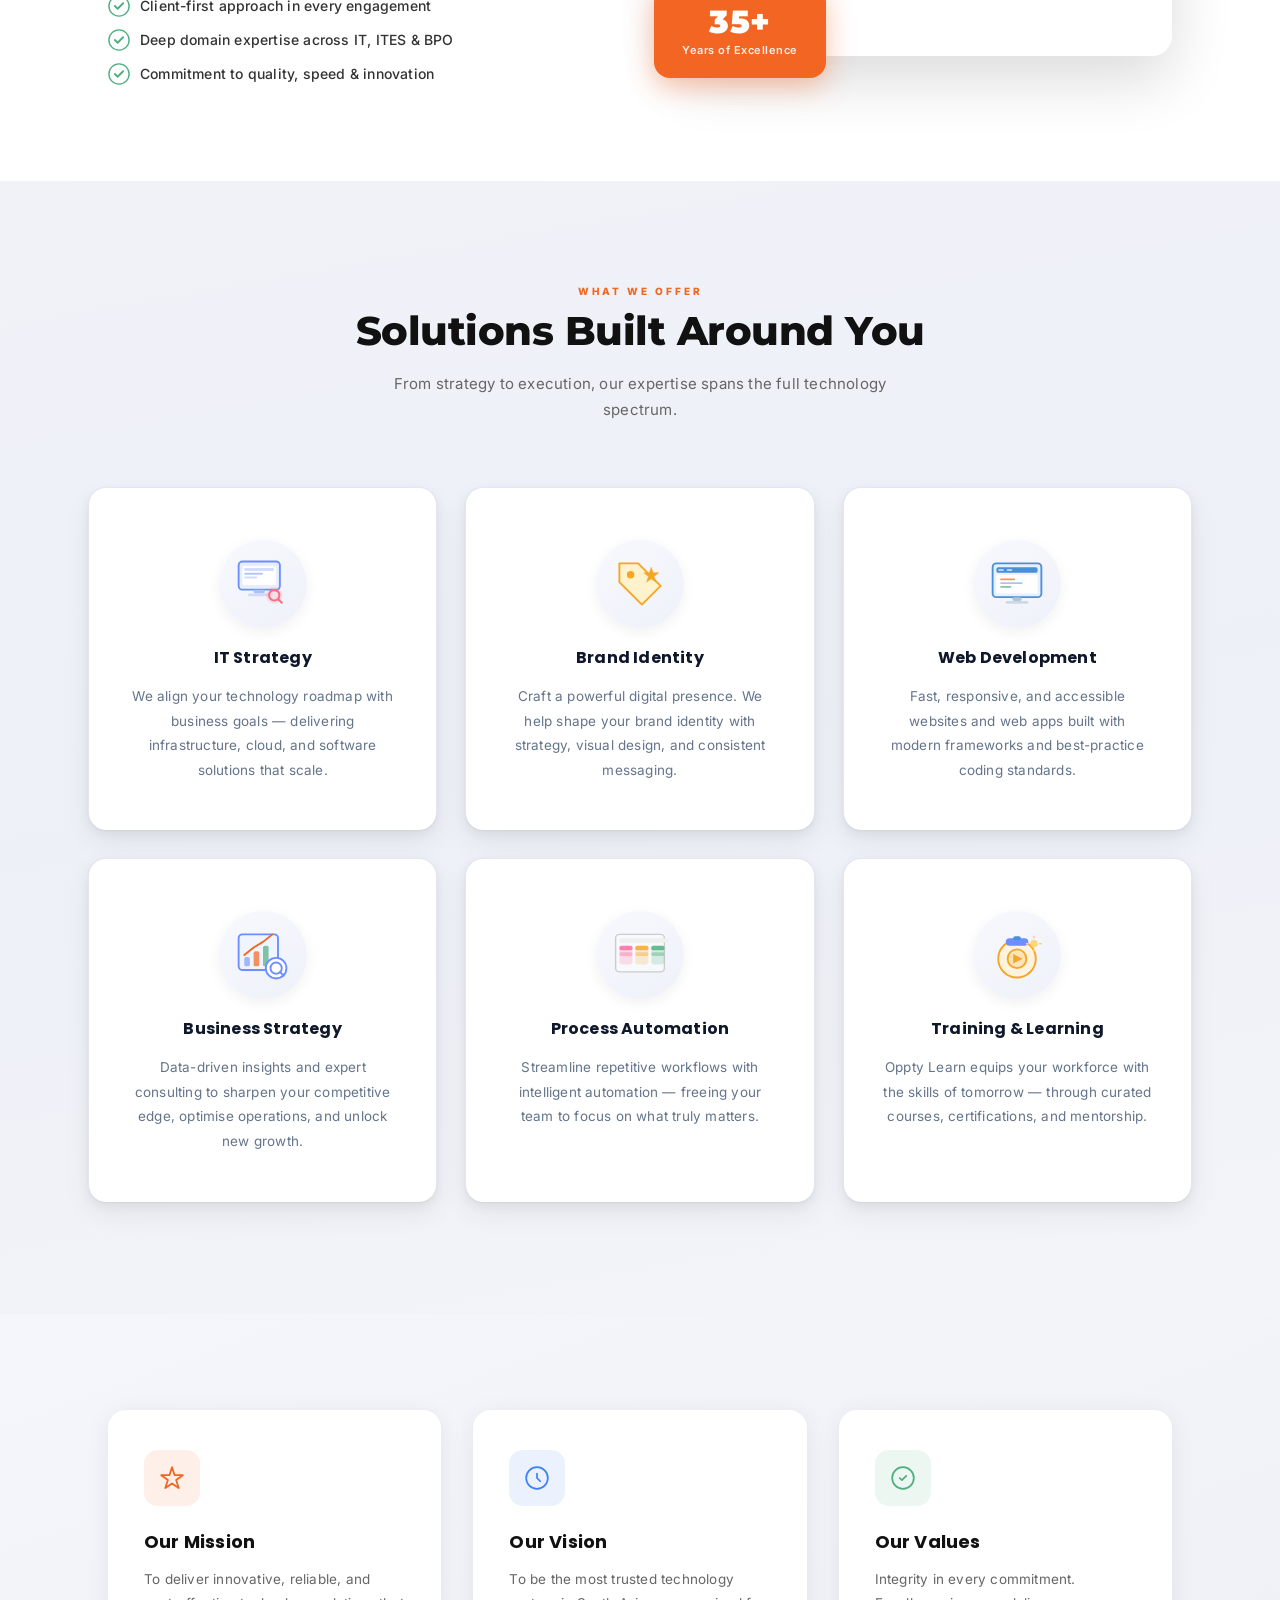
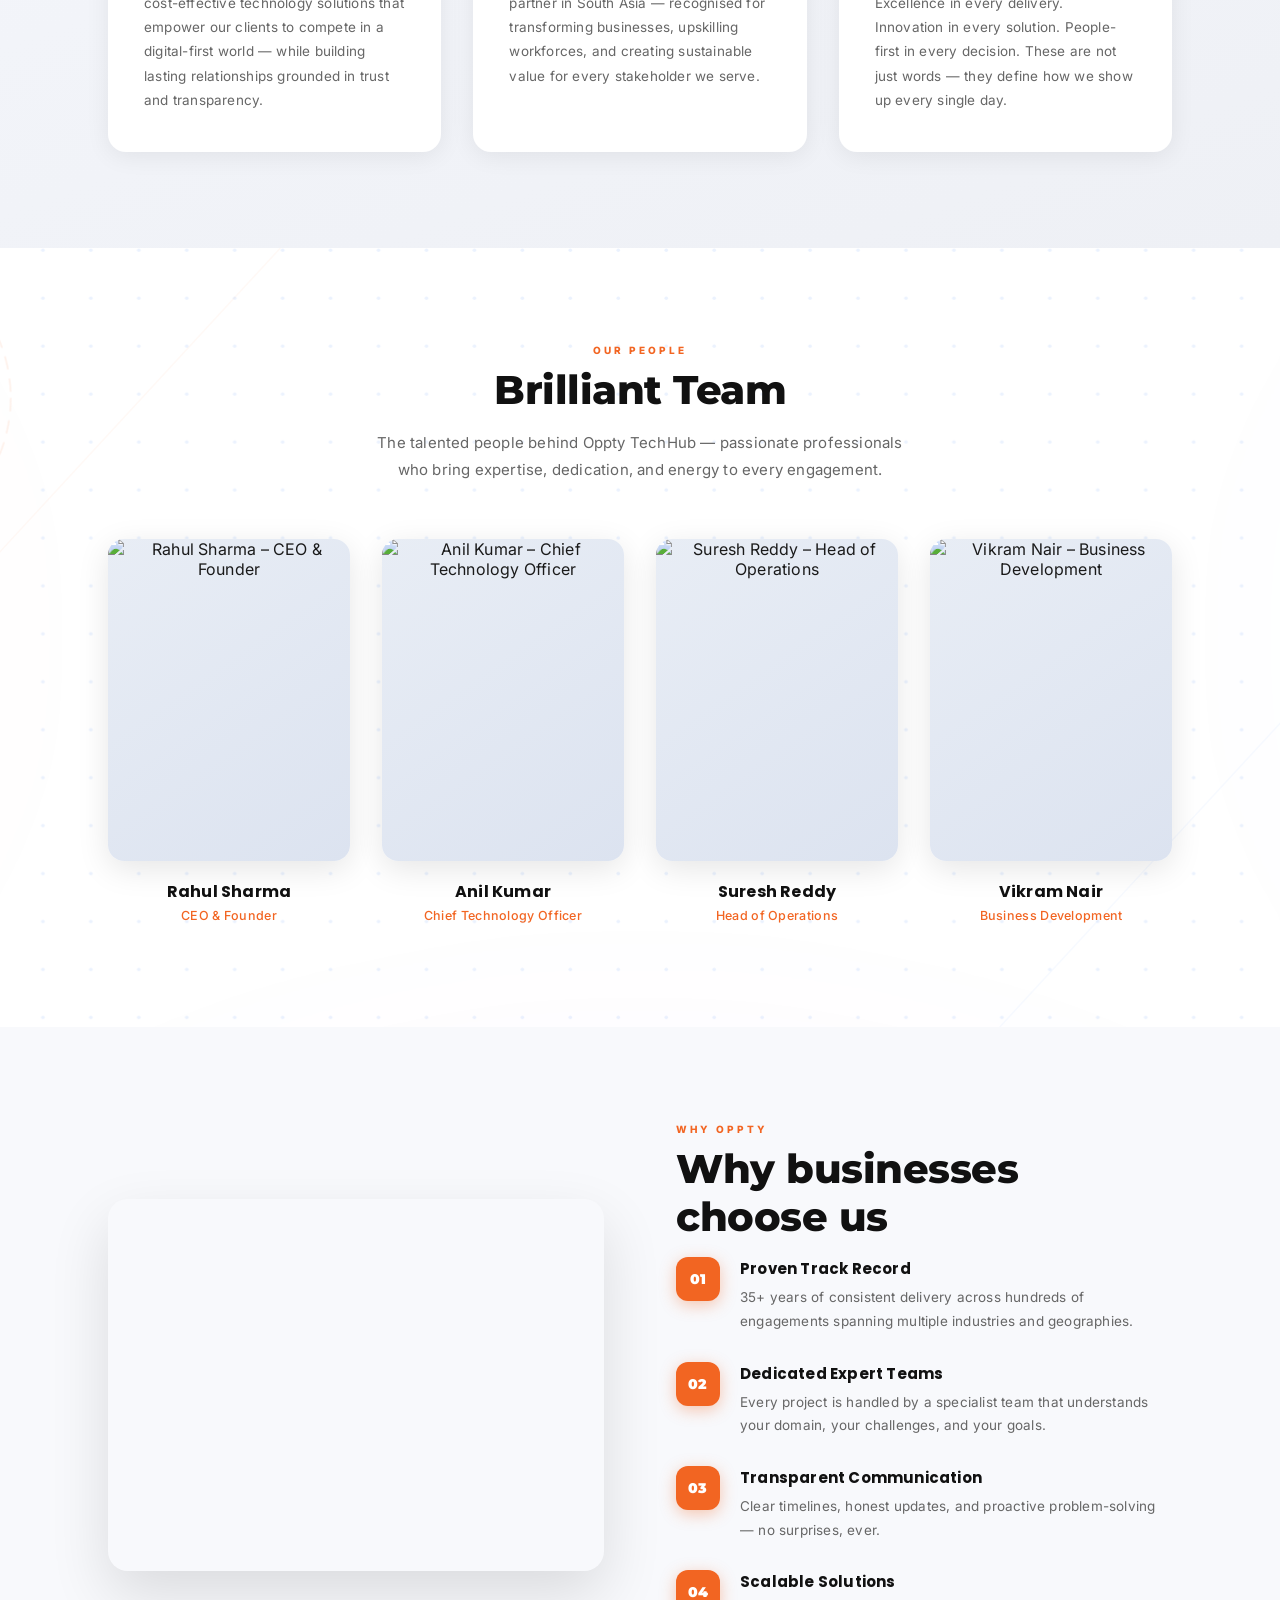
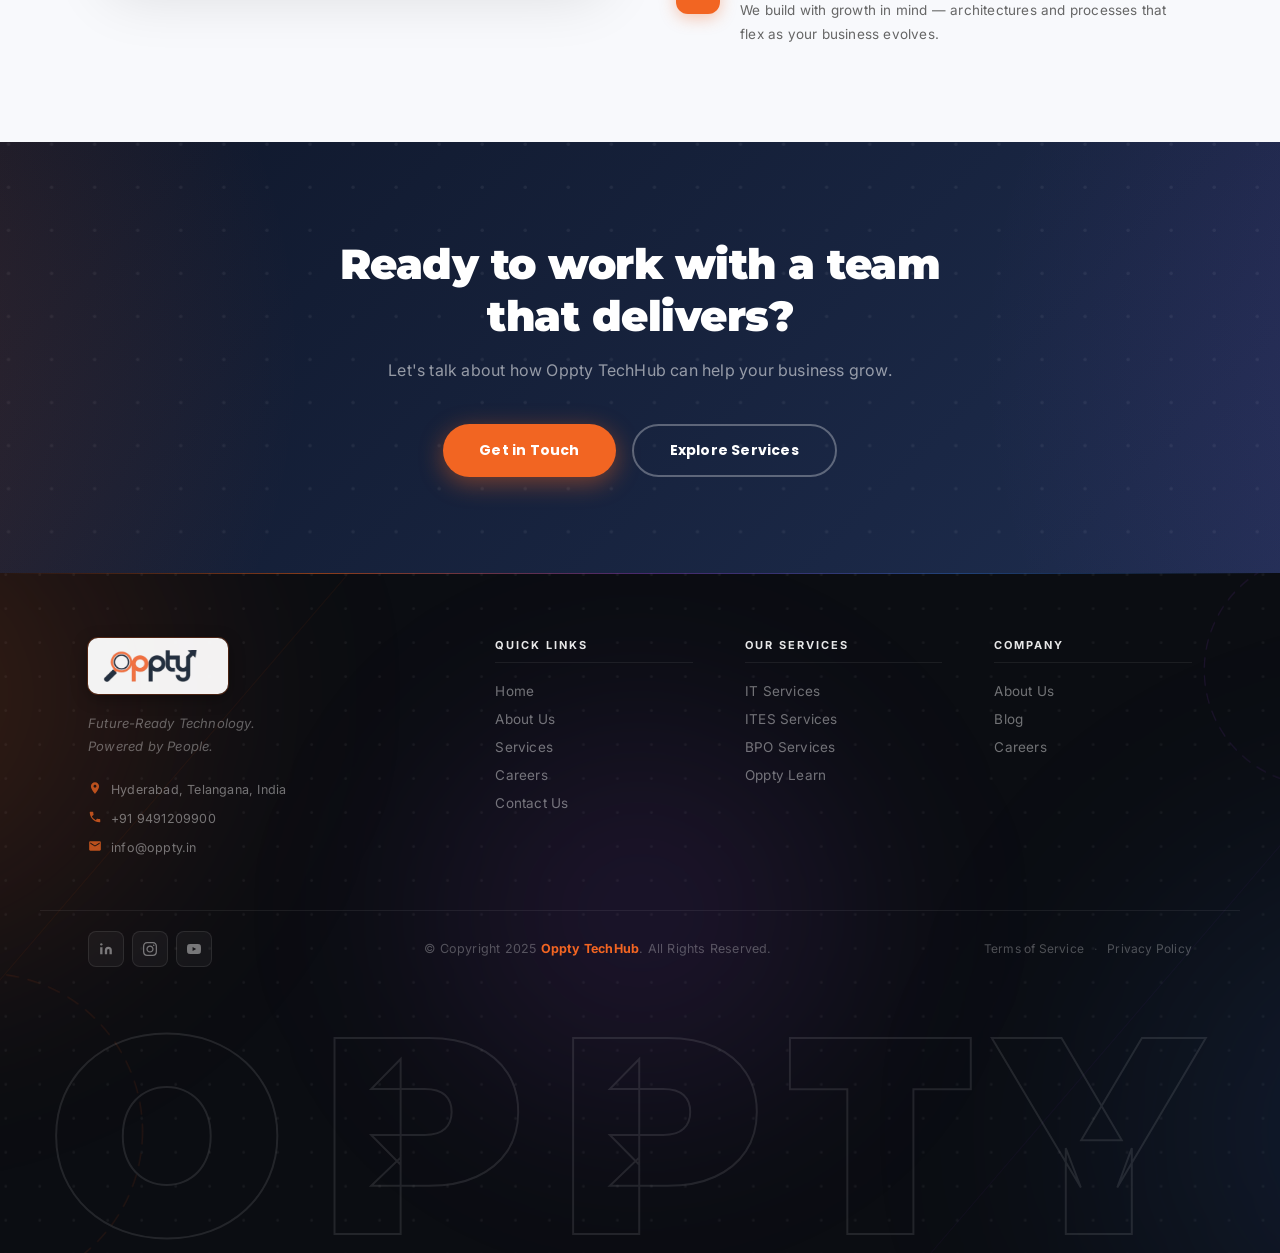
==== commit 16119ac9: "cOMMIT17" ====
--- a/HTML/about.html
+++ b/HTML/about.html
@@ -10,7 +10,7 @@
   <link rel="stylesheet" href="../CSS/index.css" />
   <link rel="stylesheet" href="../CSS/about.css" />
 </head>
-<body>
+<body class="page-light">
 
   <!-- ── FLOATING SOCIAL BAR ── -->
   <div class="social-bar">
@@ -39,13 +39,13 @@
             <svg class="nav-dropdown__arrow" viewBox="0 0 10 6" fill="none"><path d="M1 1l4 4 4-4" stroke="currentColor" stroke-width="1.6" stroke-linecap="round" stroke-linejoin="round"/></svg>
           </a>
           <ul class="nav-dropdown__menu">
-            <li><a href="it-services.html"><span class="dd-icon dd-icon--blue"><svg viewBox="0 0 24 24" fill="none"><rect x="2" y="3" width="20" height="14" rx="2" stroke="currentColor" stroke-width="1.6"/><path d="M8 21h8M12 17v4" stroke="currentColor" stroke-width="1.6" stroke-linecap="round"/></svg></span><span class="dd-label">IT Services</span></a></li>
-            <li><a href="ites-services.html"><span class="dd-icon dd-icon--orange"><svg viewBox="0 0 24 24" fill="none"><circle cx="12" cy="12" r="3" stroke="currentColor" stroke-width="1.6"/><path d="M6.3 6.3a8 8 0 0 0 0 11.4M17.7 6.3a8 8 0 0 1 0 11.4" stroke="currentColor" stroke-width="1.6" stroke-linecap="round"/></svg></span><span class="dd-label">ITES Services</span></a></li>
-            <li><a href="bpo-services.html"><span class="dd-icon dd-icon--green"><svg viewBox="0 0 24 24" fill="none"><path d="M17 21v-2a4 4 0 0 0-4-4H5a4 4 0 0 0-4 4v2" stroke="currentColor" stroke-width="1.6" stroke-linecap="round"/><circle cx="9" cy="7" r="4" stroke="currentColor" stroke-width="1.6"/></svg></span><span class="dd-label">BPO Services</span></a></li>
-            <li><a href="oppty-learn.html"><span class="dd-icon dd-icon--purple"><svg viewBox="0 0 24 24" fill="none"><path d="M12 3L2 8l10 5 10-5-10-5z" stroke="currentColor" stroke-width="1.6" stroke-linejoin="round"/><path d="M2 17l10 5 10-5M2 12l10 5 10-5" stroke="currentColor" stroke-width="1.6" stroke-linecap="round" stroke-linejoin="round"/></svg></span><span class="dd-label">Oppty Learn</span></a></li>
+            <li><a href="IT_services.html"><span class="dd-icon dd-icon--blue"><svg viewBox="0 0 24 24" fill="none"><rect x="2" y="3" width="20" height="14" rx="2" stroke="currentColor" stroke-width="1.6"/><path d="M8 21h8M12 17v4" stroke="currentColor" stroke-width="1.6" stroke-linecap="round"/></svg></span><span class="dd-label">IT Services</span></a></li>
+            <li><a href="ITES_services.html"><span class="dd-icon dd-icon--orange"><svg viewBox="0 0 24 24" fill="none"><circle cx="12" cy="12" r="3" stroke="currentColor" stroke-width="1.6"/><path d="M6.3 6.3a8 8 0 0 0 0 11.4M17.7 6.3a8 8 0 0 1 0 11.4" stroke="currentColor" stroke-width="1.6" stroke-linecap="round"/></svg></span><span class="dd-label">ITES Services</span></a></li>
+            <li><a href="BPO.html"><span class="dd-icon dd-icon--green"><svg viewBox="0 0 24 24" fill="none"><path d="M17 21v-2a4 4 0 0 0-4-4H5a4 4 0 0 0-4 4v2" stroke="currentColor" stroke-width="1.6" stroke-linecap="round"/><circle cx="9" cy="7" r="4" stroke="currentColor" stroke-width="1.6"/></svg></span><span class="dd-label">BPO Services</span></a></li>
+            <li><a href="Oppty_learn.html"><span class="dd-icon dd-icon--purple"><svg viewBox="0 0 24 24" fill="none"><path d="M12 3L2 8l10 5 10-5-10-5z" stroke="currentColor" stroke-width="1.6" stroke-linejoin="round"/><path d="M2 17l10 5 10-5M2 12l10 5 10-5" stroke="currentColor" stroke-width="1.6" stroke-linecap="round" stroke-linejoin="round"/></svg></span><span class="dd-label">Oppty Learn</span></a></li>
           </ul>
         </div>
-        <a href="#">Resources</a>
+        <a href="./resources.html">Resources</a>
         <a href="contact.html">Contact Us</a>
       </nav>
       <div class="nav-actions">
@@ -68,14 +68,15 @@
           <svg class="mobile-dropdown__arrow" viewBox="0 0 10 6" fill="none"><path d="M1 1l4 4 4-4" stroke="currentColor" stroke-width="1.6" stroke-linecap="round" stroke-linejoin="round"/></svg>
         </button>
         <ul class="mobile-dropdown__menu">
-          <li><a href="it-services.html">IT Services</a></li>
-          <li><a href="ites-services.html">ITES Services</a></li>
-          <li><a href="bpo-services.html">BPO Services</a></li>
-          <li><a href="oppty-learn.html">Oppty Learn</a></li>
+          <li><a href="IT_services.html">IT Services</a></li>
+          <li><a href="ITES_services.html">ITES Services</a></li>
+          <li><a href="BPO.html">BPO Services</a></li>
+          <li><a href="Oppty_learn.html">Oppty Learn</a></li>
         </ul>
       </div>
-      <a href="#">Contact Us</a>
-      <a href="#">Careers</a>
+      <a href="./resources.html">Resources</a>
+      <a href="./contact.html">Contact Us</a>
+      
       <div class="mobile-btns">
         <a href="#" class="btn btn-academy">Academy</a>
         <a href="#" class="btn btn-training">Training Partner</a>
@@ -652,14 +653,12 @@
         <line x1="0" y1="560" x2="480" y2="0" stroke="rgba(242,101,34,0.05)" stroke-width="1"/>
         <line x1="960" y1="560" x2="1440" y2="0" stroke="rgba(168,85,247,0.04)" stroke-width="1"/>
       </svg>
-      <span class="footer-watermark" aria-hidden="true">OPPTY</span>
     </div>
     <div class="footer-topline"></div>
     <div class="footer-main">
       <div class="footer-brand">
         <a href="../index.html" class="footer-logo-wrap">
           <div class="footer-logo-icon"><img src="../ASSETS/images/oppty.png" alt="Oppty Logo"/></div>
-          <span class="footer-brand-name">Oppty</span>
         </a>
         <p class="footer-tagline">Future-Ready Technology.<br/>Powered by People.</p>
         <div class="footer-contact-list">
@@ -681,10 +680,10 @@
       <div class="footer-col">
         <h4 class="footer-col-heading">Our Services</h4>
         <ul class="footer-nav">
-          <li><a href="it-services.html">IT Services</a></li>
-          <li><a href="ites-services.html">ITES Services</a></li>
-          <li><a href="bpo-services.html">BPO Services</a></li>
-          <li><a href="oppty-learn.html">Oppty Learn</a></li>
+          <li><a href="IT_services.html">IT Services</a></li>
+          <li><a href="ITES_services.html">ITES Services</a></li>
+          <li><a href="BPO.html">BPO Services</a></li>
+          <li><a href="Oppty_learn.html">Oppty Learn</a></li>
         </ul>
       </div>
       <div class="footer-col">
@@ -707,13 +706,18 @@
       <div class="footer-legal">
         <a href="#">Terms of Service</a><span class="fl-sep">&middot;</span><a href="#">Privacy Policy</a>
       </div>
-    </div>
+        </div>
+    <div class="footer-watermark" aria-hidden="true">OPPTY</div>
   </footer>
 
   <script>
-    // ── Navbar scroll ──
+    // ── Navbar scroll + past-hero ──
+    const navbar = document.getElementById('navbar');
+    const heroSection = document.querySelector('.ab-hero');
     window.addEventListener('scroll', () => {
-      document.getElementById('navbar').classList.toggle('scrolled', window.scrollY > 40);
+      const heroH = heroSection ? heroSection.offsetHeight : 0;
+      navbar.classList.toggle('scrolled', window.scrollY > 40);
+      navbar.classList.toggle('past-hero', window.scrollY > heroH - 60);
     });
 
     // ── Mobile menu ──
@@ -735,10 +739,13 @@
 
     // ── Mobile dropdown ──
     function toggleMobileDropdown(btn) {
-      const open = btn.getAttribute('aria-expanded') === 'true';
-      btn.setAttribute('aria-expanded', !open);
-      btn.nextElementSibling.style.maxHeight = open ? null : btn.nextElementSibling.scrollHeight + 'px';
+      const expanded = btn.getAttribute('aria-expanded') === 'true';
+      btn.setAttribute('aria-expanded', !expanded);
+      btn.closest('.mobile-dropdown').classList.toggle('open');
     }
   </script>
 </body>
 </html>
+
+
+
--- a/CSS/index.css
+++ b/CSS/index.css
@@ -182,6 +182,36 @@
 }
 nav a:hover { color: var(--white); }
 nav a:hover::after { width: 100%; }
+/* Active = orange underline always visible (works with all active class variants) */
+nav a.active::after,
+nav a.nav-active::after,
+nav a.ct-nav-active::after,
+nav a.rs-nav-active::after { width: 100%; }
+
+/* past-hero: active keeps same color as other links, only underline shows */
+header.past-hero nav a.active::after,
+header.past-hero nav a.nav-active::after,
+header.past-hero nav a.ct-nav-active::after,
+header.past-hero nav a.rs-nav-active::after { width: 100%; background: var(--orange); }
+
+/* Force active text to stay white — never turn orange */
+nav a.active,
+nav a.nav-active,
+nav a.ct-nav-active,
+nav a.rs-nav-active,
+header.past-hero nav a.active,
+header.past-hero nav a.nav-active,
+header.past-hero nav a.ct-nav-active,
+header.past-hero nav a.rs-nav-active { color: rgba(255,255,255,0.7); }
+
+nav a.active:hover,
+nav a.nav-active:hover,
+nav a.ct-nav-active:hover,
+nav a.rs-nav-active:hover { color: #fff; }
+
+/* Dropdown toggle active underline */
+.nav-dropdown__toggle.active::after,
+.nav-dropdown__toggle.nav-active::after { width: calc(100% - 18px); }
 
 /* Nav text turns orange after hero */
 header.past-hero nav a {
@@ -2199,19 +2229,23 @@
 }
 
 .nav-dropdown.open .nav-dropdown__toggle,
-.nav-dropdown__toggle:hover {
+.nav-dropdown__toggle:hover,
+.nav-dropdown__toggle.active {
   color: var(--white);
 }
 
-.nav-dropdown.open .nav-dropdown__toggle::after {
-  width: calc(100% - 18px); /* excludes arrow width */
-}
-
+.nav-dropdown.open .nav-dropdown__toggle::after,
+.nav-dropdown__toggle.active::after {
+  width: calc(100% - 18px);
+}
+
+/* past-hero: keep text orange, underline stays */
 header.past-hero .nav-dropdown__toggle {
   color: var(--orange);
 }
-header.past-hero .nav-dropdown.open .nav-dropdown__toggle {
-  color: #d4530e;
+header.past-hero .nav-dropdown.open .nav-dropdown__toggle,
+header.past-hero .nav-dropdown__toggle.active {
+  color: var(--orange);
 }
 
 /* Arrow icon */
--- a/CSS/about.css
+++ b/CSS/about.css
@@ -850,7 +850,7 @@
   .ab-offer__inner { padding: 0 18px; }
   .ab-offer__card  { padding: 40px 24px 36px; }
 }
-}
+
 
 @media (max-width: 560px) {
   .ab-offer__grid { grid-template-columns: 1fr; }
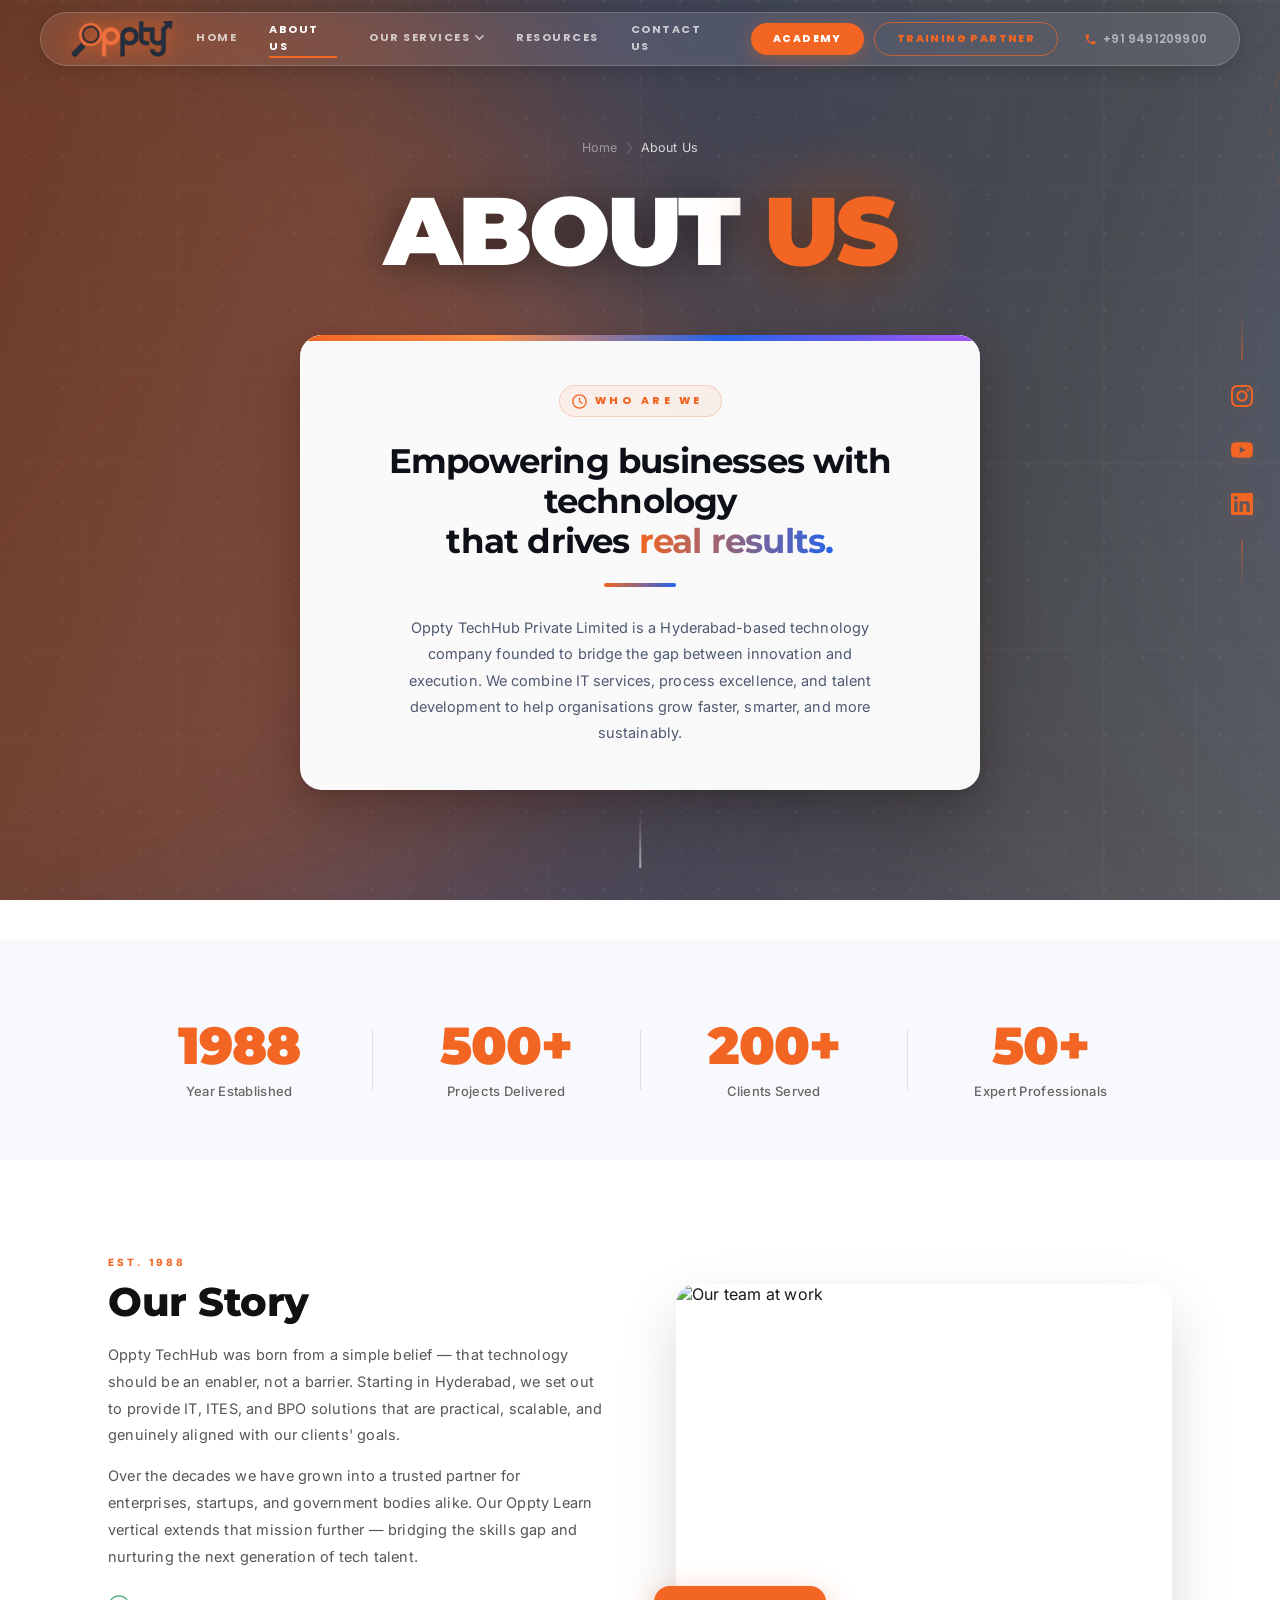
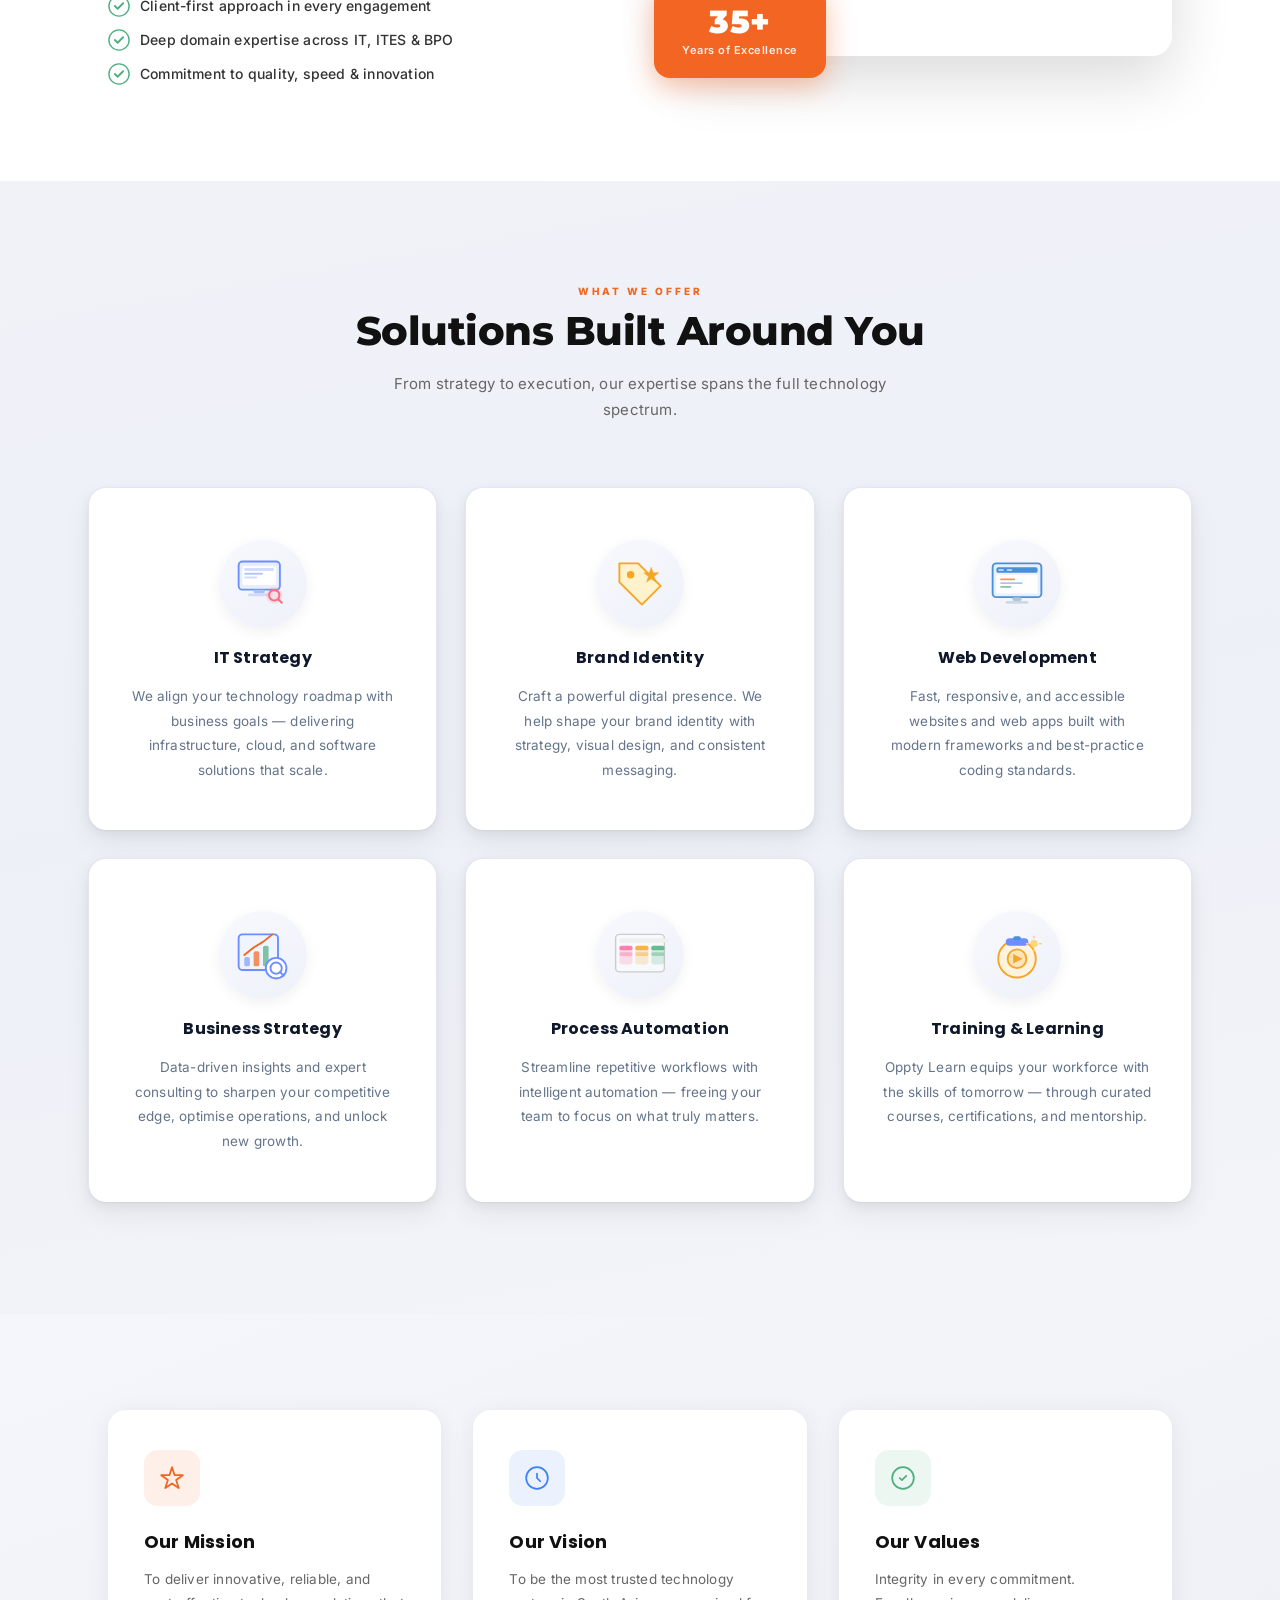
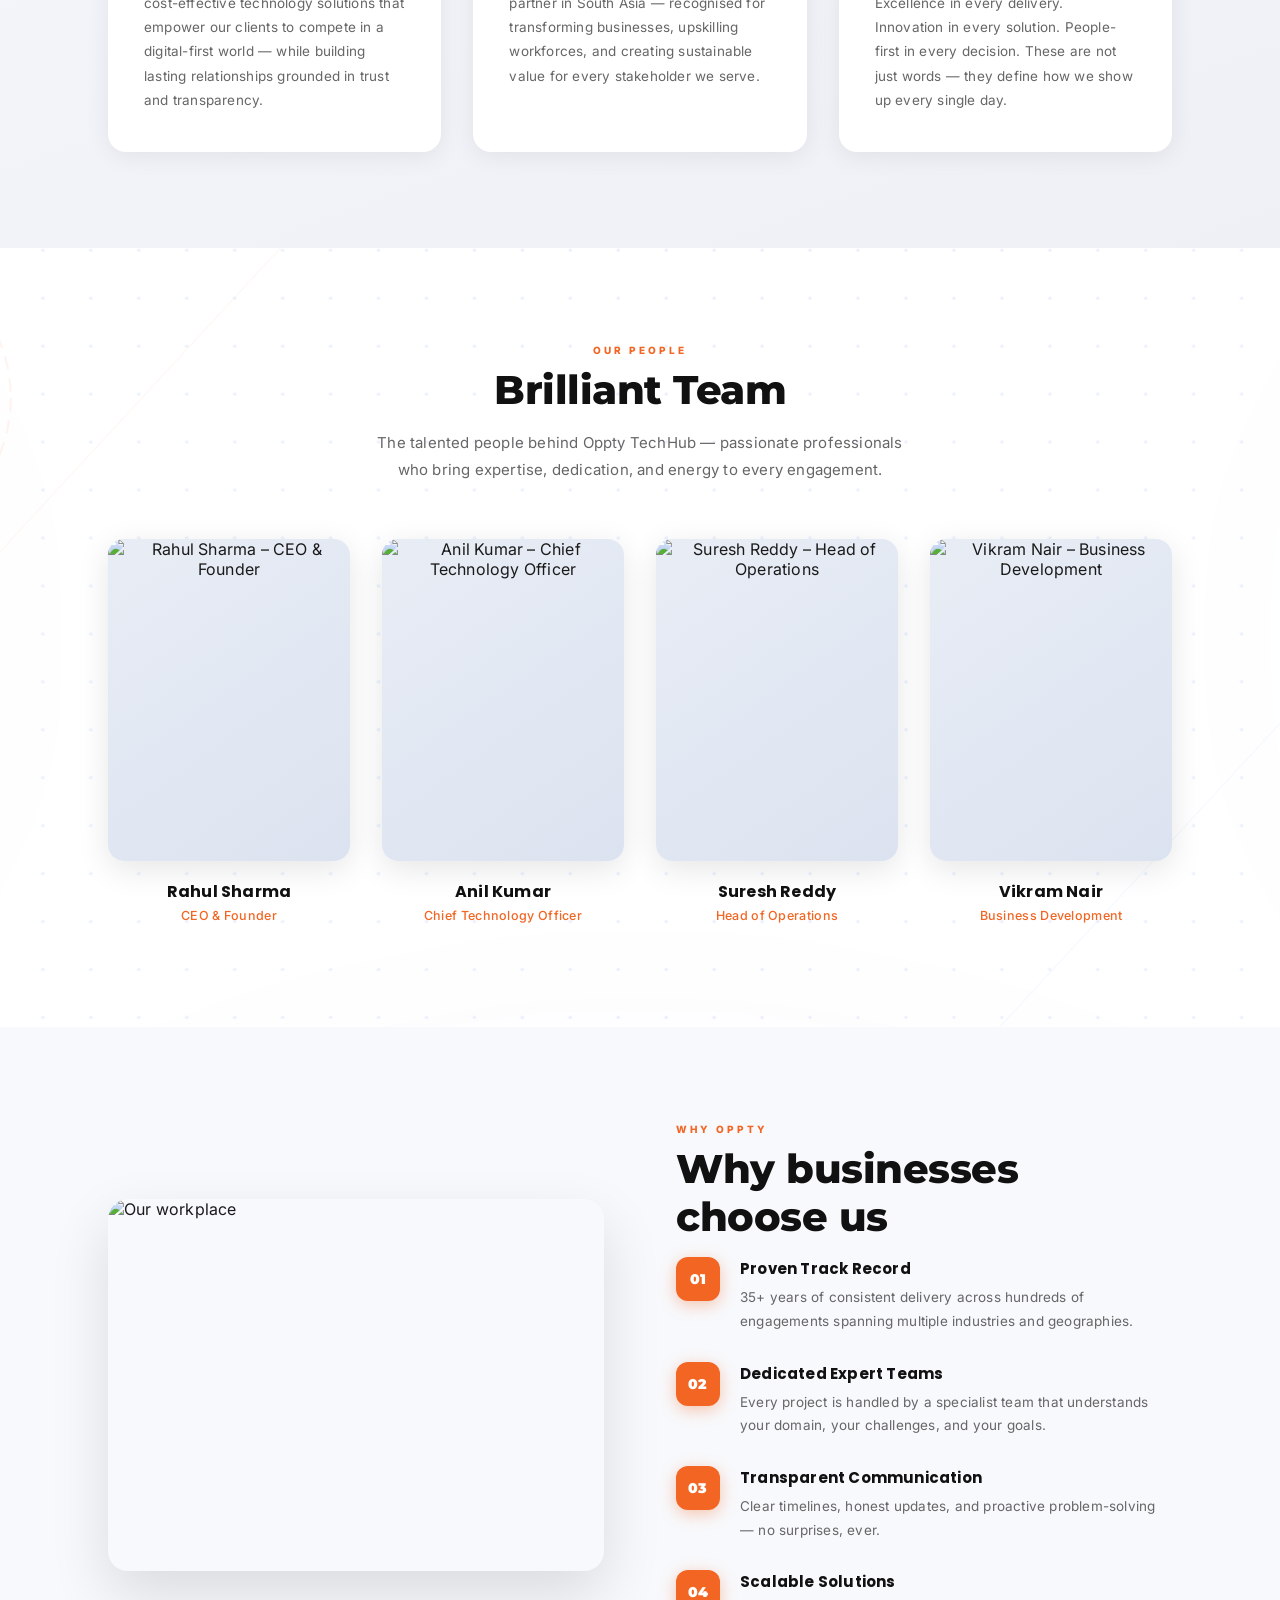
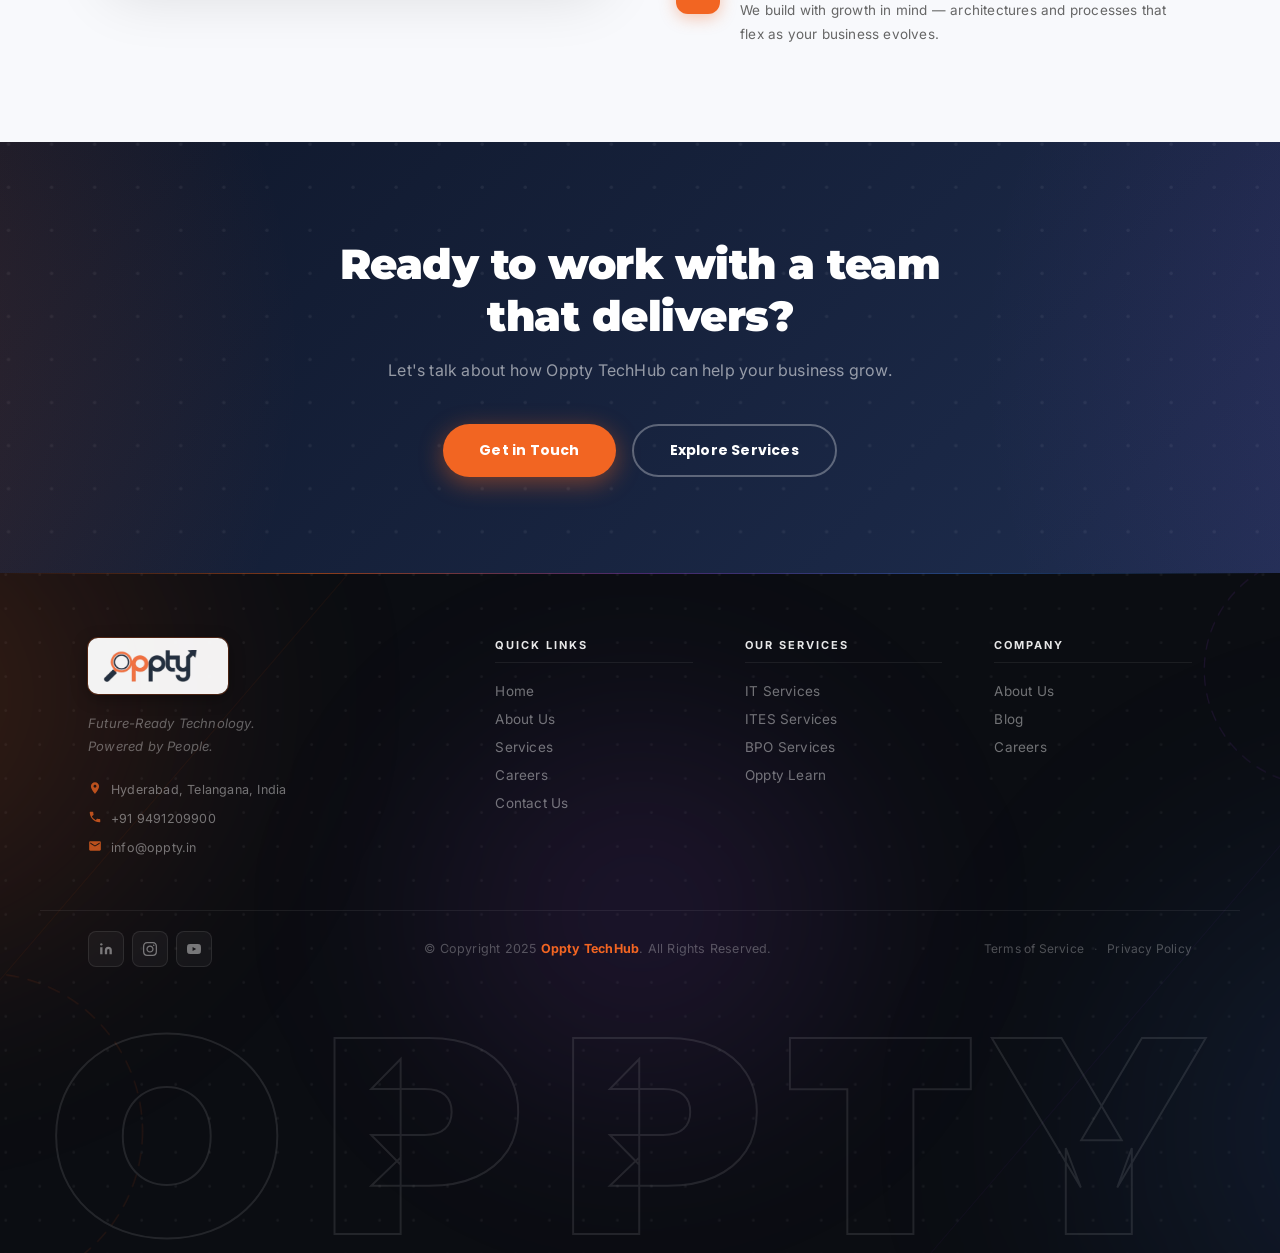
==== commit ccecaa47: "commit18" ====
--- a/HTML/about.html
+++ b/HTML/about.html
@@ -725,27 +725,33 @@
       document.getElementById('mobileNav').classList.toggle('open');
     }
 
-    // ── Desktop nav dropdown ──
-    function toggleNavDropdown(el) {
-      const dd = el.closest('.nav-dropdown');
-      document.querySelectorAll('.nav-dropdown').forEach(d => { if (d !== dd) d.classList.remove('open'); });
-      dd.classList.toggle('open');
-    }
-    document.addEventListener('click', e => {
-      if (!e.target.closest('.nav-dropdown')) {
-        document.querySelectorAll('.nav-dropdown').forEach(d => d.classList.remove('open'));
-      }
-    });
-
     // ── Mobile dropdown ──
     function toggleMobileDropdown(btn) {
       const expanded = btn.getAttribute('aria-expanded') === 'true';
       btn.setAttribute('aria-expanded', !expanded);
       btn.closest('.mobile-dropdown').classList.toggle('open');
     }
+
+    // ── Desktop nav dropdown (click) ──
+    function toggleNavDropdown(toggle) {
+      const dropdown = toggle.closest('.nav-dropdown');
+      const isOpen = dropdown.classList.contains('open');
+      // Close any other open dropdowns first
+      document.querySelectorAll('.nav-dropdown.open').forEach(d => d.classList.remove('open'));
+      if (!isOpen) dropdown.classList.add('open');
+    }
+
+    // Close desktop dropdown when clicking outside
+    document.addEventListener('click', function(e) {
+      if (!e.target.closest('.nav-dropdown')) {
+        document.querySelectorAll('.nav-dropdown.open').forEach(d => d.classList.remove('open'));
+      }
+    });
+    
   </script>
 </body>
 </html>
 
 
 
+
--- a/CSS/about.css
+++ b/CSS/about.css
@@ -7,7 +7,7 @@
 body { background: #ffffff; color: #1a1a1a; }
 
 /* Active nav link */
-.nav-active { color: var(--orange) !important; }
+.nav-active { color: var(--white) !important; }
 
 /* ─────────────────────────────────────
    SHARED TYPOGRAPHY HELPERS
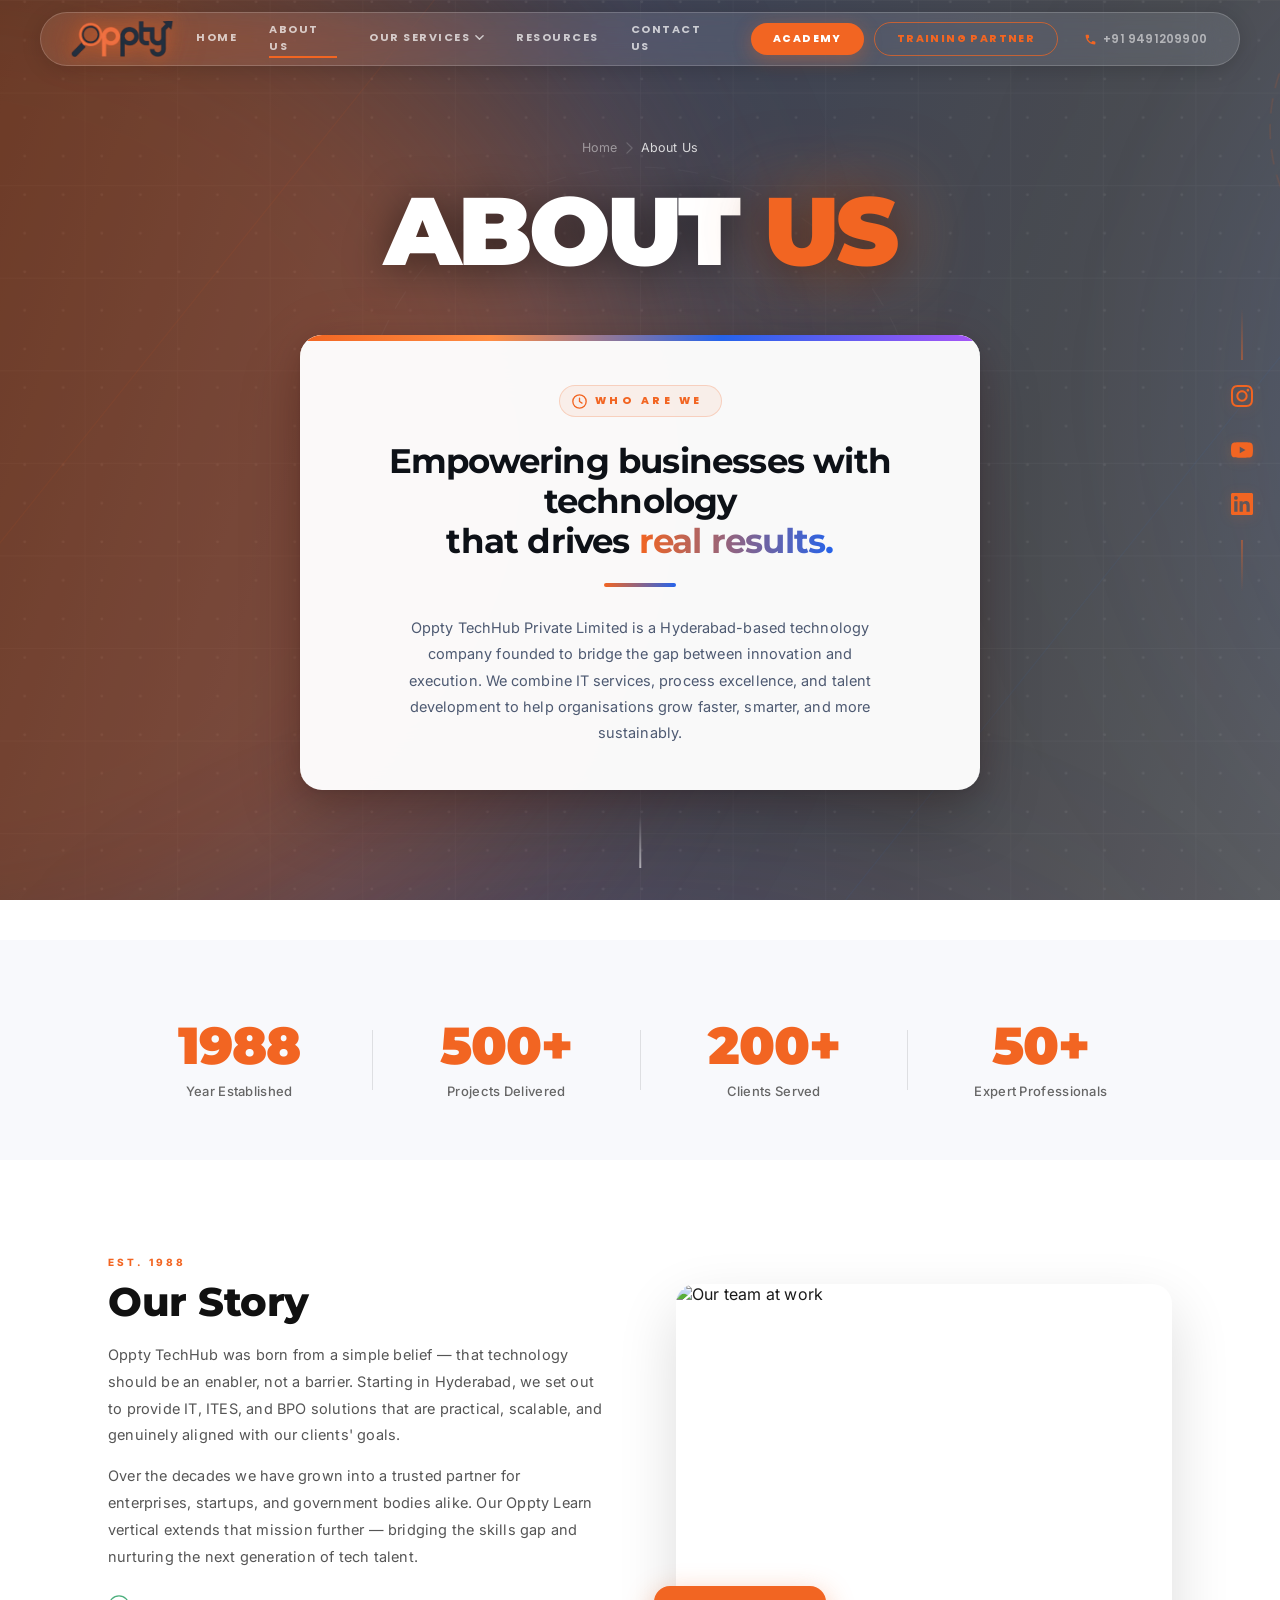
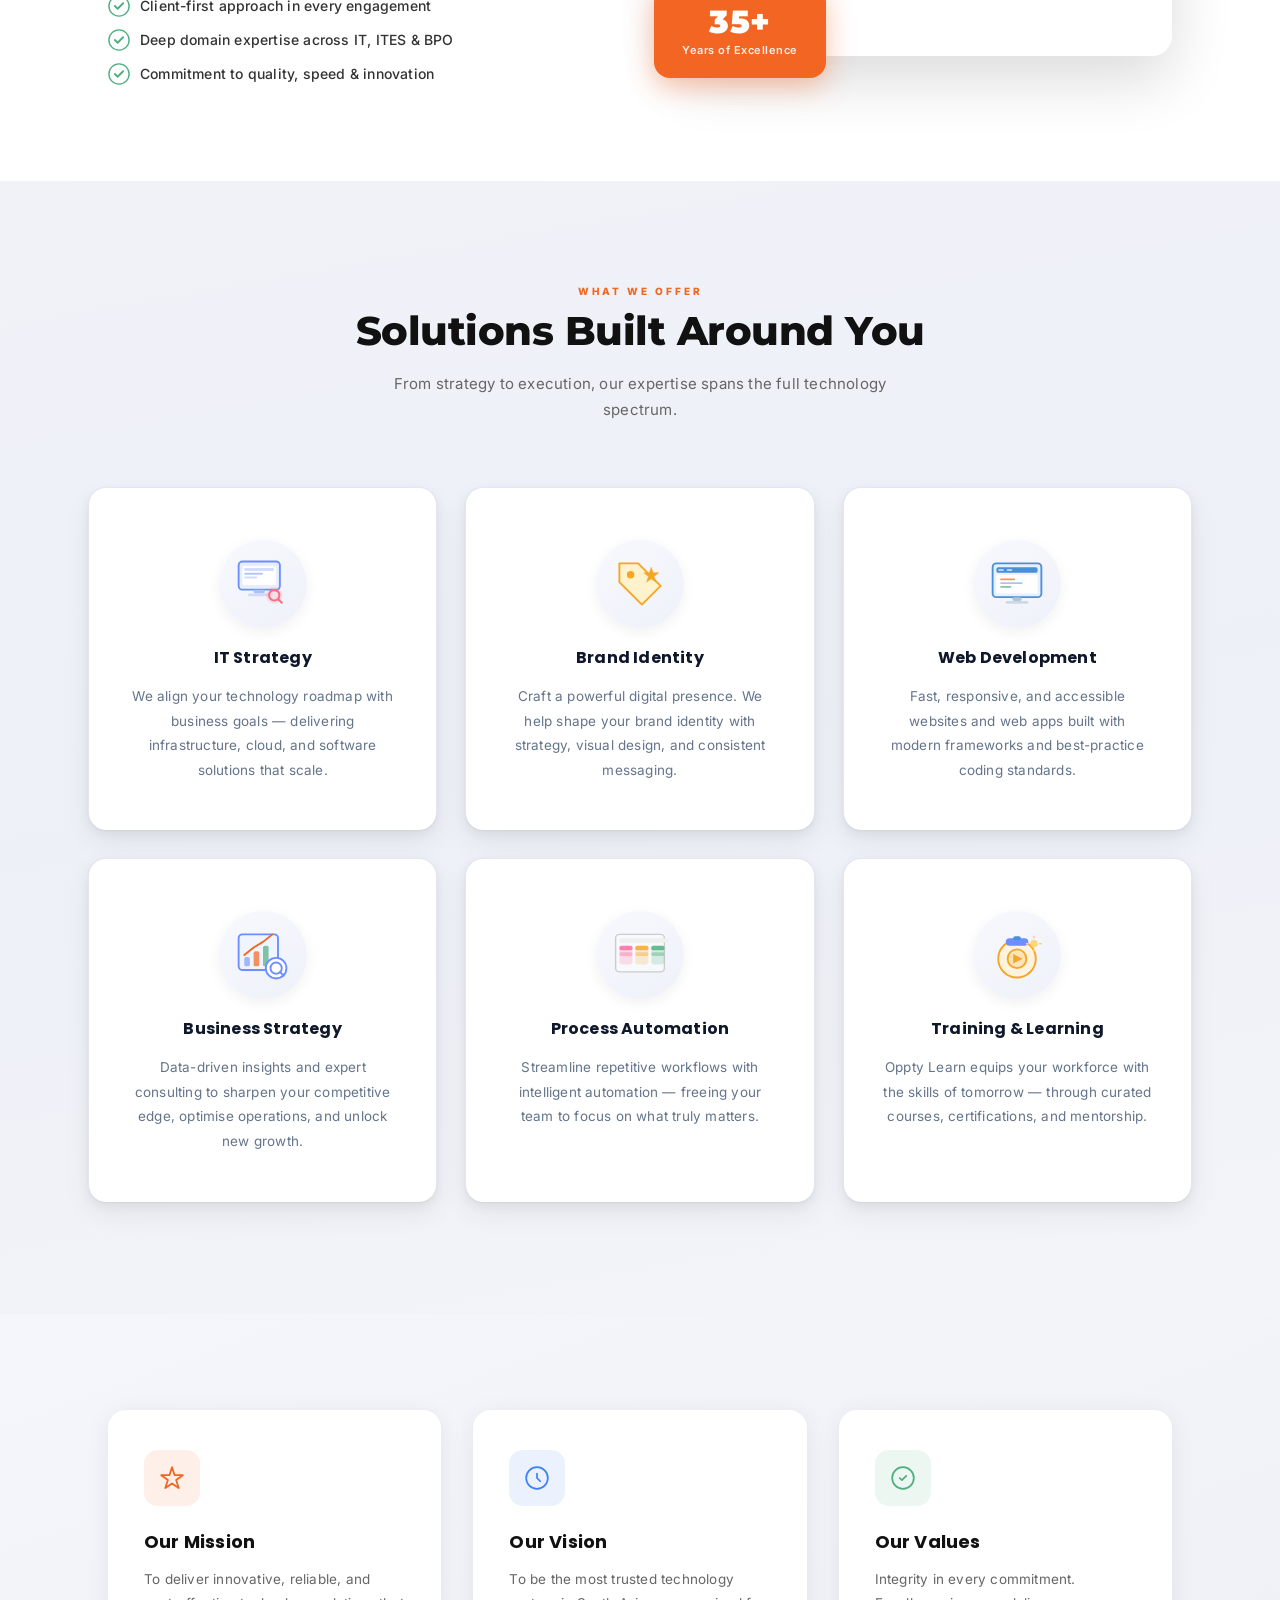
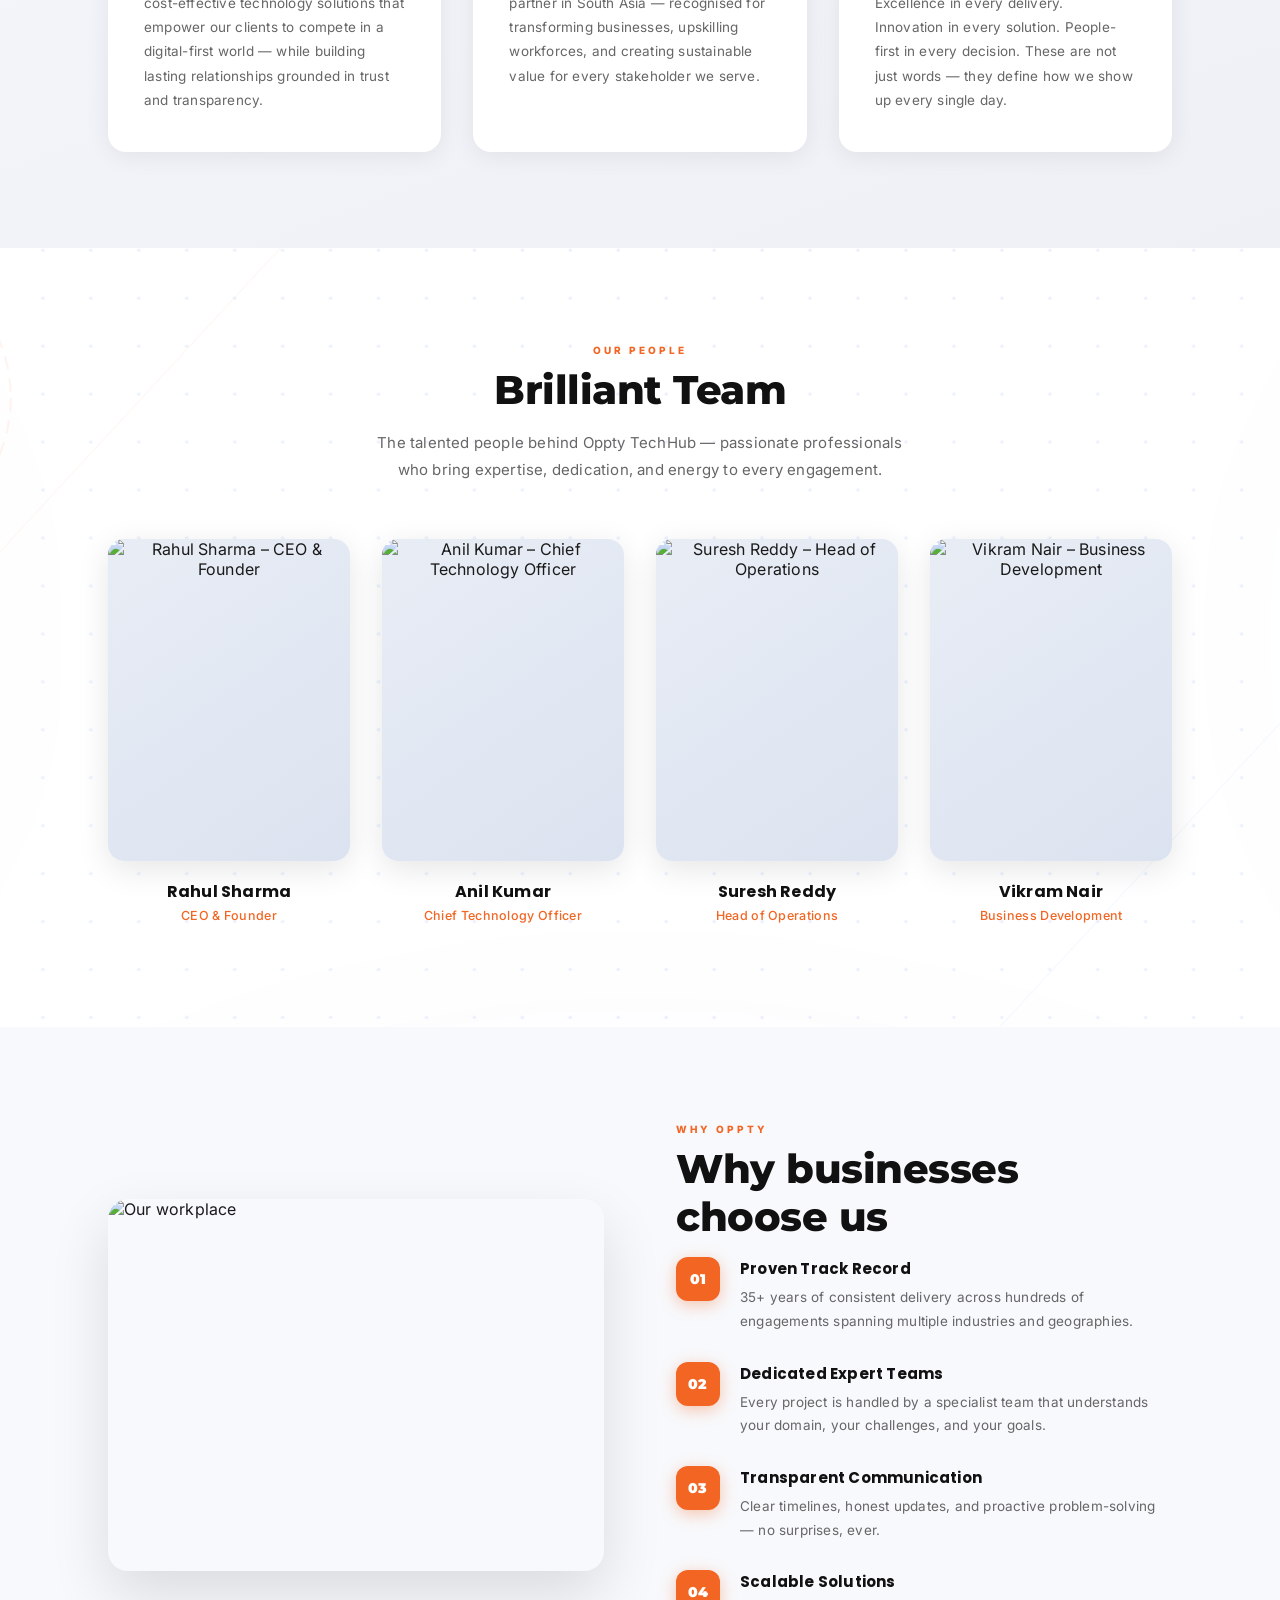
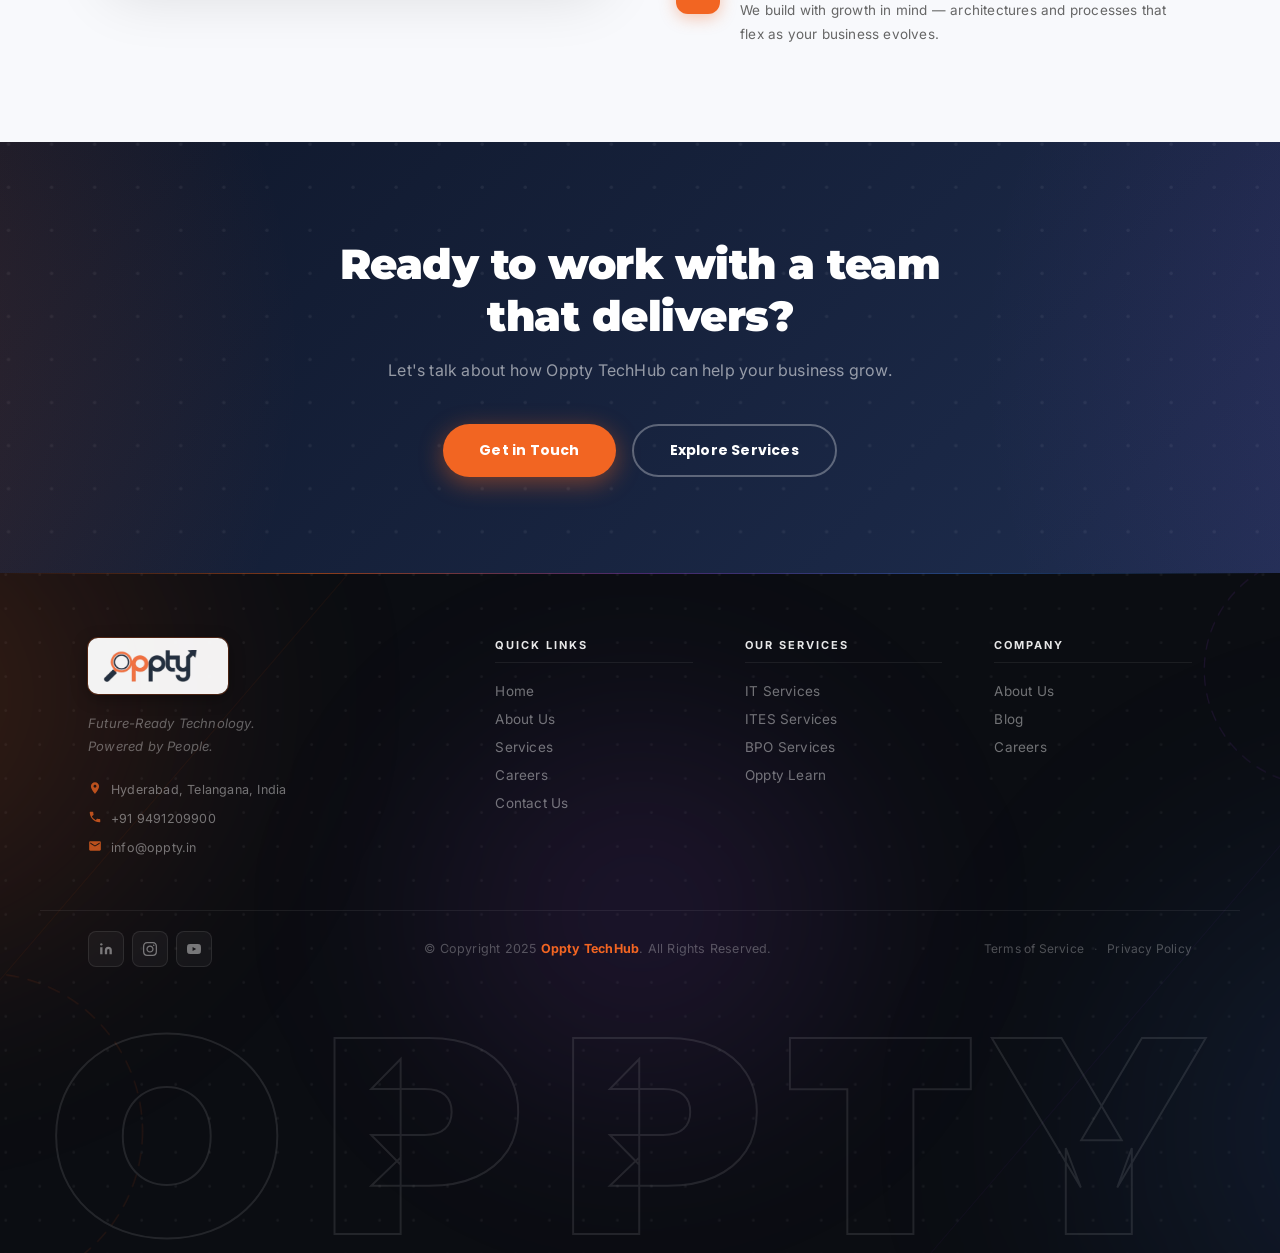
==== commit 1fce364e: "cmmit23" ====
--- a/HTML/about.html
+++ b/HTML/about.html
@@ -11,6 +11,16 @@
   <link rel="stylesheet" href="../CSS/about.css" />
 </head>
 <body class="page-light">
+
+  <!-- ── PAGE LOADER ── -->
+  <div class="page-loader" id="pageLoader">
+    <div class="page-loader__logo">
+      <div class="page-loader__ring"></div>
+      <div class="page-loader__ring"></div>
+      <div class="page-loader__ring"></div>
+      <img class="page-loader__img" src="../ASSETS/images/oppty.png" alt="Loading" />
+    </div>
+  </div>
 
   <!-- ── FLOATING SOCIAL BAR ── -->
   <div class="social-bar">
@@ -749,6 +759,31 @@
     });
     
   </script>
+
+  <script>
+  /* ── Page Loader on Nav Clicks ── */
+  (function() {
+    var loader = document.getElementById('pageLoader');
+    if (!loader) return;
+    function showLoaderAndGo(href) {
+      loader.classList.add('is-visible');
+      setTimeout(function() { window.location.href = href; }, 600);
+    }
+    document.addEventListener('click', function(e) {
+      var link = e.target.closest('a');
+      if (!link) return;
+      var href = link.getAttribute('href');
+      if (!href) return;
+      if (href.startsWith('#') || href.startsWith('tel:') || href.startsWith('mailto:') ||
+          link.target === '_blank' || href.startsWith('http')) return;
+      if (link.pathname === window.location.pathname && !link.hash) return;
+      e.preventDefault();
+      showLoaderAndGo(href);
+    });
+    window.addEventListener('load', function() { loader.classList.remove('is-visible'); });
+    setTimeout(function() { loader.classList.remove('is-visible'); }, 1500);
+  })();
+  </script>
 </body>
 </html>
 
--- a/CSS/index.css
+++ b/CSS/index.css
@@ -10,6 +10,73 @@
   --nav-h-sm:   44px;
   --white:      #fff;
   --bg:         #080a0c;
+}
+
+
+/* ─────────────────────────────────────
+   PAGE LOADER
+───────────────────────────────────── */
+.page-loader {
+  position: fixed;
+  inset: 0;
+  z-index: 99999;
+  display: flex;
+  align-items: center;
+  justify-content: center;
+  background: var(--bg);
+  pointer-events: none;
+  opacity: 0;
+  visibility: hidden;
+  transition: opacity 0.35s ease, visibility 0.35s ease;
+}
+.page-loader.is-visible {
+  opacity: 1;
+  visibility: visible;
+  pointer-events: all;
+}
+
+.page-loader__logo {
+  position: relative;
+  width: 90px;
+  height: 90px;
+}
+
+.page-loader__ring {
+  position: absolute;
+  inset: 0;
+  border-radius: 50%;
+  border: 3px solid transparent;
+  border-top-color: var(--orange);
+  animation: loaderSpin 0.9s linear infinite;
+}
+.page-loader__ring:nth-child(2) {
+  inset: 8px;
+  border-top-color: rgba(59,130,246,0.6);
+  animation-duration: 1.4s;
+  animation-direction: reverse;
+}
+.page-loader__ring:nth-child(3) {
+  inset: 16px;
+  border-top-color: rgba(242,101,34,0.35);
+  animation-duration: 1.8s;
+}
+
+.page-loader__img {
+  position: absolute;
+  inset: 20px;
+  width: calc(100% - 40px);
+  height: calc(100% - 40px);
+  object-fit: contain;
+  animation: loaderPulse 1.2s ease-in-out infinite;
+}
+
+@keyframes loaderSpin {
+  to { transform: rotate(360deg); }
+}
+
+@keyframes loaderPulse {
+  0%, 100% { transform: scale(1); opacity: 1; }
+  50%      { transform: scale(1.08); opacity: 0.8; }
 }
 
 
@@ -144,7 +211,7 @@
 .logo-img {
   height: 36px;
   width: auto;
-  max-width: 150px;
+  max-width: 150px;   
   display: block;
   border: none;
   border-radius: 0;
@@ -182,27 +249,24 @@
 }
 nav a:hover { color: var(--white); }
 nav a:hover::after { width: 100%; }
-/* Active = orange underline always visible (works with all active class variants) */
+
+/* Active = orange underline always visible */
 nav a.active::after,
 nav a.nav-active::after,
 nav a.ct-nav-active::after,
-nav a.rs-nav-active::after { width: 100%; }
-
-/* past-hero: active keeps same color as other links, only underline shows */
+nav a.rs-nav-active::after {
+  width: 100%;
+  background: var(--orange);
+}
+
+/* past-hero: active underline stays orange */
 header.past-hero nav a.active::after,
 header.past-hero nav a.nav-active::after,
 header.past-hero nav a.ct-nav-active::after,
-header.past-hero nav a.rs-nav-active::after { width: 100%; background: var(--orange); }
-
-/* Force active text to stay white — never turn orange */
-nav a.active,
-nav a.nav-active,
-nav a.ct-nav-active,
-nav a.rs-nav-active,
-header.past-hero nav a.active,
-header.past-hero nav a.nav-active,
-header.past-hero nav a.ct-nav-active,
-header.past-hero nav a.rs-nav-active { color: rgba(255,255,255,0.7); }
+header.past-hero nav a.rs-nav-active::after {
+  width: 100%;
+  background: var(--orange);
+}
 
 nav a.active:hover,
 nav a.nav-active:hover,
@@ -2430,3 +2494,430 @@
 .mobile-dropdown__menu li a::after {
   display: none;
 }
+
+
+/* ─────────────────────────────────────
+   HERO — 4 PRODUCT CARDS
+───────────────────────────────────── */
+.hero {
+  position: relative !important;
+  width: 100vw !important;
+  height: auto !important;
+  min-height: 100vh !important;
+  background: #050710 !important;
+  display: flex !important;
+  align-items: center !important;
+  justify-content: center !important;
+  padding: 100px 32px 60px !important;
+  overflow: hidden !important;
+}
+
+/* ── Hero background video ── */
+.hero-bg-video {
+  position: absolute;
+  inset: 0;
+  width: 100%;
+  height: 100%;
+  object-fit: cover;
+  pointer-events: none;
+  z-index: 0;
+}
+
+.hero-bg-overlay {
+  position: absolute;
+  inset: 0;
+  background:
+    linear-gradient(180deg, rgba(5,7,16,0.65) 0%, rgba(5,7,16,0.45) 40%, rgba(5,7,16,0.55) 70%, rgba(5,7,16,0.80) 100%),
+    radial-gradient(ellipse 60% 50% at 15% 50%, rgba(242,101,34,0.10) 0%, transparent 70%),
+    radial-gradient(ellipse 50% 45% at 85% 30%, rgba(59,130,246,0.07) 0%, transparent 65%);
+  pointer-events: none;
+  z-index: 1;
+}
+
+/* Subtle animated shimmer on top of video */
+.hero-bg-overlay::before {
+  content: '';
+  position: absolute;
+  top: -40%;
+  left: -40%;
+  width: 180%;
+  height: 180%;
+  background:
+    radial-gradient(circle at 25% 35%, rgba(242,101,34,0.06) 0%, transparent 45%),
+    radial-gradient(circle at 75% 55%, rgba(59,130,246,0.05) 0%, transparent 45%),
+    radial-gradient(circle at 50% 80%, rgba(168,85,247,0.04) 0%, transparent 40%);
+  animation: auroraDrift 16s ease-in-out infinite alternate;
+  pointer-events: none;
+}
+
+@keyframes auroraDrift {
+  0%   { transform: translate(0, 0) scale(1) rotate(0deg); }
+  33%  { transform: translate(3%, -2%) scale(1.05) rotate(2deg); }
+  66%  { transform: translate(-2%, 3%) scale(1.02) rotate(-1deg); }
+  100% { transform: translate(1%, -1%) scale(1.04) rotate(1.5deg); }
+}
+
+/* Tech grid overlay */
+.hero-bg-overlay::after {
+  content: '';
+  position: absolute;
+  inset: 0;
+  background-image:
+    linear-gradient(rgba(255,255,255,0.03) 1px, transparent 1px),
+    linear-gradient(90deg, rgba(255,255,255,0.03) 1px, transparent 1px);
+  background-size: 48px 48px;
+  mask-image: radial-gradient(ellipse 80% 70% at 50% 40%, black 10%, transparent 70%);
+  -webkit-mask-image: radial-gradient(ellipse 80% 70% at 50% 40%, black 10%, transparent 70%);
+  animation: gridPulse 8s ease-in-out infinite;
+  pointer-events: none;
+}
+
+@keyframes gridPulse {
+  0%, 100% { opacity: 0.6; }
+  50%      { opacity: 1; }
+}
+
+/* ── 4-card single-row grid ── */
+.hero-cards-wrap {
+  position: relative;
+  z-index: 2;
+  display: grid !important;
+  grid-template-columns: repeat(4, 1fr) !important;
+  gap: 22px;
+  width: 100%;
+  max-width: 1600px;
+  align-items: stretch;
+}
+
+/* ── Single card — glassmorphic ── */
+.hc {
+  position: relative;
+  border-radius: 20px;
+  overflow: visible;
+  display: flex;
+  flex-direction: column;
+  perspective: 800px;
+  transition: transform 0.45s cubic-bezier(0.16,1,0.3,1),
+              box-shadow 0.45s cubic-bezier(0.16,1,0.3,1);
+  /* staggered entrance then wave idle */
+  opacity: 0;
+  animation:
+    cardEnter 0.8s cubic-bezier(0.16,1,0.3,1) forwards,
+    cardWave 3s ease-in-out infinite;
+  will-change: transform;
+}
+.hc:nth-child(1) { animation-delay: 0.1s, 0.9s; }
+.hc:nth-child(2) { animation-delay: 0.25s, 1.2s; }
+.hc:nth-child(3) { animation-delay: 0.40s, 1.5s; }
+.hc:nth-child(4) { animation-delay: 0.55s, 1.8s; }
+
+@keyframes cardEnter {
+  from { opacity: 0; transform: translateY(40px) scale(0.96); }
+  to   { opacity: 1; transform: translateY(0) scale(1); }
+}
+
+@keyframes cardWave {
+  0%, 100% { transform: translateY(0); }
+  50%      { transform: translateY(-8px); }
+}
+
+.hc:hover {
+  transform: translateY(-10px) scale(1.03);
+  animation-play-state: running, paused;
+  box-shadow:
+    0 0 0 1px rgba(242,101,34,0.25),
+    0 0 40px rgba(242,101,34,0.15),
+    0 0 80px rgba(242,101,34,0.06),
+    0 24px 48px rgba(0,0,0,0.35);
+}
+
+/* ── Animated gradient border glow (pseudo-element approach) ── */
+.hc::before {
+  content: '';
+  position: absolute;
+  inset: -2px;
+  border-radius: 22px;
+  background: conic-gradient(
+    from 0deg,
+    rgba(242,101,34,0.6),
+    transparent 15%,
+    transparent 40%,
+    rgba(59,130,246,0.5),
+    transparent 55%,
+    transparent 85%,
+    rgba(242,101,34,0.6)
+  );
+  opacity: 0;
+  z-index: -1;
+  transition: opacity 0.4s ease;
+  animation: borderSpin 4s linear infinite;
+}
+.hc:hover::before {
+  opacity: 1;
+}
+
+@keyframes borderSpin {
+  from { filter: hue-rotate(0deg); }
+  to   { filter: hue-rotate(360deg); }
+}
+
+/* ── Card inner (clips content, allows border glow outside) ── */
+.hc__inner {
+  position: relative;
+  border-radius: 18px;
+  overflow: hidden;
+  background: rgba(8,10,16,0.85);
+  backdrop-filter: blur(16px) saturate(140%);
+  -webkit-backdrop-filter: blur(16px) saturate(140%);
+  flex: 1;
+  display: flex;
+  flex-direction: column;
+  z-index: 1;
+  transform-style: preserve-3d;
+}
+
+
+
+/* ── Shine sweep on hover ── */
+.hc__shine {
+  position: absolute;
+  inset: 0;
+  pointer-events: none;
+  z-index: 10;
+  background: linear-gradient(
+    105deg,
+    transparent 40%,
+    rgba(255,255,255,0.06) 45%,
+    rgba(255,255,255,0.12) 50%,
+    rgba(255,255,255,0.06) 55%,
+    transparent 60%
+  );
+  transform: translateX(-100%);
+  transition: transform 0.6s ease;
+}
+.hc:hover .hc__shine {
+  transform: translateX(100%);
+}
+
+/* ── Header (title + label) ── */
+.hc__header {
+  display: flex;
+  align-items: center;
+  gap: 10px;
+  padding: 16px 20px 10px;
+  flex-shrink: 0;
+}
+
+/* ── Label badge ── */
+.hc__label {
+  display: inline-flex;
+  align-items: center;
+  justify-content: center;
+  min-width: 28px;
+  height: 22px;
+  font-family: 'Poppins', sans-serif;
+  font-size: 9px;
+  font-weight: 800;
+  letter-spacing: 1px;
+  color: #fff;
+  background: var(--orange);
+  border-radius: 6px;
+  padding: 0 6px;
+  flex-shrink: 0;
+  box-shadow: 0 0 12px rgba(242,101,34,0.40);
+}
+
+/* ── Title ── */
+.hc__title {
+  font-family: 'Montserrat', sans-serif;
+  font-size: 16px;
+  font-weight: 800;
+  letter-spacing: -0.3px;
+  color: #fff;
+  margin: 0;
+  text-transform: uppercase;
+  background: linear-gradient(135deg, #fff 0%, rgba(255,255,255,0.75) 100%);
+  -webkit-background-clip: text;
+  -webkit-text-fill-color: transparent;
+  background-clip: text;
+  position: relative;
+}
+/* Orange underline accent */
+.hc__title::after {
+  content: '';
+  position: absolute;
+  bottom: -4px;
+  left: 0;
+  width: 0;
+  height: 2px;
+  background: var(--orange);
+  border-radius: 2px;
+  transition: width 0.4s cubic-bezier(0.16,1,0.3,1);
+}
+.hc:hover .hc__title::after {
+  width: 40px;
+}
+
+/* ── Image side ── */
+.hc__img-side {
+  width: 100%;
+  flex-shrink: 0;
+  position: relative;
+  overflow: hidden;
+}
+
+/* ── Content side ── */
+.hc__content-side {
+  flex: 1;
+  padding: 12px 20px 18px;
+  display: flex;
+  flex-direction: column;
+  gap: 8px;
+  justify-content: flex-start;
+}
+.hc__slider {
+  position: relative;
+  width: 100%;
+  overflow: hidden;
+  height: 200px;
+  flex-shrink: 0;
+}
+.hc__slides {
+  position: relative;
+  width: 100%;
+  height: 100%;
+}
+.hc__slide {
+  position: absolute;
+  inset: 0;
+  opacity: 0;
+  transform: translateY(100%);
+  transition: transform 0.7s cubic-bezier(0.76,0,0.24,1), opacity 0.1s linear;
+  z-index: 0;
+}
+.hc__slide.active {
+  opacity: 1;
+  transform: translateY(0);
+  z-index: 1;
+}
+.hc__slide.leaving {
+  opacity: 1;
+  transform: translateY(-100%);
+  z-index: 0;
+  transition: transform 0.7s cubic-bezier(0.76,0,0.24,1);
+}
+.hc__slide img {
+  width: 100%;
+  height: 100%;
+  object-fit: cover;
+  display: block;
+}
+
+/* Dots inside image */
+.hc__slide-dots {
+  position: absolute;
+  bottom: 10px;
+  left: 50%;
+  transform: translateX(-50%);
+  display: flex;
+  gap: 5px;
+  z-index: 5;
+}
+.hc__dot {
+  width: 6px; height: 6px;
+  border-radius: 50%;
+  background: rgba(255,255,255,0.40);
+  transition: background 0.3s, width 0.3s, box-shadow 0.3s;
+  border: none; padding: 0; cursor: pointer;
+  flex-shrink: 0;
+}
+.hc__dot.active {
+  background: var(--orange);
+  width: 18px;
+  border-radius: 3px;
+  box-shadow: 0 0 8px rgba(242,101,34,0.50);
+}
+
+/* ── Text slider inside content ── */
+.hc__text-slider {
+  position: relative;
+  width: 100%;
+  overflow: hidden;
+  flex: 1;
+}
+.hc__text-slides {
+  position: relative;
+  width: 100%;
+  min-height: 60px;
+}
+.hc__text-slide {
+  position: absolute;
+  inset: 0;
+  opacity: 0;
+  transform: translateY(12px);
+  transition: transform 0.5s cubic-bezier(0.16,1,0.3,1), opacity 0.4s ease;
+  z-index: 0;
+}
+.hc__text-slide.active {
+  opacity: 1;
+  transform: translateY(0);
+  z-index: 1;
+  position: relative;
+}
+.hc__text-slide.leaving {
+  opacity: 0;
+  transform: translateY(-12px);
+  z-index: 0;
+  transition: transform 0.4s cubic-bezier(0.16,1,0.3,1), opacity 0.3s ease;
+}
+
+.hc__desc {
+  font-family: 'Inter', sans-serif;
+  font-size: 13px;
+  color: rgba(255,255,255,0.55);
+  line-height: 1.7;
+  margin: 0;
+}
+
+/* ── Explore button ── */
+.hc__btn {
+  display: inline-flex;
+  align-items: center;
+  gap: 8px;
+  font-family: 'Poppins', sans-serif;
+  font-size: 9.5px;
+  font-weight: 700;
+  letter-spacing: 1.4px;
+  text-transform: uppercase;
+  color: var(--orange);
+  text-decoration: none;
+  transition: gap 0.25s, color 0.2s, background 0.25s, box-shadow 0.25s;
+  align-self: flex-start;
+  background: rgba(242,101,34,0.08);
+  border: 1px solid rgba(242,101,34,0.30);
+  padding: 7px 14px;
+  border-radius: 100px;
+  margin-top: 2px;
+}
+.hc__btn:hover {
+  gap: 12px;
+  color: #fff;
+  background: var(--orange);
+  border-color: var(--orange);
+  box-shadow: 0 4px 20px rgba(242,101,34,0.35);
+}
+.hc__btn svg { width: 13px; height: 13px; flex-shrink: 0; }
+
+/* ── Responsive ── */
+@media (max-width: 1100px) {
+  .hero-cards-wrap { grid-template-columns: repeat(2, 1fr) !important; gap: 20px; }
+  .hc__slider { height: 180px; }
+  .hc__title { font-size: 18px; }
+}
+@media (max-width: 600px) {
+  .hero { padding: 80px 16px 40px !important; }
+  .hero-cards-wrap { grid-template-columns: 1fr !important; gap: 16px; }
+  .hc__slider { height: 160px; }
+  .hc__content-side { padding: 14px 16px 14px; }
+  .hc__title { font-size: 16px; }
+}
--- a/CSS/about.css
+++ b/CSS/about.css
@@ -5,9 +5,6 @@
 
 /* Shared page background */
 body { background: #ffffff; color: #1a1a1a; }
-
-/* Active nav link */
-.nav-active { color: var(--white) !important; }
 
 /* ─────────────────────────────────────
    SHARED TYPOGRAPHY HELPERS
@@ -49,7 +46,7 @@
   align-items: center;
   justify-content: center;
   padding: 140px 24px 110px;
-  overflow: hidden;
+  overflow: visible;
   text-align: center;
 }
 
@@ -1313,3 +1310,4 @@
   .ab-contact__title { letter-spacing: -1.5px; }
   .ab-cf-btn { width: 100%; justify-content: center; }
 }
+
